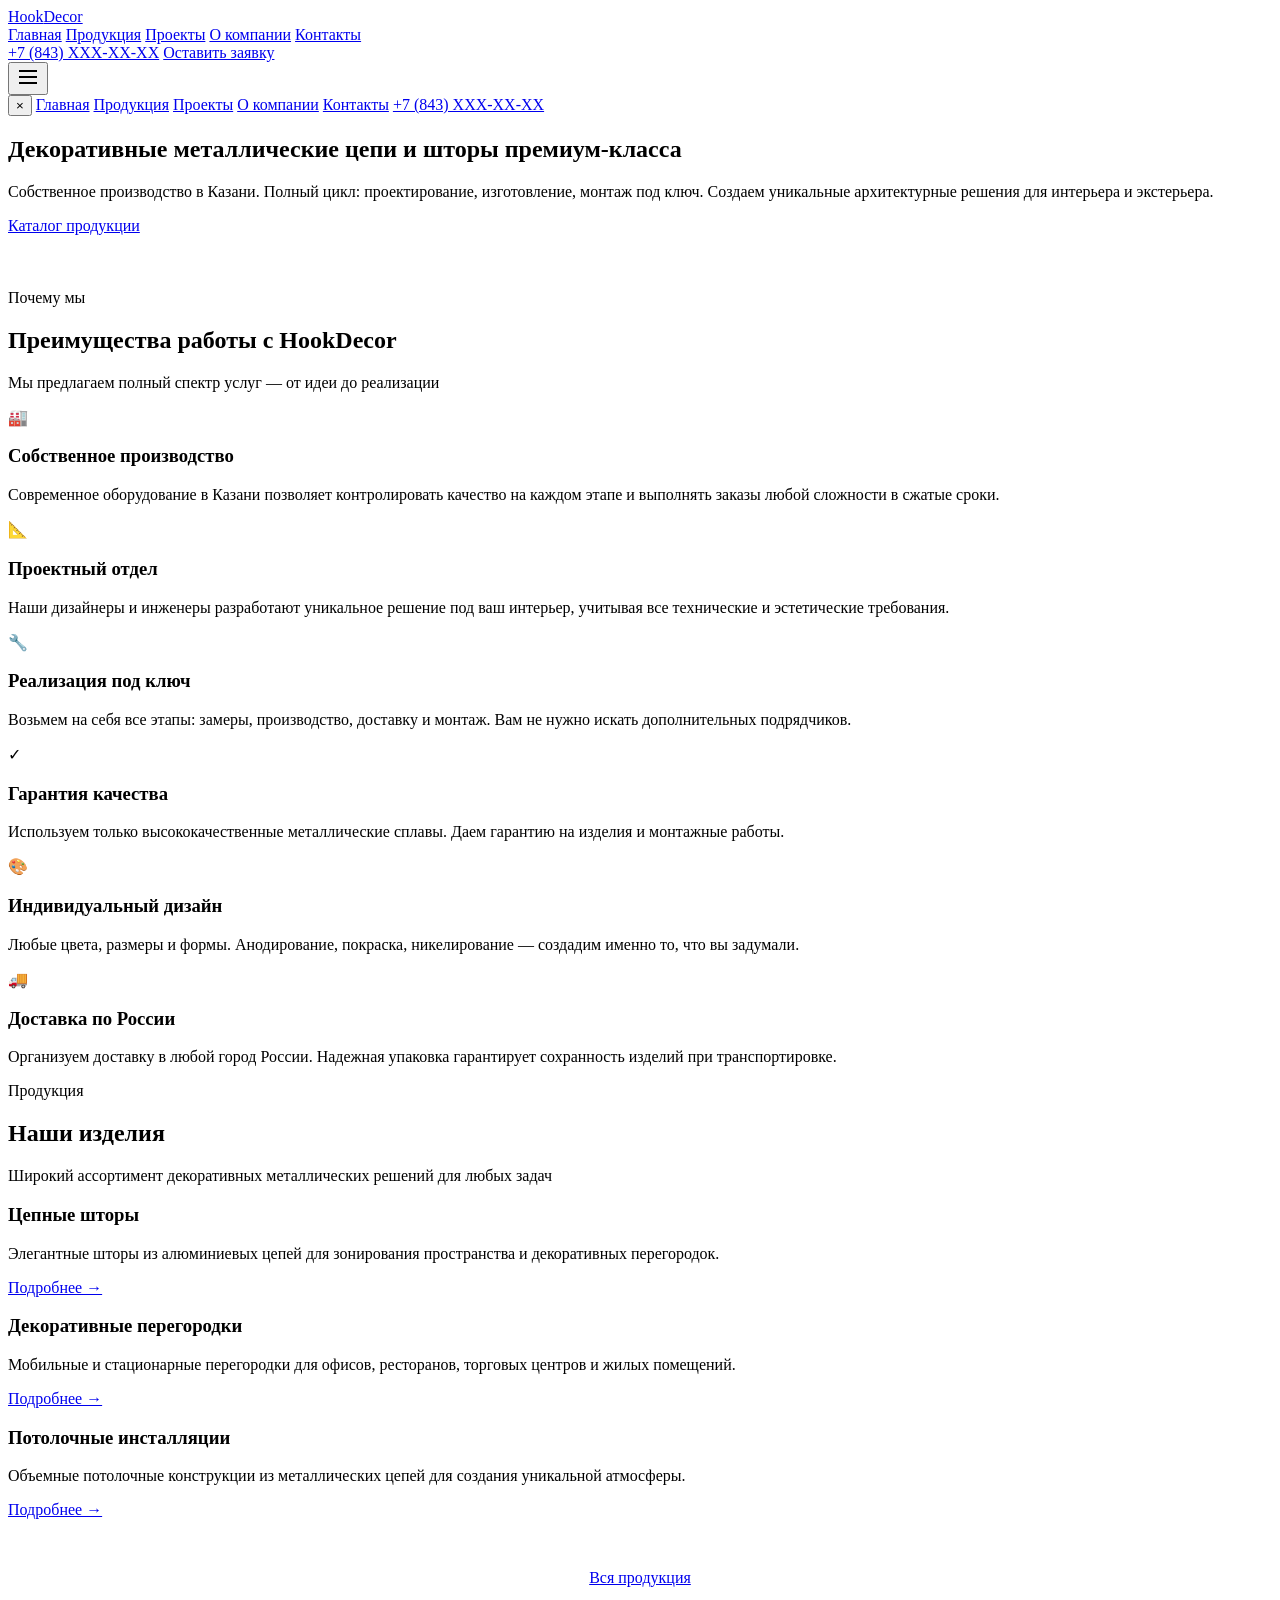
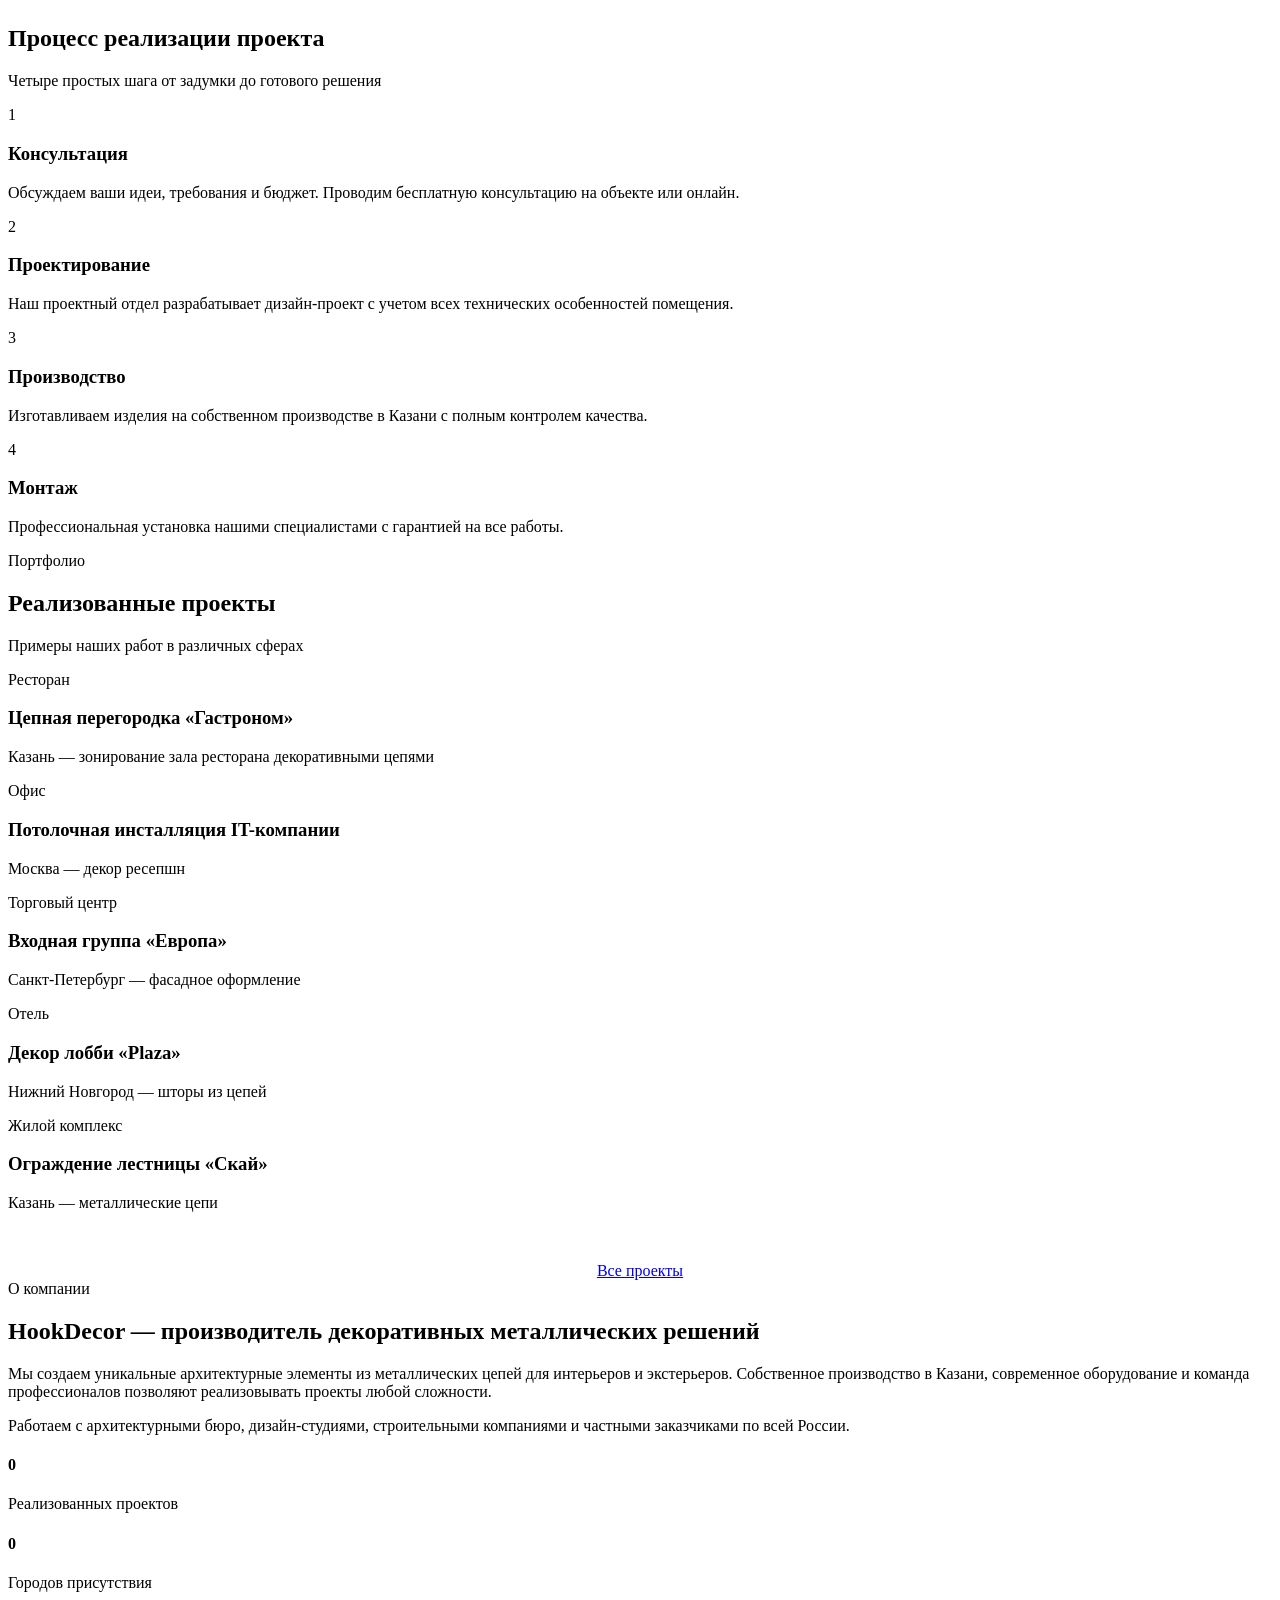
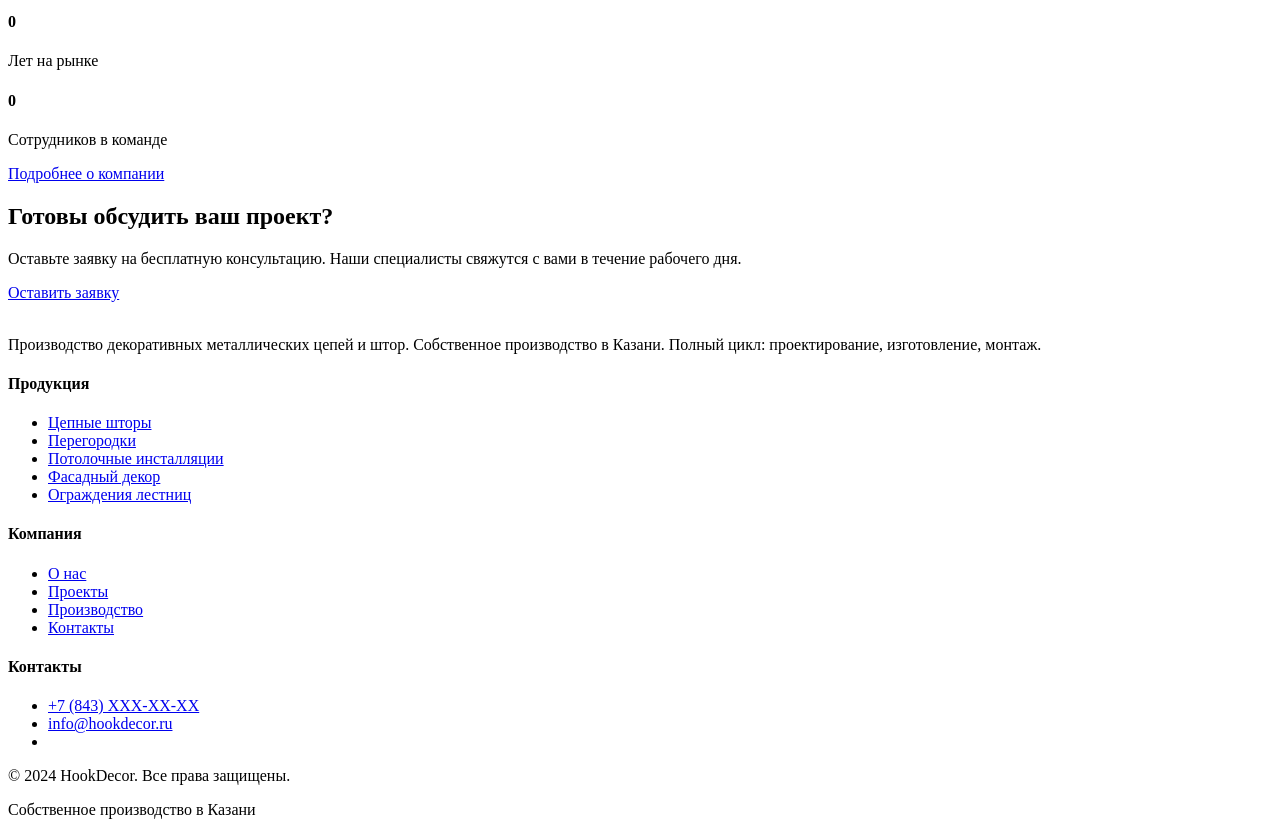
==== index.html @ 39eebb61 "Update index.html" ====
<!DOCTYPE html>
<html lang="ru">
<head>
    <meta charset="UTF-8">
    <meta name="viewport" content="width=device-width, initial-scale=1.0">
    <meta name="description" content="HookDecor — производство декоративных металлических цепей и штор в Казани. Проектирование, производство, монтаж под ключ. Архитектурные решения для интерьера и экстерьера.">
    <meta name="keywords" content="декоративные цепи, металлические шторы, архитектурный декор, перегородки из цепей, декор интерьера, производство Казань, монтаж декора">
    <meta name="author" content="HookDecor">
    <meta name="robots" content="index, follow">

    <!-- Open Graph -->
    <meta property="og:title" content="HookDecor — Декоративные металлические цепи и шторы">
    <meta property="og:description" content="Собственное производство в Казани. Проектирование, производство, монтаж под ключ.">
    <meta property="og:type" content="website">
    <meta property="og:url" content="https://hookdecor.ru">
    <meta property="og:locale" content="ru_RU">

    <!-- Twitter Card -->
    <meta name="twitter:card" content="summary_large_image">
    <meta name="twitter:title" content="HookDecor — Декоративные металлические цепи">
    <meta name="twitter:description" content="Производство декоративных металлических цепей и штор в Казани">

    <title>HookDecor — Декоративные металлические цепи и шторы | Производство Казань</title>

    <link rel="canonical" href="https://hookdecor.ru/">
    <link rel="stylesheet" href="/hookdecor/styles.css?v=2">
    <link rel="preconnect" href="https://fonts.googleapis.com">
    <link href="https://fonts.googleapis.com/css2?family=Inter:wght@300;400;500;600;700&display=swap" rel="stylesheet">

    <!-- Schema.org JSON-LD -->
    <script type="application/ld+json">
    {
        "@context": "https://schema.org",
        "@type": "Organization",
        "name": "HookDecor",
        "description": "Производство декоративных металлических цепей и штор",
        "url": "https://hookdecor.ru",
        "logo": "https://hookdecor.ru/logo.png",
        "address": {
            "@type": "PostalAddress",
            "addressLocality": "Казань",
            "addressRegion": "Татарстан",
            "addressCountry": "RU"
        },
        "contactPoint": {
            "@type": "ContactPoint",
            "telephone": "+7-843-XXX-XX-XX",
            "contactType": "sales",
            "areaServed": "RU",
            "availableLanguage": "Russian"
        },
        "sameAs": []
    }
    </script>

    <script type="application/ld+json">
    {
        "@context": "https://schema.org",
        "@type": "WebSite",
        "name": "HookDecor",
        "url": "https://hookdecor.ru",
        "potentialAction": {
            "@type": "SearchAction",
            "target": "https://hookdecor.ru/search?q={search_term_string}",
            "query-input": "required name=search_term_string"
        }
    }
    </script>
</head>
<body>

    <!-- Header -->
    <header class="header">
        <div class="container">
            <div class="header-inner">
                <a href="index.html" class="logo">Hook<span>Decor</span></a>
                <nav class="nav">
                    <a href="index.html">Главная</a>
                    <a href="products.html">Продукция</a>
                    <a href="projects.html">Проекты</a>
                    <a href="about.html">О компании</a>
                    <a href="contacts.html">Контакты</a>
                </nav>
                <div class="header-contact">
                    <a href="tel:+7843XXXXXXX" class="phone-link">+7 (843) XXX-XX-XX</a>
                    <a href="contacts.html" class="btn btn-primary">Оставить заявку</a>
                </div>
                <button class="mobile-menu-btn" aria-label="Открыть меню">
                    <svg width="24" height="24" viewBox="0 0 24 24" fill="none" stroke="currentColor" stroke-width="2">
                        <line x1="3" y1="12" x2="21" y2="12"></line>
                        <line x1="3" y1="6" x2="21" y2="6"></line>
                        <line x1="3" y1="18" x2="21" y2="18"></line>
                    </svg>
                </button>
            </div>
        </div>
    </header>

    <!-- Mobile Menu -->
    <div class="mobile-menu">
        <button class="mobile-menu-close" aria-label="Закрыть меню">×</button>
        <a href="index.html">Главная</a>
        <a href="products.html">Продукция</a>
        <a href="projects.html">Проекты</a>
        <a href="about.html">О компании</a>
        <a href="contacts.html">Контакты</a>
        <a href="tel:+7843XXXXXXX" class="phone-link">+7 (843) XXX-XX-XX</a>
    </div>

    <!-- Hero Section -->
    <section class="hero">
        <div class="container">
            <div class="hero-content">
                <div class="hero-text">
                    <h1>Декоративные металлические цепи и шторы <span>премиум-класса</span></h1>
                    <p>Собственное производство в Казани. Полный цикл: проектирование, изготовление, монтаж под ключ. Создаем уникальные архитектурные решения для интерьера и экстерьера.</p>
                    <div class="hero-buttons">
                        <a href="products.html" class="btn btn-primary">Каталог продукции</a>
                        <a href="contacts.html" class="btn btn-outline" style="color: white; border-color: rgba(255,255,255,0.5);">Бесплатная консультация</a>
                    </div>
                </div>
                <div class="hero-visual">
                    <div class="hero-image"></div>
                    <div class="float-element float-1">
                        <span style="color: white; font-size: 0.85rem;">✓ Собственное производство</span>
                    </div>
                    <div class="float-element float-2">
                        <span style="color: white; font-size: 0.85rem;">✓ Проектный отдел</span>
                    </div>
                    <div class="float-element float-3">
                        <span style="color: white; font-size: 0.85rem;">✓ Монтаж под ключ</span>
                    </div>
                </div>
            </div>
        </div>
    </section>

    <!-- Features / Advantages -->
    <section class="section">
        <div class="container">
            <div class="section-header fade-in">
                <span class="section-label">Почему мы</span>
                <h2>Преимущества работы с HookDecor</h2>
                <p>Мы предлагаем полный спектр услуг — от идеи до реализации</p>
            </div>
            <div class="features-grid">
                <div class="feature-card fade-in">
                    <div class="feature-icon">🏭</div>
                    <h3>Собственное производство</h3>
                    <p>Современное оборудование в Казани позволяет контролировать качество на каждом этапе и выполнять заказы любой сложности в сжатые сроки.</p>
                </div>
                <div class="feature-card fade-in">
                    <div class="feature-icon">📐</div>
                    <h3>Проектный отдел</h3>
                    <p>Наши дизайнеры и инженеры разработают уникальное решение под ваш интерьер, учитывая все технические и эстетические требования.</p>
                </div>
                <div class="feature-card fade-in">
                    <div class="feature-icon">🔧</div>
                    <h3>Реализация под ключ</h3>
                    <p>Возьмем на себя все этапы: замеры, производство, доставку и монтаж. Вам не нужно искать дополнительных подрядчиков.</p>
                </div>
                <div class="feature-card fade-in">
                    <div class="feature-icon">✓</div>
                    <h3>Гарантия качества</h3>
                    <p>Используем только высококачественные металлические сплавы. Даем гарантию на изделия и монтажные работы.</p>
                </div>
                <div class="feature-card fade-in">
                    <div class="feature-icon">🎨</div>
                    <h3>Индивидуальный дизайн</h3>
                    <p>Любые цвета, размеры и формы. Анодирование, покраска, никелирование — создадим именно то, что вы задумали.</p>
                </div>
                <div class="feature-card fade-in">
                    <div class="feature-icon">🚚</div>
                    <h3>Доставка по России</h3>
                    <p>Организуем доставку в любой город России. Надежная упаковка гарантирует сохранность изделий при транспортировке.</p>
                </div>
            </div>
        </div>
    </section>

    <!-- Products Preview -->
    <section class="section products-section">
        <div class="container">
            <div class="section-header fade-in">
                <span class="section-label">Продукция</span>
                <h2>Наши изделия</h2>
                <p>Широкий ассортимент декоративных металлических решений для любых задач</p>
            </div>
            <div class="products-grid">
                <div class="product-card fade-in">
                    <div class="product-image" data-product="ЦЕПНЫЕ ШТОРЫ"></div>
                    <div class="product-info">
                        <h3>Цепные шторы</h3>
                        <p>Элегантные шторы из алюминиевых цепей для зонирования пространства и декоративных перегородок.</p>
                        <a href="products.html#curtains" class="product-link">Подробнее →</a>
                    </div>
                </div>
                <div class="product-card fade-in">
                    <div class="product-image" data-product="ПЕРЕГОРОДКИ"></div>
                    <div class="product-info">
                        <h3>Декоративные перегородки</h3>
                        <p>Мобильные и стационарные перегородки для офисов, ресторанов, торговых центров и жилых помещений.</p>
                        <a href="products.html#partitions" class="product-link">Подробнее →</a>
                    </div>
                </div>
                <div class="product-card fade-in">
                    <div class="product-image" data-product="ПОТОЛОЧНЫЕ ИНСТАЛЛЯЦИИ"></div>
                    <div class="product-info">
                        <h3>Потолочные инсталляции</h3>
                        <p>Объемные потолочные конструкции из металлических цепей для создания уникальной атмосферы.</p>
                        <a href="products.html#ceiling" class="product-link">Подробнее →</a>
                    </div>
                </div>
            </div>
            <div style="text-align: center; margin-top: 50px;">
                <a href="products.html" class="btn btn-outline">Вся продукция</a>
            </div>
        </div>
    </section>

    <!-- Process Section -->
    <section class="section process-section">
        <div class="container">
            <div class="section-header fade-in">
                <span class="section-label" style="background: rgba(255,255,255,0.1); color: white;">Как мы работаем</span>
                <h2>Процесс реализации проекта</h2>
                <p>Четыре простых шага от задумки до готового решения</p>
            </div>
            <div class="process-grid">
                <div class="process-step fade-in">
                    <div class="step-number">1</div>
                    <h3>Консультация</h3>
                    <p>Обсуждаем ваши идеи, требования и бюджет. Проводим бесплатную консультацию на объекте или онлайн.</p>
                </div>
                <div class="process-step fade-in">
                    <div class="step-number">2</div>
                    <h3>Проектирование</h3>
                    <p>Наш проектный отдел разрабатывает дизайн-проект с учетом всех технических особенностей помещения.</p>
                </div>
                <div class="process-step fade-in">
                    <div class="step-number">3</div>
                    <h3>Производство</h3>
                    <p>Изготавливаем изделия на собственном производстве в Казани с полным контролем качества.</p>
                </div>
                <div class="process-step fade-in">
                    <div class="step-number">4</div>
                    <h3>Монтаж</h3>
                    <p>Профессиональная установка нашими специалистами с гарантией на все работы.</p>
                </div>
            </div>
        </div>
    </section>

    <!-- Projects Preview -->
    <section class="section">
        <div class="container">
            <div class="section-header fade-in">
                <span class="section-label">Портфолио</span>
                <h2>Реализованные проекты</h2>
                <p>Примеры наших работ в различных сферах</p>
            </div>
            <div class="projects-grid">
                <div class="project-card large fade-in">
                    <div class="project-overlay">
                        <span class="project-tag">Ресторан</span>
                        <h3>Цепная перегородка «Гастроном»</h3>
                        <p>Казань — зонирование зала ресторана декоративными цепями</p>
                    </div>
                </div>
                <div class="project-card fade-in">
                    <div class="project-overlay">
                        <span class="project-tag">Офис</span>
                        <h3>Потолочная инсталляция IT-компании</h3>
                        <p>Москва — декор ресепшн</p>
                    </div>
                </div>
                <div class="project-card fade-in">
                    <div class="project-overlay">
                        <span class="project-tag">Торговый центр</span>
                        <h3>Входная группа «Европа»</h3>
                        <p>Санкт-Петербург — фасадное оформление</p>
                    </div>
                </div>
                <div class="project-card fade-in">
                    <div class="project-overlay">
                        <span class="project-tag">Отель</span>
                        <h3>Декор лобби «Plaza»</h3>
                        <p>Нижний Новгород — шторы из цепей</p>
                    </div>
                </div>
                <div class="project-card fade-in">
                    <div class="project-overlay">
                        <span class="project-tag">Жилой комплекс</span>
                        <h3>Ограждение лестницы «Скай»</h3>
                        <p>Казань — металлические цепи</p>
                    </div>
                </div>
            </div>
            <div style="text-align: center; margin-top: 50px;">
                <a href="projects.html" class="btn btn-outline">Все проекты</a>
            </div>
        </div>
    </section>

    <!-- About Preview -->
    <section class="section">
        <div class="container">
            <div class="about-grid">
                <div class="about-image fade-in"></div>
                <div class="fade-in">
                    <span class="section-label">О компании</span>
                    <h2>HookDecor — производитель декоративных металлических решений</h2>
                    <p>Мы создаем уникальные архитектурные элементы из металлических цепей для интерьеров и экстерьеров. Собственное производство в Казани, современное оборудование и команда профессионалов позволяют реализовывать проекты любой сложности.</p>
                    <p>Работаем с архитектурными бюро, дизайн-студиями, строительными компаниями и частными заказчиками по всей России.</p>
                    <div class="about-stats">
                        <div class="stat-item">
                            <h4 class="counter" data-target="150">0</h4>
                            <p>Реализованных проектов</p>
                        </div>
                        <div class="stat-item">
                            <h4 class="counter" data-target="50">0</h4>
                            <p>Городов присутствия</p>
                        </div>
                        <div class="stat-item">
                            <h4 class="counter" data-target="8">0</h4>
                            <p>Лет на рынке</p>
                        </div>
                        <div class="stat-item">
                            <h4 class="counter" data-target="25">0</h4>
                            <p>Сотрудников в команде</p>
                        </div>
                    </div>
                    <a href="about.html" class="btn btn-primary" style="margin-top: 30px;">Подробнее о компании</a>
                </div>
            </div>
        </div>
    </section>

    <!-- CTA Section -->
    <section class="cta-section">
        <div class="container">
            <div class="fade-in">
                <h2>Готовы обсудить ваш проект?</h2>
                <p>Оставьте заявку на бесплатную консультацию. Наши специалисты свяжутся с вами в течение рабочего дня.</p>
                <div class="cta-buttons">
                    <a href="contacts.html" class="btn btn-white">Оставить заявку</a>
                    <a href="tel:+7843XXXXXXX" class="btn btn-outline" style="color: white; border-color: rgba(255,255,255,0.5);">Позвонить</a>
                </div>
            </div>
        </div>
    </section>

    <!-- Footer -->
    <footer class="footer">
        <div class="container">
            <div class="footer-grid">
                <div class="footer-brand">
                    <a href="index.html" class="logo" style="color: white;">Hook<span style="color: var(--gold);">Decor</span></a>
                    <p>Производство декоративных металлических цепей и штор. Собственное производство в Казани. Полный цикл: проектирование, изготовление, монтаж.</p>
                </div>
                <div class="footer-links">
                    <h4>Продукция</h4>
                    <ul>
                        <li><a href="products.html#curtains">Цепные шторы</a></li>
                        <li><a href="products.html#partitions">Перегородки</a></li>
                        <li><a href="products.html#ceiling">Потолочные инсталляции</a></li>
                        <li><a href="products.html#facade">Фасадный декор</a></li>
                        <li><a href="products.html#stairs">Ограждения лестниц</a></li>
                    </ul>
                </div>
                <div class="footer-links">
                    <h4>Компания</h4>
                    <ul>
                        <li><a href="about.html">О нас</a></li>
                        <li><a href="projects.html">Проекты</a></li>
                        <li><a href="about.html#production">Производство</a></li>
                        <li><a href="contacts.html">Контакты</a></li>
                    </ul>
                </div>
                <div class="footer-links">
                    <h4>Контакты</h4>
                    <ul>
                        <li><a href="tel:+7843XXXXXXX">+7 (843) XXX-XX-XX</a></li>
                        <li><a href="mailto:info@hookdecor.ru">info@hookdecor.ru</a></li>
                        <li><span style="color: rgba(255,255,255,0.7);">Казань, Татарстан</span></li>
                    </ul>
                </div>
            </div>
            <div class="footer-bottom">
                <p>© 2024 HookDecor. Все права защищены.</p>
                <p>Собственное производство в Казани</p>
            </div>
        </div>
    </footer>

    <script src="/hookdecor/scripts.js?v=2"></script>
</body>
</html>
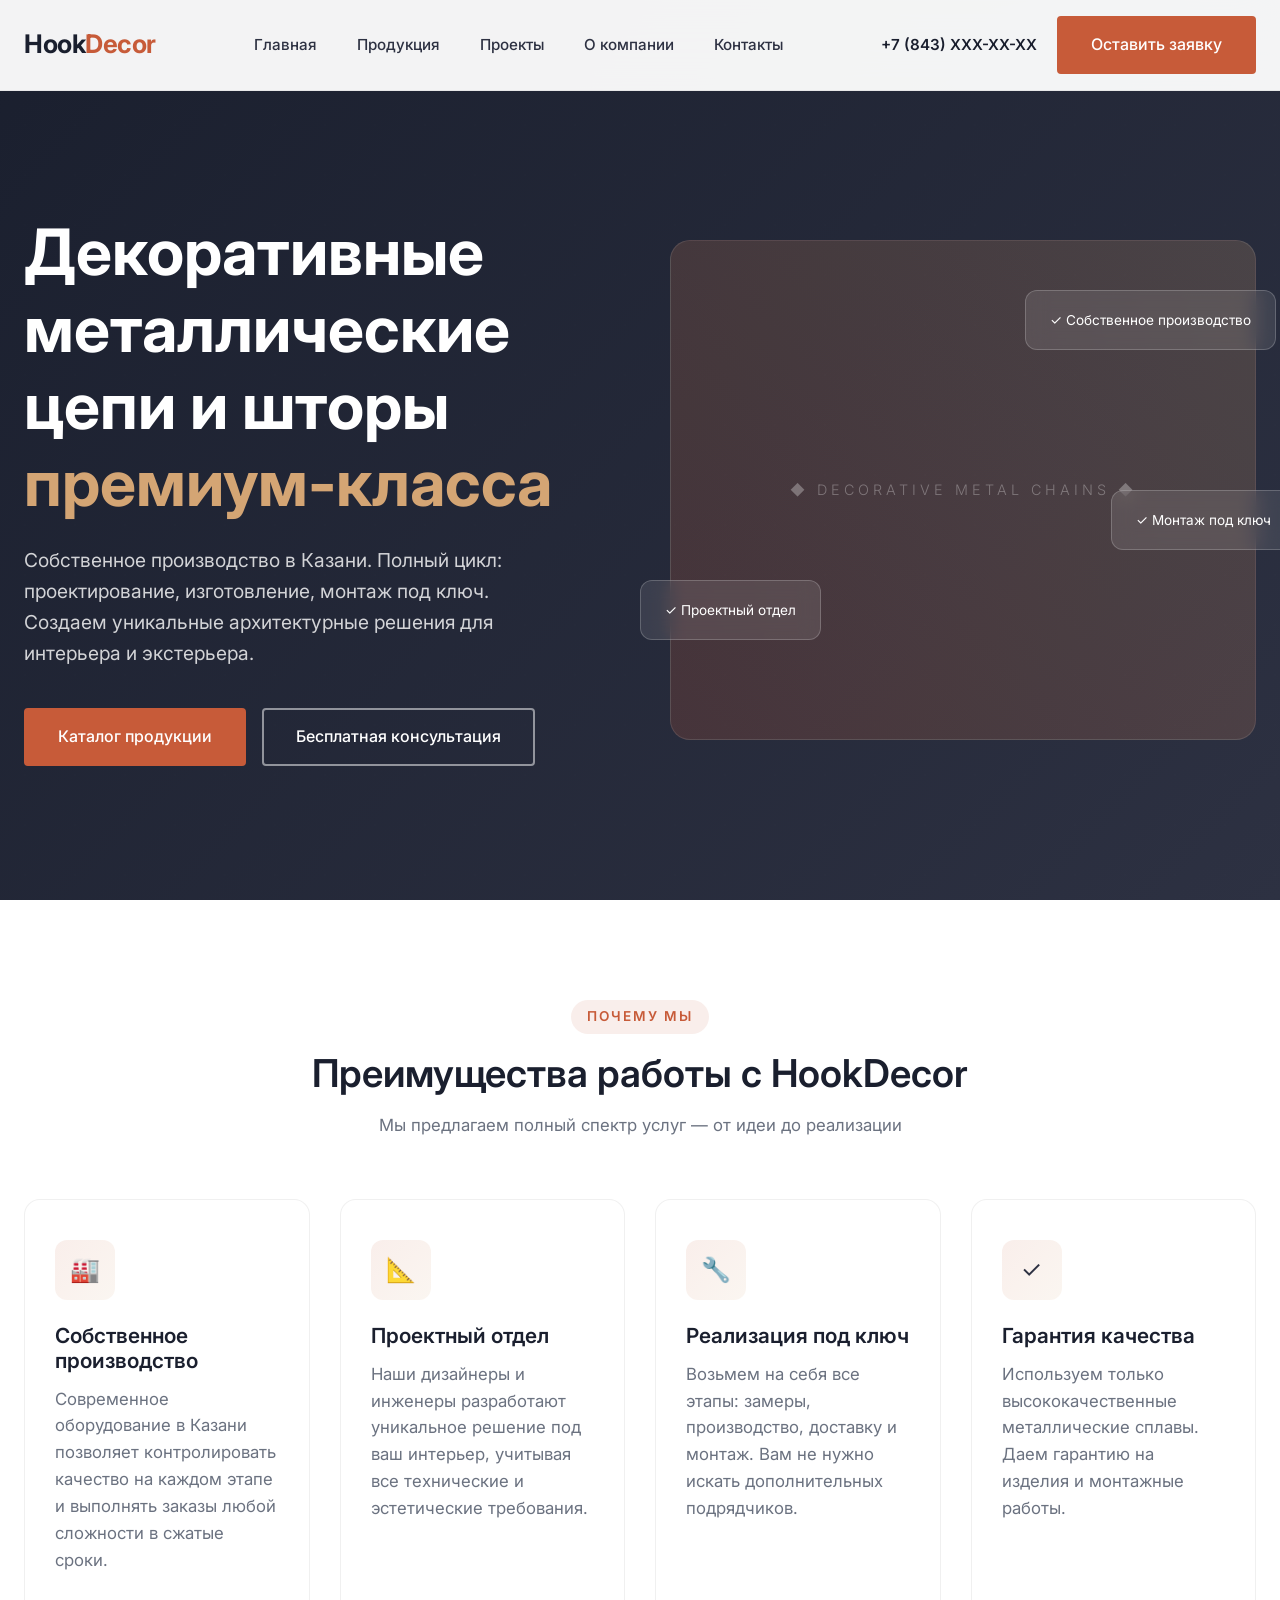
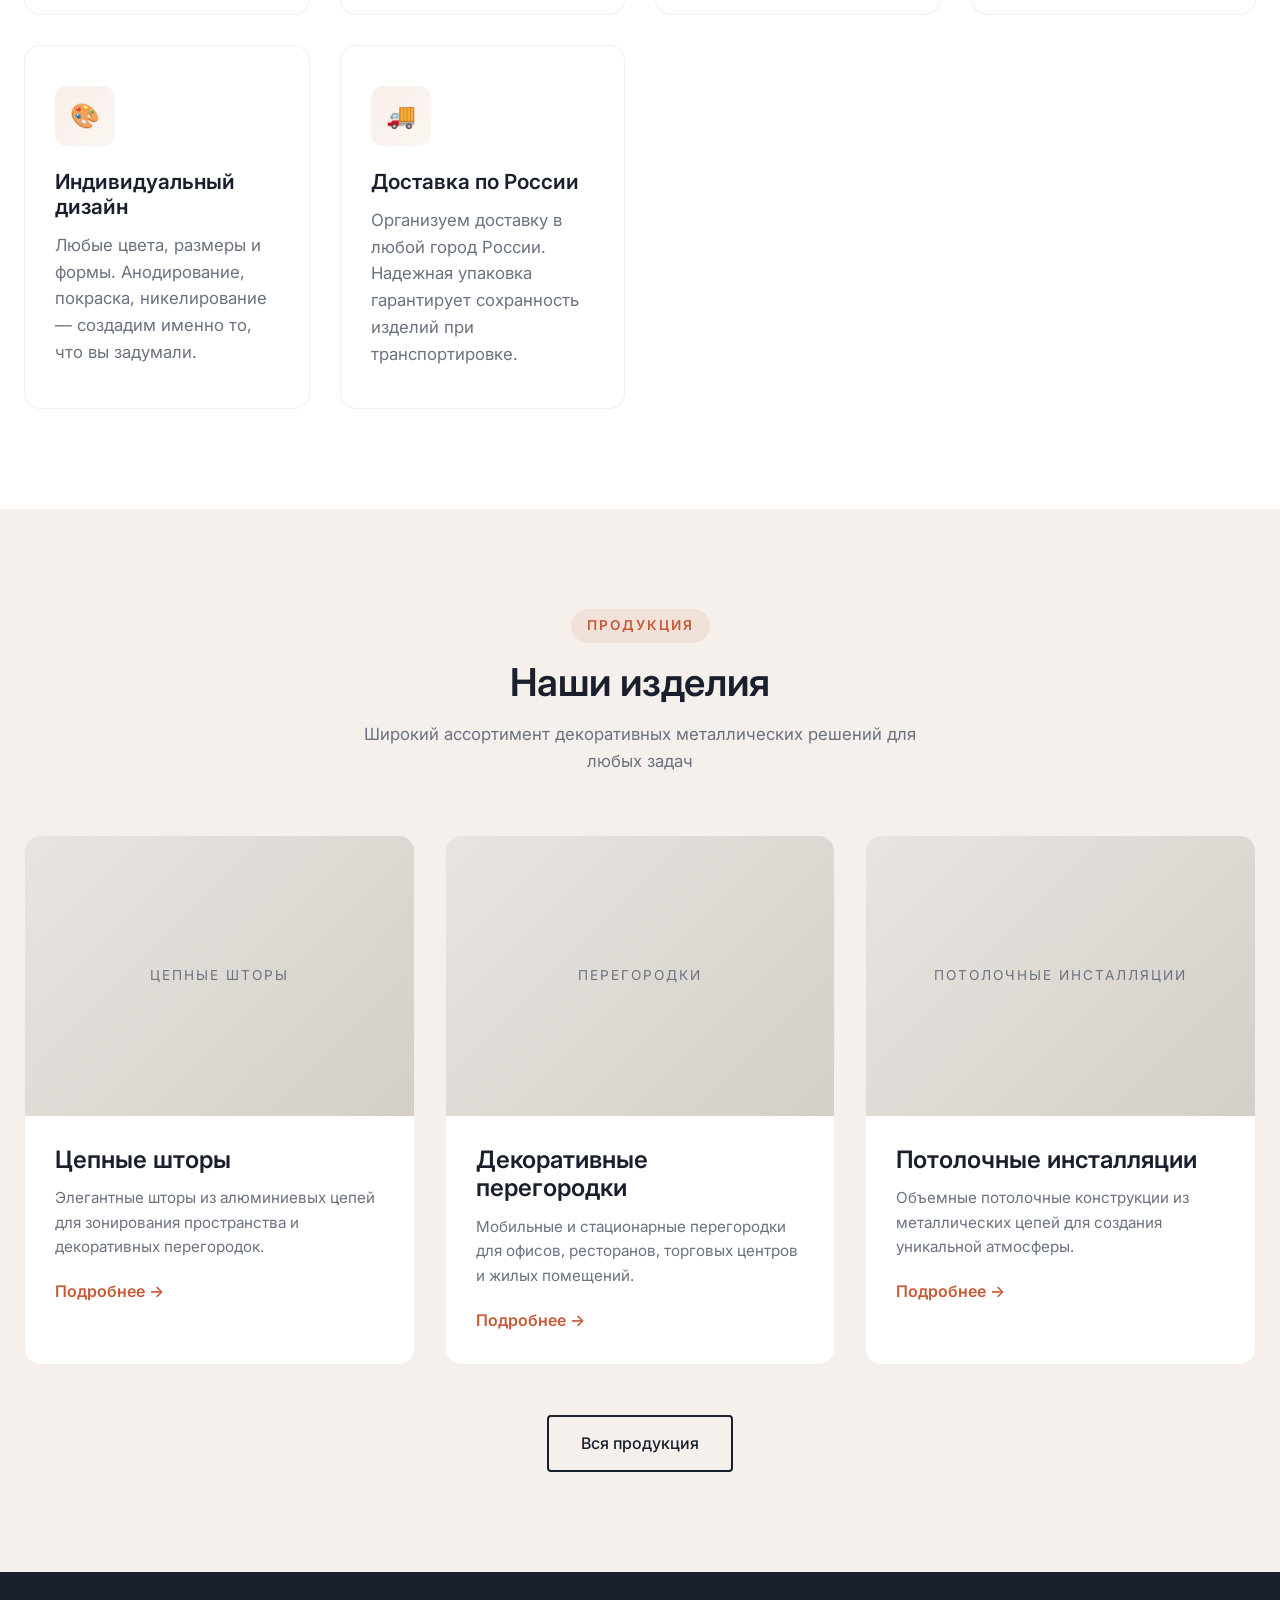
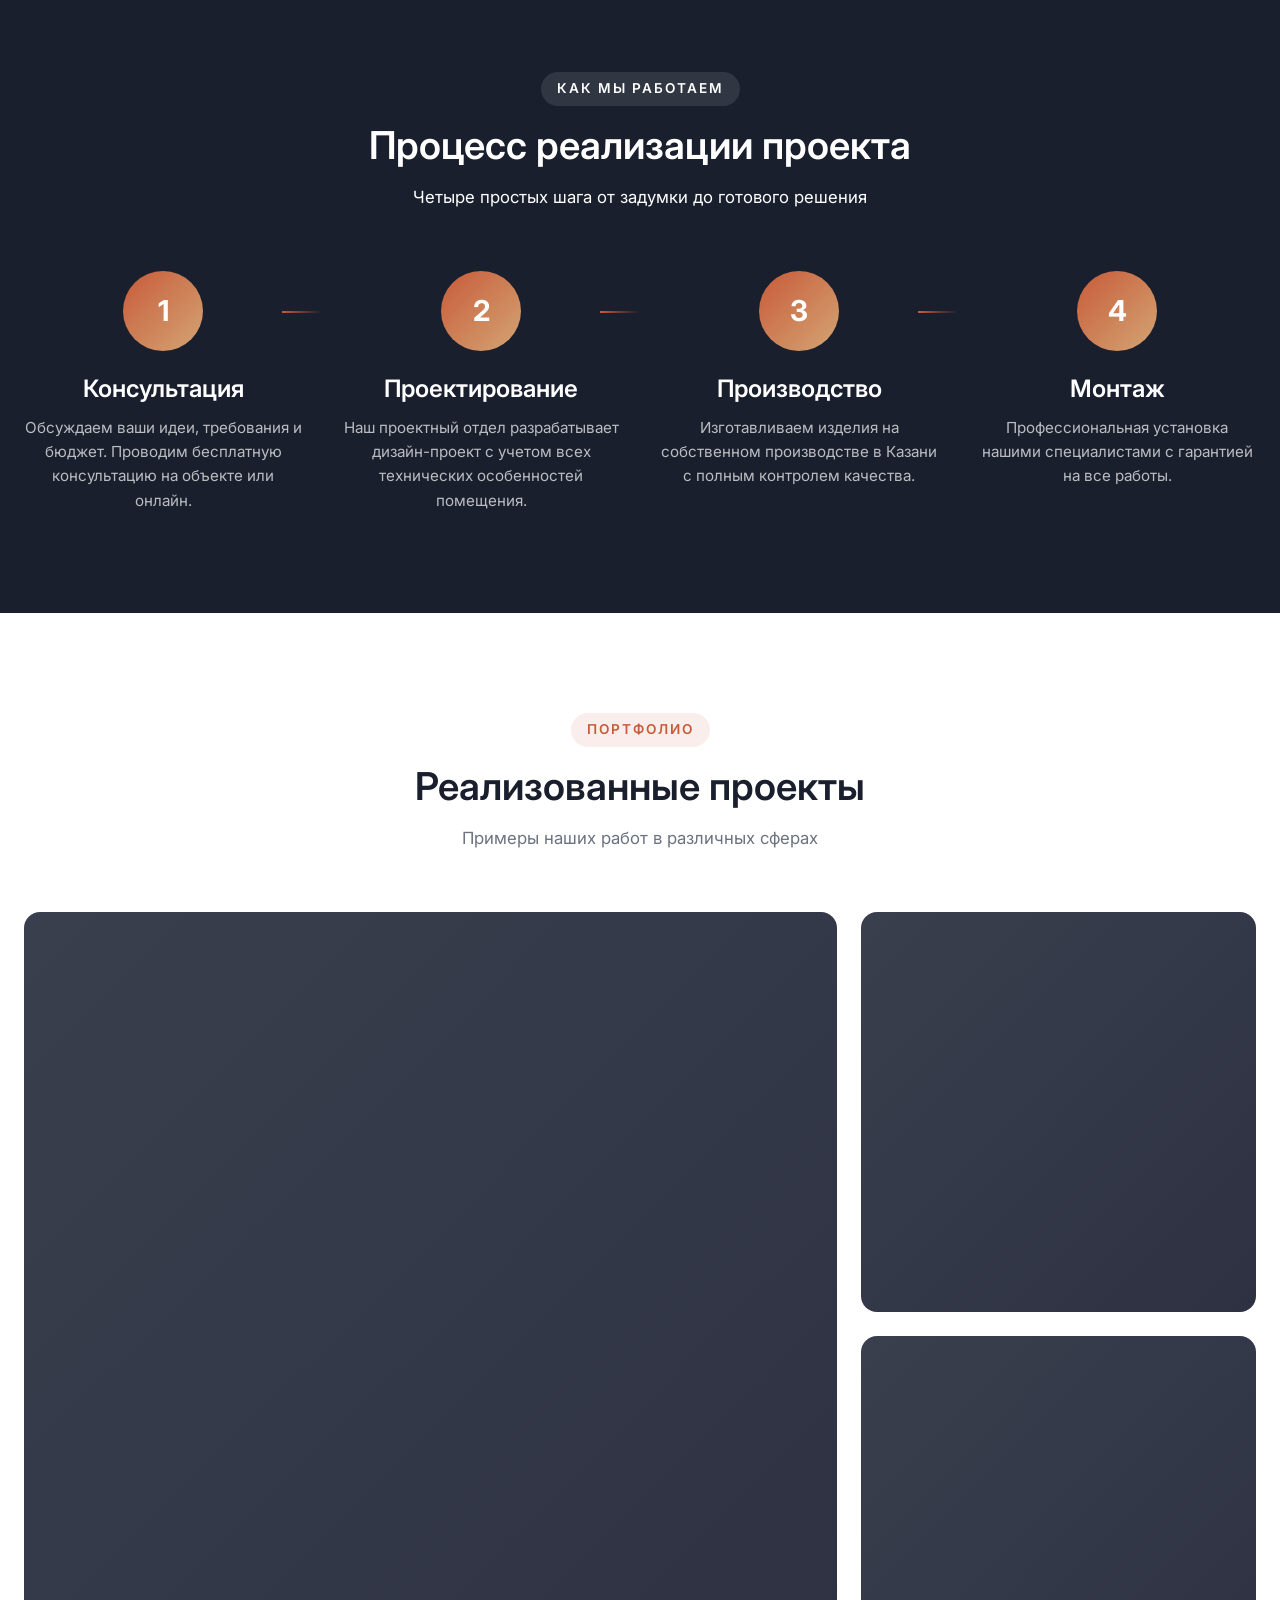
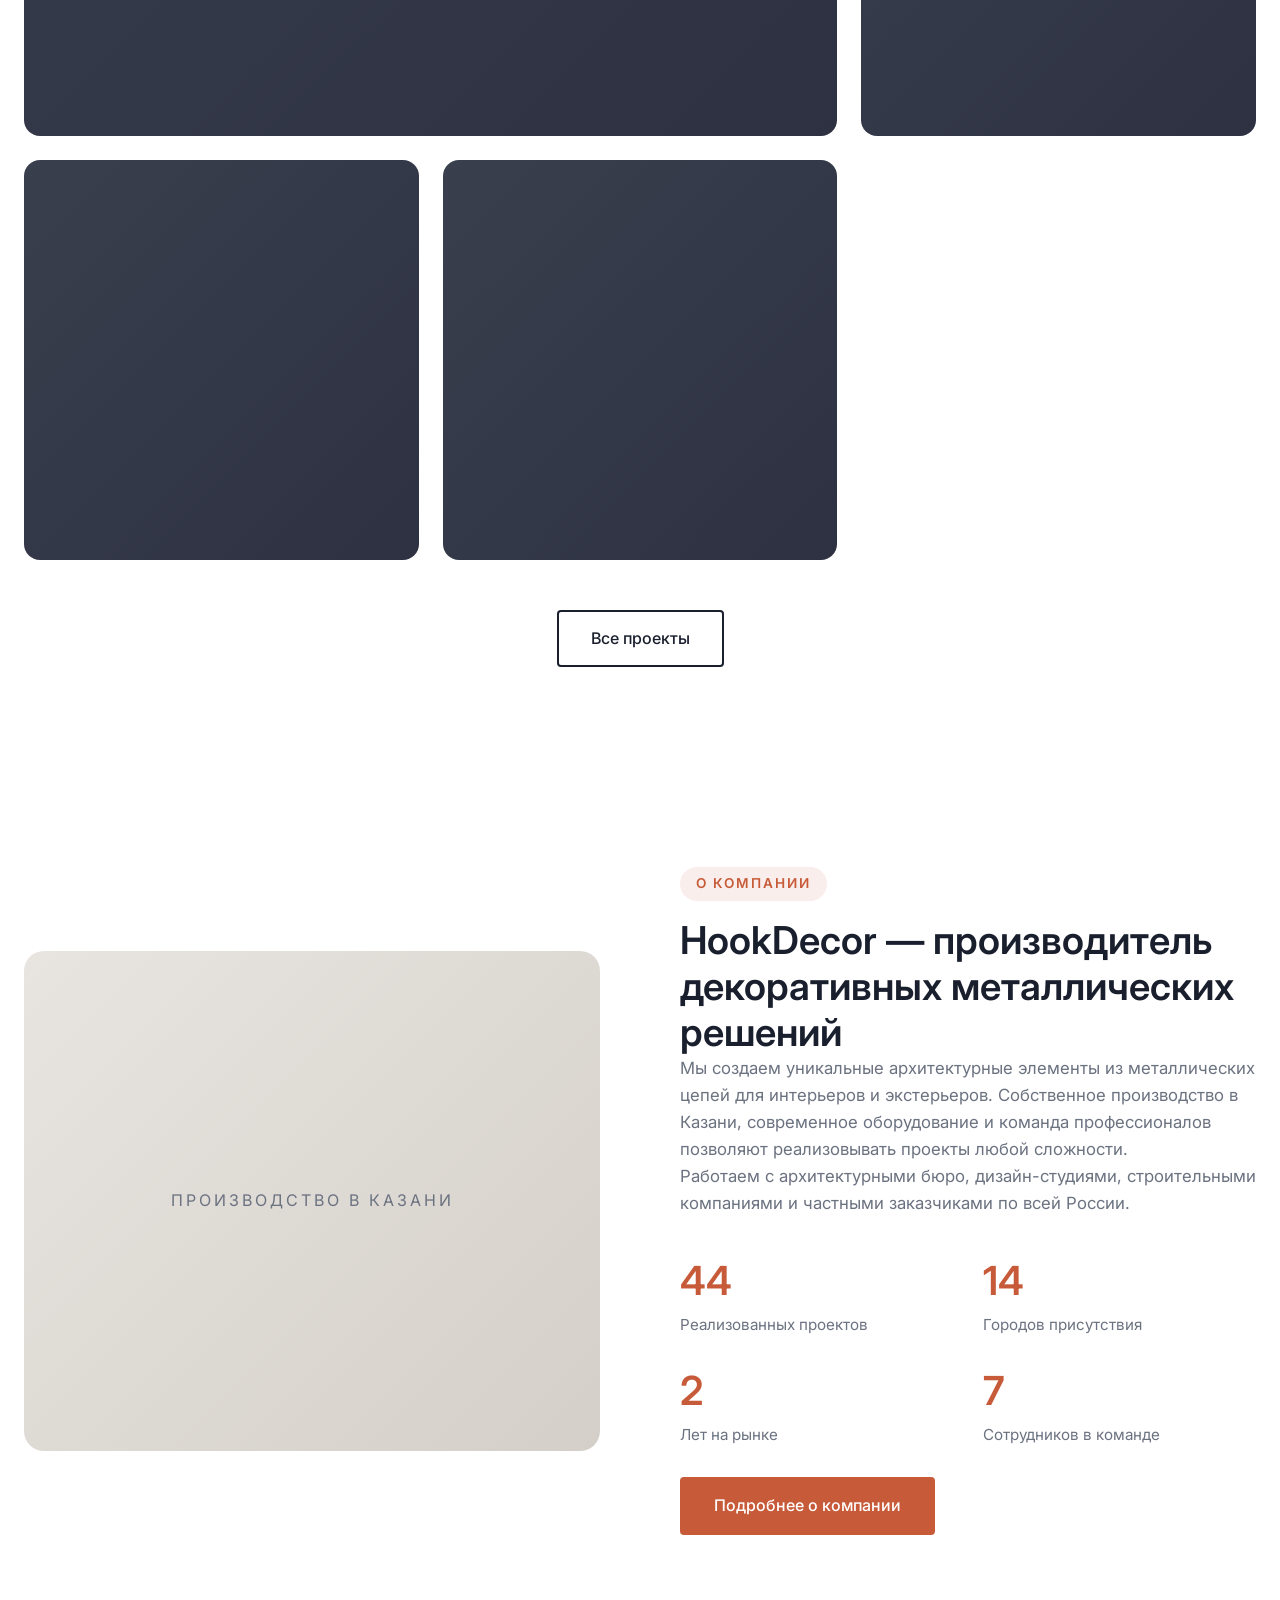
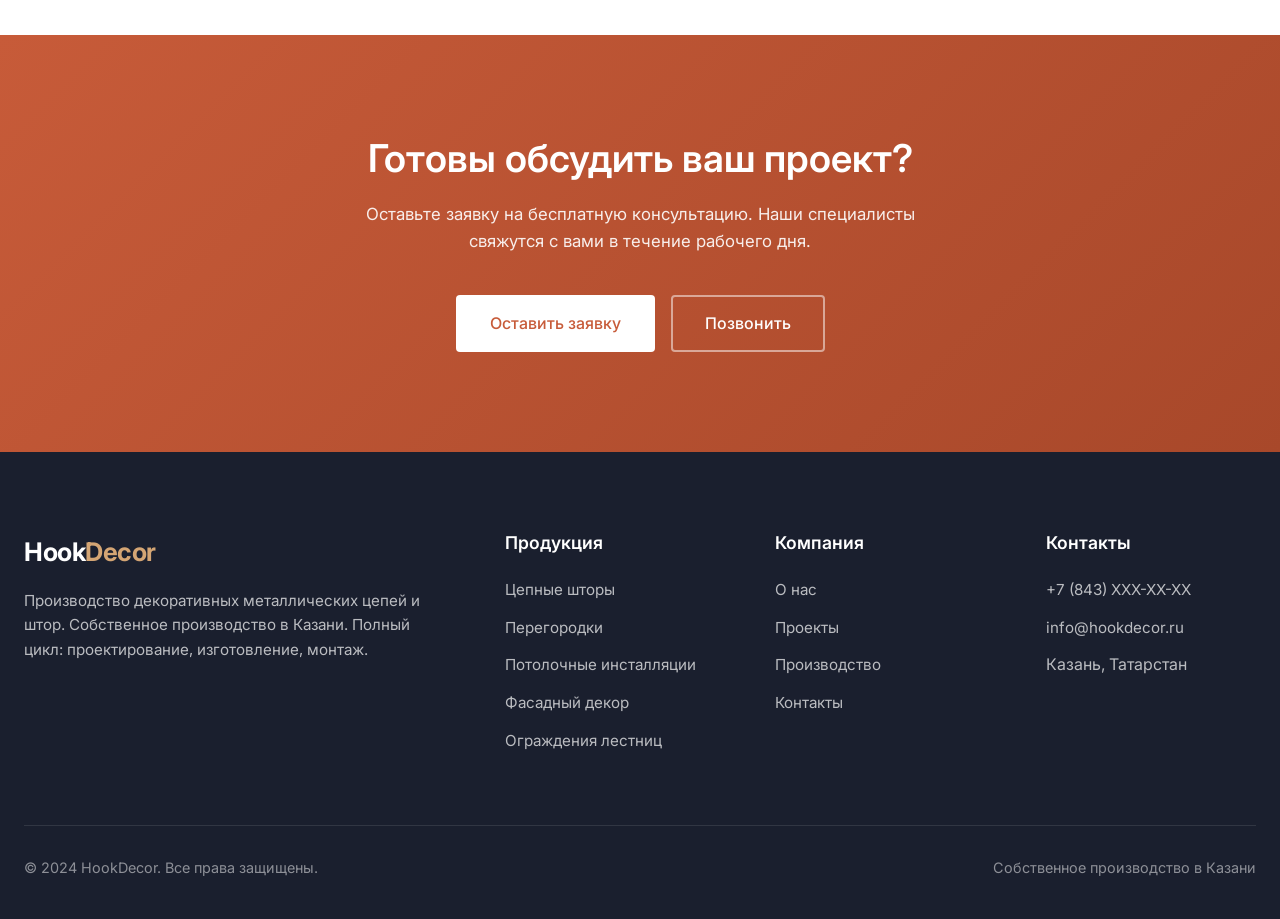
==== commit e6e8488d: "Add files via upload" ====
--- a/index.html
+++ b/index.html
@@ -23,7 +23,7 @@
     <title>HookDecor — Декоративные металлические цепи и шторы | Производство Казань</title>
 
     <link rel="canonical" href="https://hookdecor.ru/">
-    <link rel="stylesheet" href="/hookdecor/styles.css?v=2">
+    
     <link rel="preconnect" href="https://fonts.googleapis.com">
     <link href="https://fonts.googleapis.com/css2?family=Inter:wght@300;400;500;600;700&display=swap" rel="stylesheet">
 
@@ -66,6 +66,1086 @@
         }
     }
     </script>
+<style>
+/* ============================================
+   HOOKDECOR - Premium Metal Decor
+   Color Scheme:
+   - Primary Dark: #1a1f2e (графит)
+   - Primary Light: #f5f0eb (теплый белый)
+   - Accent: #c75b39 (терракотовый/медный)
+   - Text Dark: #2d3142
+   - Text Light: #6b7280
+   - Gold Highlight: #d4a574
+   ============================================ */
+
+:root {
+    --primary-dark: #1a1f2e;
+    --primary-light: #f5f0eb;
+    --accent: #c75b39;
+    --accent-hover: #a8482a;
+    --text-dark: #2d3142;
+    --text-light: #6b7280;
+    --gold: #d4a574;
+    --white: #ffffff;
+    --transition: all 0.3s cubic-bezier(0.4, 0, 0.2, 1);
+}
+
+* {
+    margin: 0;
+    padding: 0;
+    box-sizing: border-box;
+}
+
+html {
+    scroll-behavior: smooth;
+}
+
+body {
+    font-family: 'Inter', -apple-system, BlinkMacSystemFont, 'Segoe UI', Roboto, sans-serif;
+    color: var(--text-dark);
+    background-color: var(--white);
+    line-height: 1.6;
+    overflow-x: hidden;
+}
+
+/* Typography */
+h1, h2, h3, h4, h5, h6 {
+    font-weight: 600;
+    line-height: 1.2;
+    color: var(--primary-dark);
+}
+
+h1 { font-size: clamp(2.5rem, 5vw, 4rem); }
+h2 { font-size: clamp(1.8rem, 3vw, 2.5rem); }
+h3 { font-size: clamp(1.2rem, 2vw, 1.5rem); }
+
+p {
+    font-size: 1.05rem;
+    color: var(--text-light);
+    max-width: 65ch;
+}
+
+a {
+    text-decoration: none;
+    color: inherit;
+    transition: var(--transition);
+}
+
+/* Buttons */
+.btn {
+    display: inline-flex;
+    align-items: center;
+    justify-content: center;
+    padding: 14px 32px;
+    font-size: 1rem;
+    font-weight: 500;
+    border-radius: 4px;
+    cursor: pointer;
+    transition: var(--transition);
+    border: 2px solid transparent;
+    gap: 8px;
+}
+
+.btn-primary {
+    background-color: var(--accent);
+    color: var(--white);
+    border-color: var(--accent);
+}
+
+.btn-primary:hover {
+    background-color: var(--accent-hover);
+    border-color: var(--accent-hover);
+    transform: translateY(-2px);
+    box-shadow: 0 10px 30px rgba(199, 91, 57, 0.3);
+}
+
+.btn-outline {
+    background-color: transparent;
+    color: var(--primary-dark);
+    border-color: var(--primary-dark);
+}
+
+.btn-outline:hover {
+    background-color: var(--primary-dark);
+    color: var(--white);
+}
+
+.btn-light {
+    background-color: var(--white);
+    color: var(--primary-dark);
+}
+
+.btn-light:hover {
+    background-color: var(--primary-light);
+}
+
+/* Container */
+.container {
+    max-width: 1280px;
+    margin: 0 auto;
+    padding: 0 24px;
+}
+
+/* Header */
+.header {
+    position: fixed;
+    top: 0;
+    left: 0;
+    right: 0;
+    z-index: 1000;
+    background-color: rgba(255, 255, 255, 0.95);
+    backdrop-filter: blur(20px);
+    border-bottom: 1px solid rgba(0,0,0,0.05);
+    transition: var(--transition);
+}
+
+.header.scrolled {
+    box-shadow: 0 4px 20px rgba(0,0,0,0.08);
+}
+
+.header-inner {
+    display: flex;
+    align-items: center;
+    justify-content: space-between;
+    padding: 16px 0;
+}
+
+.logo {
+    font-size: 1.6rem;
+    font-weight: 700;
+    color: var(--primary-dark);
+    letter-spacing: -0.5px;
+}
+
+.logo span {
+    color: var(--accent);
+}
+
+.nav {
+    display: flex;
+    gap: 40px;
+    align-items: center;
+}
+
+.nav a {
+    font-size: 0.95rem;
+    font-weight: 500;
+    color: var(--text-dark);
+    position: relative;
+}
+
+.nav a::after {
+    content: '';
+    position: absolute;
+    bottom: -4px;
+    left: 0;
+    width: 0;
+    height: 2px;
+    background-color: var(--accent);
+    transition: var(--transition);
+}
+
+.nav a:hover::after {
+    width: 100%;
+}
+
+.nav a:hover {
+    color: var(--accent);
+}
+
+.header-contact {
+    display: flex;
+    align-items: center;
+    gap: 20px;
+}
+
+.phone-link {
+    font-size: 0.95rem;
+    font-weight: 600;
+    color: var(--primary-dark);
+}
+
+.phone-link:hover {
+    color: var(--accent);
+}
+
+.mobile-menu-btn {
+    display: none;
+    background: none;
+    border: none;
+    cursor: pointer;
+    padding: 8px;
+}
+
+/* Hero Section */
+.hero {
+    min-height: 100vh;
+    display: flex;
+    align-items: center;
+    background: linear-gradient(135deg, var(--primary-dark) 0%, #2d3142 100%);
+    position: relative;
+    overflow: hidden;
+    padding-top: 80px;
+}
+
+.hero::before {
+    content: '';
+    position: absolute;
+    top: 0;
+    left: 0;
+    right: 0;
+    bottom: 0;
+    background: url('data:image/svg+xml,<svg xmlns="http://www.w3.org/2000/svg" viewBox="0 0 100 100"><circle cx="50" cy="50" r="1" fill="rgba(255,255,255,0.03)"/></svg>');
+    background-size: 50px 50px;
+    opacity: 0.5;
+}
+
+.hero-content {
+    position: relative;
+    z-index: 2;
+    display: grid;
+    grid-template-columns: 1fr 1fr;
+    gap: 60px;
+    align-items: center;
+}
+
+.hero-text h1 {
+    color: var(--white);
+    margin-bottom: 24px;
+    font-weight: 700;
+}
+
+.hero-text h1 span {
+    color: var(--gold);
+}
+
+.hero-text p {
+    color: rgba(255,255,255,0.8);
+    font-size: 1.2rem;
+    margin-bottom: 40px;
+    max-width: 500px;
+}
+
+.hero-buttons {
+    display: flex;
+    gap: 16px;
+    flex-wrap: wrap;
+}
+
+.hero-visual {
+    position: relative;
+    display: flex;
+    justify-content: center;
+    align-items: center;
+}
+
+.hero-image {
+    width: 100%;
+    max-width: 600px;
+    height: 500px;
+    background: linear-gradient(45deg, rgba(199,91,57,0.2), rgba(212,165,116,0.2));
+    border-radius: 20px;
+    display: flex;
+    align-items: center;
+    justify-content: center;
+    position: relative;
+    overflow: hidden;
+    border: 1px solid rgba(255,255,255,0.1);
+}
+
+.hero-image::before {
+    content: '◆ DECORATIVE METAL CHAINS ◆';
+    position: absolute;
+    font-size: 0.9rem;
+    letter-spacing: 4px;
+    color: rgba(255,255,255,0.3);
+    font-weight: 300;
+}
+
+/* Floating elements */
+.float-element {
+    position: absolute;
+    border-radius: 12px;
+    background: rgba(255,255,255,0.1);
+    backdrop-filter: blur(10px);
+    border: 1px solid rgba(255,255,255,0.2);
+    padding: 16px 24px;
+    animation: float 6s ease-in-out infinite;
+}
+
+.float-1 { top: 10%; right: -20px; animation-delay: 0s; }
+.float-2 { bottom: 20%; left: -30px; animation-delay: 2s; }
+.float-3 { top: 50%; right: -40px; animation-delay: 4s; }
+
+@keyframes float {
+    0%, 100% { transform: translateY(0px); }
+    50% { transform: translateY(-20px); }
+}
+
+/* Section Styles */
+.section {
+    padding: 100px 0;
+}
+
+.section-header {
+    text-align: center;
+    margin-bottom: 60px;
+}
+
+.section-header h2 {
+    margin-bottom: 16px;
+}
+
+.section-header p {
+    max-width: 600px;
+    margin: 0 auto;
+}
+
+.section-label {
+    display: inline-block;
+    padding: 6px 16px;
+    background-color: rgba(199, 91, 57, 0.1);
+    color: var(--accent);
+    font-size: 0.85rem;
+    font-weight: 600;
+    text-transform: uppercase;
+    letter-spacing: 2px;
+    border-radius: 20px;
+    margin-bottom: 16px;
+}
+
+/* Features / Advantages */
+.features-grid {
+    display: grid;
+    grid-template-columns: repeat(auto-fit, minmax(280px, 1fr));
+    gap: 30px;
+}
+
+.feature-card {
+    padding: 40px 30px;
+    background: var(--white);
+    border-radius: 16px;
+    border: 1px solid rgba(0,0,0,0.06);
+    transition: var(--transition);
+    position: relative;
+    overflow: hidden;
+}
+
+.feature-card::before {
+    content: '';
+    position: absolute;
+    top: 0;
+    left: 0;
+    width: 4px;
+    height: 0;
+    background: var(--accent);
+    transition: var(--transition);
+}
+
+.feature-card:hover {
+    transform: translateY(-8px);
+    box-shadow: 0 20px 60px rgba(0,0,0,0.1);
+}
+
+.feature-card:hover::before {
+    height: 100%;
+}
+
+.feature-icon {
+    width: 60px;
+    height: 60px;
+    background: linear-gradient(135deg, rgba(199,91,57,0.1), rgba(212,165,116,0.1));
+    border-radius: 12px;
+    display: flex;
+    align-items: center;
+    justify-content: center;
+    margin-bottom: 24px;
+    font-size: 1.5rem;
+}
+
+.feature-card h3 {
+    margin-bottom: 12px;
+    font-size: 1.3rem;
+}
+
+/* Products */
+.products-section {
+    background-color: var(--primary-light);
+}
+
+.products-grid {
+    display: grid;
+    grid-template-columns: repeat(auto-fit, minmax(300px, 1fr));
+    gap: 30px;
+}
+
+.product-card {
+    background: var(--white);
+    border-radius: 16px;
+    overflow: hidden;
+    transition: var(--transition);
+    border: 1px solid rgba(0,0,0,0.06);
+}
+
+.product-card:hover {
+    transform: translateY(-8px);
+    box-shadow: 0 25px 50px rgba(0,0,0,0.12);
+}
+
+.product-image {
+    height: 280px;
+    background: linear-gradient(135deg, #e8e4df, #d4cfc9);
+    display: flex;
+    align-items: center;
+    justify-content: center;
+    position: relative;
+    overflow: hidden;
+}
+
+.product-image::after {
+    content: attr(data-product);
+    font-size: 0.85rem;
+    color: var(--text-light);
+    letter-spacing: 2px;
+    text-transform: uppercase;
+}
+
+.product-info {
+    padding: 30px;
+}
+
+.product-info h3 {
+    margin-bottom: 12px;
+}
+
+.product-info p {
+    margin-bottom: 20px;
+    font-size: 0.95rem;
+}
+
+.product-link {
+    color: var(--accent);
+    font-weight: 600;
+    display: inline-flex;
+    align-items: center;
+    gap: 8px;
+}
+
+.product-link:hover {
+    gap: 12px;
+}
+
+/* Projects Gallery */
+.projects-grid {
+    display: grid;
+    grid-template-columns: repeat(3, 1fr);
+    gap: 24px;
+}
+
+.project-card {
+    position: relative;
+    border-radius: 16px;
+    overflow: hidden;
+    height: 400px;
+    cursor: pointer;
+    background: linear-gradient(135deg, #3a3f4e, #2d3142);
+}
+
+.project-card.large {
+    grid-column: span 2;
+    grid-row: span 2;
+    height: auto;
+}
+
+.project-overlay {
+    position: absolute;
+    bottom: 0;
+    left: 0;
+    right: 0;
+    padding: 40px 30px;
+    background: linear-gradient(transparent, rgba(26,31,46,0.95));
+    color: var(--white);
+    transform: translateY(20px);
+    opacity: 0;
+    transition: var(--transition);
+}
+
+.project-card:hover .project-overlay {
+    transform: translateY(0);
+    opacity: 1;
+}
+
+.project-overlay h3 {
+    color: var(--white);
+    margin-bottom: 8px;
+}
+
+.project-overlay p {
+    color: rgba(255,255,255,0.8);
+    font-size: 0.9rem;
+}
+
+.project-tag {
+    display: inline-block;
+    padding: 4px 12px;
+    background: var(--accent);
+    color: var(--white);
+    font-size: 0.75rem;
+    border-radius: 20px;
+    margin-bottom: 12px;
+}
+
+/* Process Section */
+.process-section {
+    background-color: var(--primary-dark);
+    color: var(--white);
+}
+
+.process-section h2,
+.process-section .section-header p {
+    color: var(--white);
+}
+
+.process-grid {
+    display: grid;
+    grid-template-columns: repeat(4, 1fr);
+    gap: 40px;
+    position: relative;
+}
+
+.process-step {
+    text-align: center;
+    position: relative;
+}
+
+.process-step::after {
+    content: '';
+    position: absolute;
+    top: 40px;
+    right: -20px;
+    width: 40px;
+    height: 2px;
+    background: linear-gradient(90deg, var(--accent), transparent);
+}
+
+.process-step:last-child::after {
+    display: none;
+}
+
+.step-number {
+    width: 80px;
+    height: 80px;
+    border-radius: 50%;
+    background: linear-gradient(135deg, var(--accent), var(--gold));
+    display: flex;
+    align-items: center;
+    justify-content: center;
+    font-size: 1.8rem;
+    font-weight: 700;
+    color: var(--white);
+    margin: 0 auto 24px;
+    position: relative;
+    z-index: 2;
+}
+
+.process-step h3 {
+    color: var(--white);
+    margin-bottom: 12px;
+}
+
+.process-step p {
+    color: rgba(255,255,255,0.7);
+    font-size: 0.95rem;
+}
+
+/* About Section */
+.about-grid {
+    display: grid;
+    grid-template-columns: 1fr 1fr;
+    gap: 80px;
+    align-items: center;
+}
+
+.about-image {
+    position: relative;
+    border-radius: 20px;
+    overflow: hidden;
+    height: 500px;
+    background: linear-gradient(135deg, #e8e4df, #d4cfc9);
+    display: flex;
+    align-items: center;
+    justify-content: center;
+}
+
+.about-image::after {
+    content: 'ПРОИЗВОДСТВО В КАЗАНИ';
+    font-size: 1rem;
+    color: var(--text-light);
+    letter-spacing: 3px;
+}
+
+.about-stats {
+    display: grid;
+    grid-template-columns: repeat(2, 1fr);
+    gap: 30px;
+    margin-top: 40px;
+}
+
+.stat-item h4 {
+    font-size: 2.5rem;
+    color: var(--accent);
+    margin-bottom: 8px;
+}
+
+.stat-item p {
+    font-size: 0.95rem;
+}
+
+/* CTA Section */
+.cta-section {
+    background: linear-gradient(135deg, var(--accent), #a8482a);
+    text-align: center;
+    padding: 100px 0;
+}
+
+.cta-section h2 {
+    color: var(--white);
+    margin-bottom: 20px;
+}
+
+.cta-section p {
+    color: rgba(255,255,255,0.9);
+    max-width: 600px;
+    margin: 0 auto 40px;
+}
+
+.cta-buttons {
+    display: flex;
+    gap: 16px;
+    justify-content: center;
+    flex-wrap: wrap;
+}
+
+.btn-white {
+    background: var(--white);
+    color: var(--accent);
+}
+
+.btn-white:hover {
+    background: var(--primary-light);
+    transform: translateY(-2px);
+}
+
+/* Contact Section */
+.contact-grid {
+    display: grid;
+    grid-template-columns: 1fr 1fr;
+    gap: 60px;
+}
+
+.contact-info h3 {
+    margin-bottom: 24px;
+}
+
+.contact-item {
+    display: flex;
+    gap: 16px;
+    margin-bottom: 24px;
+    align-items: flex-start;
+}
+
+.contact-icon {
+    width: 48px;
+    height: 48px;
+    background: linear-gradient(135deg, rgba(199,91,57,0.1), rgba(212,165,116,0.1));
+    border-radius: 12px;
+    display: flex;
+    align-items: center;
+    justify-content: center;
+    flex-shrink: 0;
+    color: var(--accent);
+}
+
+.contact-item h4 {
+    margin-bottom: 4px;
+    font-size: 1.1rem;
+}
+
+.contact-item p {
+    font-size: 0.95rem;
+}
+
+.contact-form {
+    background: var(--white);
+    padding: 40px;
+    border-radius: 20px;
+    border: 1px solid rgba(0,0,0,0.06);
+    box-shadow: 0 10px 40px rgba(0,0,0,0.05);
+}
+
+.form-group {
+    margin-bottom: 24px;
+}
+
+.form-group label {
+    display: block;
+    margin-bottom: 8px;
+    font-weight: 500;
+    font-size: 0.9rem;
+}
+
+.form-group input,
+.form-group textarea,
+.form-group select {
+    width: 100%;
+    padding: 14px 18px;
+    border: 2px solid rgba(0,0,0,0.08);
+    border-radius: 10px;
+    font-size: 1rem;
+    font-family: inherit;
+    transition: var(--transition);
+    background: var(--white);
+}
+
+.form-group input:focus,
+.form-group textarea:focus,
+.form-group select:focus {
+    outline: none;
+    border-color: var(--accent);
+    box-shadow: 0 0 0 4px rgba(199,91,57,0.1);
+}
+
+.form-group textarea {
+    min-height: 120px;
+    resize: vertical;
+}
+
+/* Footer */
+.footer {
+    background-color: var(--primary-dark);
+    color: var(--white);
+    padding: 80px 0 40px;
+}
+
+.footer-grid {
+    display: grid;
+    grid-template-columns: 2fr 1fr 1fr 1fr;
+    gap: 60px;
+    margin-bottom: 60px;
+}
+
+.footer-brand p {
+    color: rgba(255,255,255,0.7);
+    margin-top: 16px;
+    font-size: 0.95rem;
+}
+
+.footer-links h4 {
+    color: var(--white);
+    margin-bottom: 24px;
+    font-size: 1.1rem;
+}
+
+.footer-links ul {
+    list-style: none;
+}
+
+.footer-links li {
+    margin-bottom: 12px;
+}
+
+.footer-links a {
+    color: rgba(255,255,255,0.7);
+    font-size: 0.95rem;
+}
+
+.footer-links a:hover {
+    color: var(--gold);
+}
+
+.footer-bottom {
+    border-top: 1px solid rgba(255,255,255,0.1);
+    padding-top: 30px;
+    display: flex;
+    justify-content: space-between;
+    align-items: center;
+    flex-wrap: wrap;
+    gap: 20px;
+}
+
+.footer-bottom p {
+    color: rgba(255,255,255,0.5);
+    font-size: 0.9rem;
+}
+
+/* Animations */
+.fade-in {
+    opacity: 0;
+    transform: translateY(30px);
+    transition: opacity 0.8s ease, transform 0.8s ease;
+}
+
+.fade-in.visible {
+    opacity: 1;
+    transform: translateY(0);
+}
+
+/* Mobile Menu */
+.mobile-menu {
+    display: none;
+    position: fixed;
+    top: 0;
+    left: 0;
+    right: 0;
+    bottom: 0;
+    background: var(--white);
+    z-index: 999;
+    padding: 100px 40px;
+    flex-direction: column;
+    gap: 30px;
+}
+
+.mobile-menu.active {
+    display: flex;
+}
+
+.mobile-menu a {
+    font-size: 1.5rem;
+    font-weight: 600;
+    color: var(--primary-dark);
+}
+
+.mobile-menu-close {
+    position: absolute;
+    top: 20px;
+    right: 20px;
+    background: none;
+    border: none;
+    font-size: 2rem;
+    cursor: pointer;
+}
+
+/* Responsive */
+@media (max-width: 1024px) {
+    .hero-content {
+        grid-template-columns: 1fr;
+        text-align: center;
+    }
+
+    .hero-text p {
+        margin: 0 auto 40px;
+    }
+
+    .hero-buttons {
+        justify-content: center;
+    }
+
+    .hero-visual {
+        order: -1;
+    }
+
+    .about-grid,
+    .contact-grid {
+        grid-template-columns: 1fr;
+    }
+
+    .projects-grid {
+        grid-template-columns: repeat(2, 1fr);
+    }
+
+    .project-card.large {
+        grid-column: span 2;
+        grid-row: span 1;
+    }
+
+    .process-grid {
+        grid-template-columns: repeat(2, 1fr);
+    }
+
+    .process-step::after {
+        display: none;
+    }
+
+    .footer-grid {
+        grid-template-columns: 1fr 1fr;
+    }
+}
+
+@media (max-width: 768px) {
+    .nav {
+        display: none;
+    }
+
+    .mobile-menu-btn {
+        display: block;
+    }
+
+    .header-contact .btn {
+        display: none;
+    }
+
+    .projects-grid {
+        grid-template-columns: 1fr;
+    }
+
+    .project-card.large {
+        grid-column: span 1;
+    }
+
+    .process-grid {
+        grid-template-columns: 1fr;
+    }
+
+    .footer-grid {
+        grid-template-columns: 1fr;
+        gap: 40px;
+    }
+
+    .section {
+        padding: 60px 0;
+    }
+
+    .hero {
+        min-height: auto;
+        padding: 120px 0 60px;
+    }
+
+    .hero-image {
+        height: 300px;
+    }
+
+    .float-element {
+        display: none;
+    }
+}
+
+/* SEO & AI Search Optimization */
+.schema-hidden {
+    display: none;
+}
+
+.breadcrumb {
+    display: flex;
+    gap: 8px;
+    align-items: center;
+    margin-bottom: 30px;
+    font-size: 0.9rem;
+}
+
+.breadcrumb a {
+    color: var(--text-light);
+}
+
+.breadcrumb a:hover {
+    color: var(--accent);
+}
+
+.breadcrumb-separator {
+    color: var(--text-light);
+}
+
+/* Page Header */
+.page-header {
+    background: linear-gradient(135deg, var(--primary-dark), #2d3142);
+    padding: 140px 0 80px;
+    text-align: center;
+}
+
+.page-header h1 {
+    color: var(--white);
+    margin-bottom: 16px;
+}
+
+.page-header p {
+    color: rgba(255,255,255,0.8);
+    max-width: 600px;
+    margin: 0 auto;
+}
+
+/* Product Detail */
+.product-detail-grid {
+    display: grid;
+    grid-template-columns: 1fr 1fr;
+    gap: 60px;
+    align-items: start;
+}
+
+.product-gallery {
+    border-radius: 20px;
+    overflow: hidden;
+    background: var(--primary-light);
+    min-height: 500px;
+    display: flex;
+    align-items: center;
+    justify-content: center;
+}
+
+.product-specs {
+    margin-top: 30px;
+}
+
+.spec-row {
+    display: flex;
+    justify-content: space-between;
+    padding: 16px 0;
+    border-bottom: 1px solid rgba(0,0,0,0.08);
+}
+
+.spec-label {
+    font-weight: 500;
+    color: var(--text-dark);
+}
+
+.spec-value {
+    color: var(--text-light);
+}
+
+/* FAQ */
+.faq-item {
+    border-bottom: 1px solid rgba(0,0,0,0.08);
+    padding: 24px 0;
+}
+
+.faq-question {
+    display: flex;
+    justify-content: space-between;
+    align-items: center;
+    cursor: pointer;
+    font-weight: 600;
+    font-size: 1.1rem;
+}
+
+.faq-answer {
+    max-height: 0;
+    overflow: hidden;
+    transition: max-height 0.3s ease;
+    padding-top: 0;
+}
+
+.faq-answer.active {
+    max-height: 500px;
+    padding-top: 16px;
+}
+
+.faq-toggle {
+    width: 32px;
+    height: 32px;
+    border-radius: 50%;
+    background: var(--primary-light);
+    display: flex;
+    align-items: center;
+    justify-content: center;
+    transition: var(--transition);
+    flex-shrink: 0;
+}
+
+.faq-item.active .faq-toggle {
+    background: var(--accent);
+    color: var(--white);
+    transform: rotate(45deg);
+}
+
+</style>
 </head>
 <body>
 
@@ -393,6 +1473,150 @@
         </div>
     </footer>
 
-    <script src="/hookdecor/scripts.js?v=2"></script>
+    
+<script>
+// ============================================
+// HOOKDECOR - Interactive Scripts
+// ============================================
+
+document.addEventListener('DOMContentLoaded', function() {
+
+    // Header scroll effect
+    const header = document.querySelector('.header');
+    window.addEventListener('scroll', function() {
+        if (window.scrollY > 50) {
+            header.classList.add('scrolled');
+        } else {
+            header.classList.remove('scrolled');
+        }
+    });
+
+    // Mobile menu
+    const mobileMenuBtn = document.querySelector('.mobile-menu-btn');
+    const mobileMenu = document.querySelector('.mobile-menu');
+    const mobileMenuClose = document.querySelector('.mobile-menu-close');
+
+    if (mobileMenuBtn) {
+        mobileMenuBtn.addEventListener('click', function() {
+            mobileMenu.classList.add('active');
+            document.body.style.overflow = 'hidden';
+        });
+    }
+
+    if (mobileMenuClose) {
+        mobileMenuClose.addEventListener('click', function() {
+            mobileMenu.classList.remove('active');
+            document.body.style.overflow = '';
+        });
+    }
+
+    // Fade in animation on scroll
+    const fadeElements = document.querySelectorAll('.fade-in');
+
+    const fadeObserver = new IntersectionObserver((entries) => {
+        entries.forEach(entry => {
+            if (entry.isIntersecting) {
+                entry.target.classList.add('visible');
+            }
+        });
+    }, {
+        threshold: 0.1,
+        rootMargin: '0px 0px -50px 0px'
+    });
+
+    fadeElements.forEach(el => fadeObserver.observe(el));
+
+    // FAQ Accordion
+    const faqItems = document.querySelectorAll('.faq-item');
+
+    faqItems.forEach(item => {
+        const question = item.querySelector('.faq-question');
+        question.addEventListener('click', function() {
+            const isActive = item.classList.contains('active');
+
+            // Close all
+            faqItems.forEach(i => {
+                i.classList.remove('active');
+                i.querySelector('.faq-answer').classList.remove('active');
+            });
+
+            // Open clicked if wasn't active
+            if (!isActive) {
+                item.classList.add('active');
+                item.querySelector('.faq-answer').classList.add('active');
+            }
+        });
+    });
+
+    // Smooth scroll for anchor links
+    document.querySelectorAll('a[href^="#"]').forEach(anchor => {
+        anchor.addEventListener('click', function(e) {
+            e.preventDefault();
+            const target = document.querySelector(this.getAttribute('href'));
+            if (target) {
+                target.scrollIntoView({
+                    behavior: 'smooth',
+                    block: 'start'
+                });
+            }
+        });
+    });
+
+    // Form validation
+    const forms = document.querySelectorAll('form');
+    forms.forEach(form => {
+        form.addEventListener('submit', function(e) {
+            let valid = true;
+            const requiredFields = form.querySelectorAll('[required]');
+
+            requiredFields.forEach(field => {
+                if (!field.value.trim()) {
+                    valid = false;
+                    field.style.borderColor = '#e74c3c';
+                } else {
+                    field.style.borderColor = '';
+                }
+            });
+
+            if (!valid) {
+                e.preventDefault();
+                alert('Пожалуйста, заполните все обязательные поля');
+            }
+        });
+    });
+
+    // Counter animation for stats
+    const counters = document.querySelectorAll('.counter');
+
+    const counterObserver = new IntersectionObserver((entries) => {
+        entries.forEach(entry => {
+            if (entry.isIntersecting) {
+                const counter = entry.target;
+                const target = parseInt(counter.getAttribute('data-target'));
+                const duration = 2000;
+                const step = target / (duration / 16);
+                let current = 0;
+
+                const updateCounter = () => {
+                    current += step;
+                    if (current < target) {
+                        counter.textContent = Math.floor(current);
+                        requestAnimationFrame(updateCounter);
+                    } else {
+                        counter.textContent = target;
+                    }
+                };
+
+                updateCounter();
+                counterObserver.unobserve(counter);
+            }
+        });
+    }, { threshold: 0.5 });
+
+    counters.forEach(counter => counterObserver.observe(counter));
+
+});
+
+</script>
 </body>
 </html>
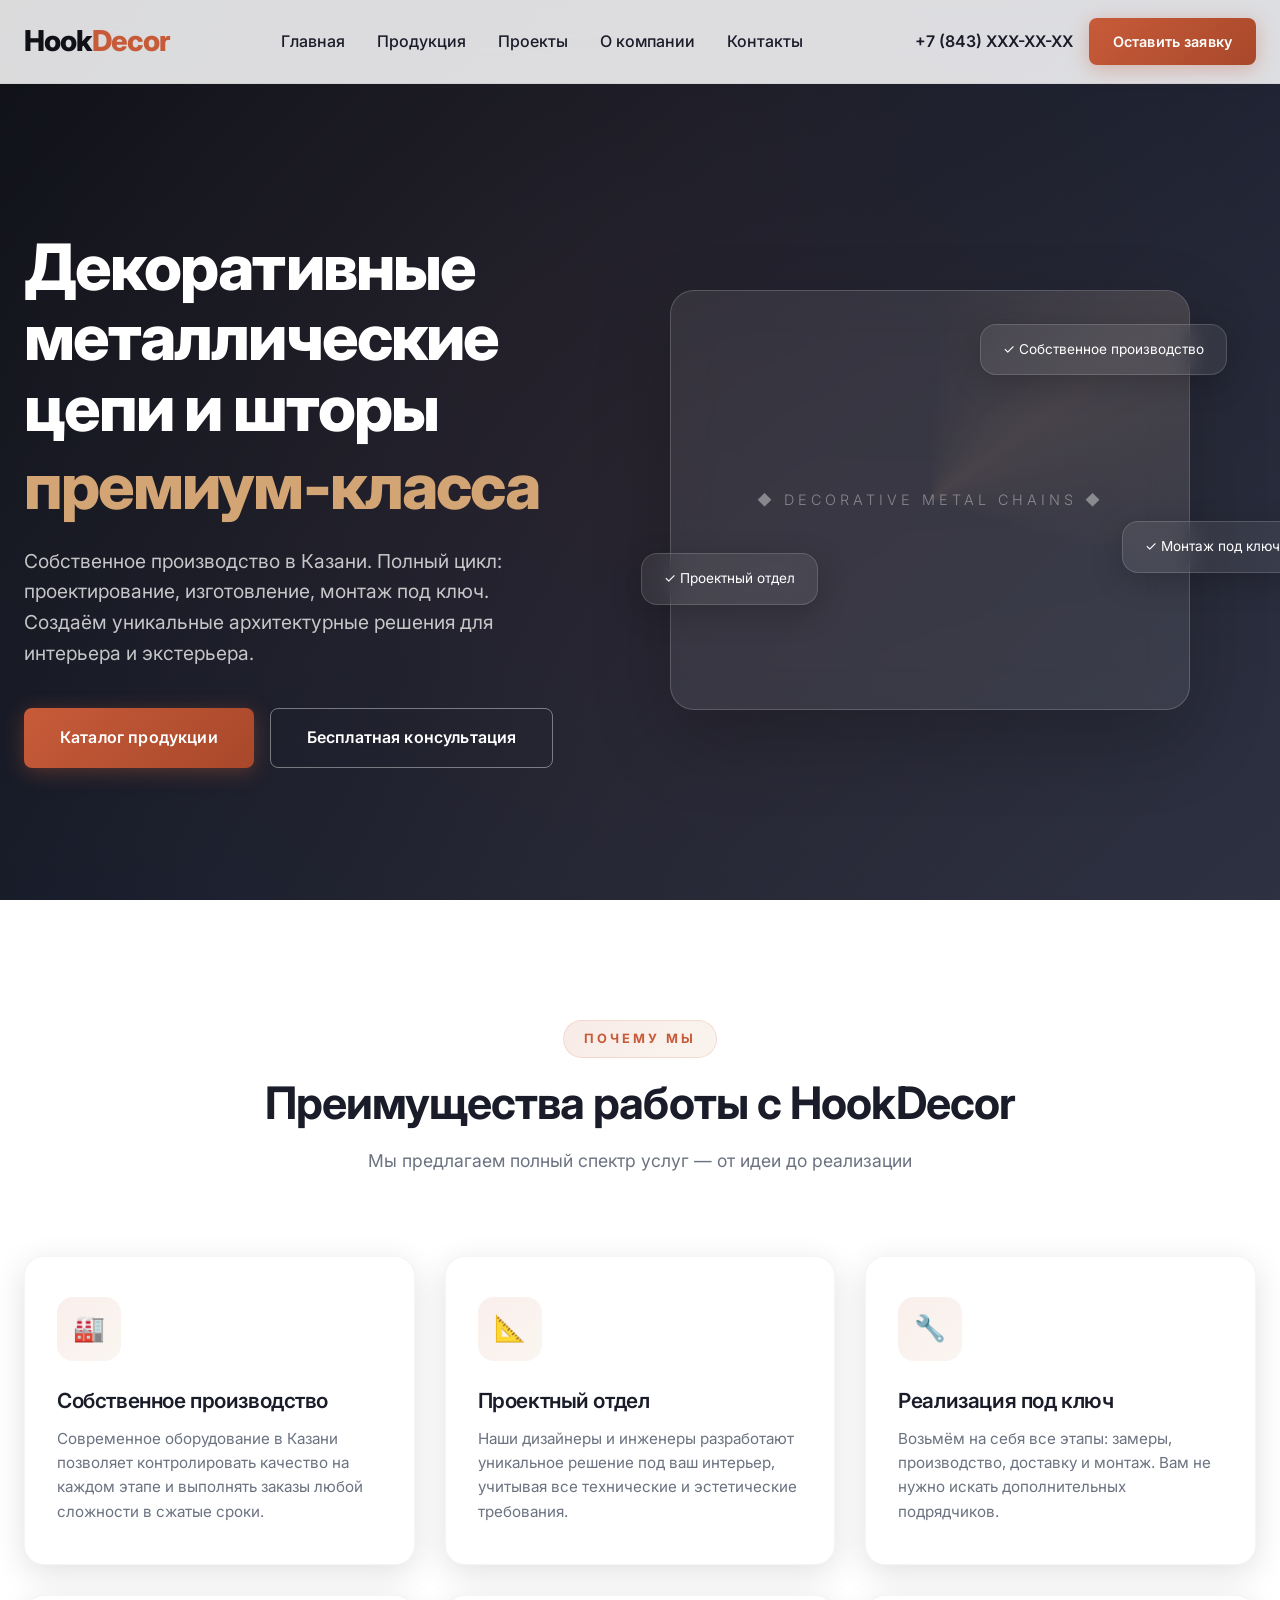
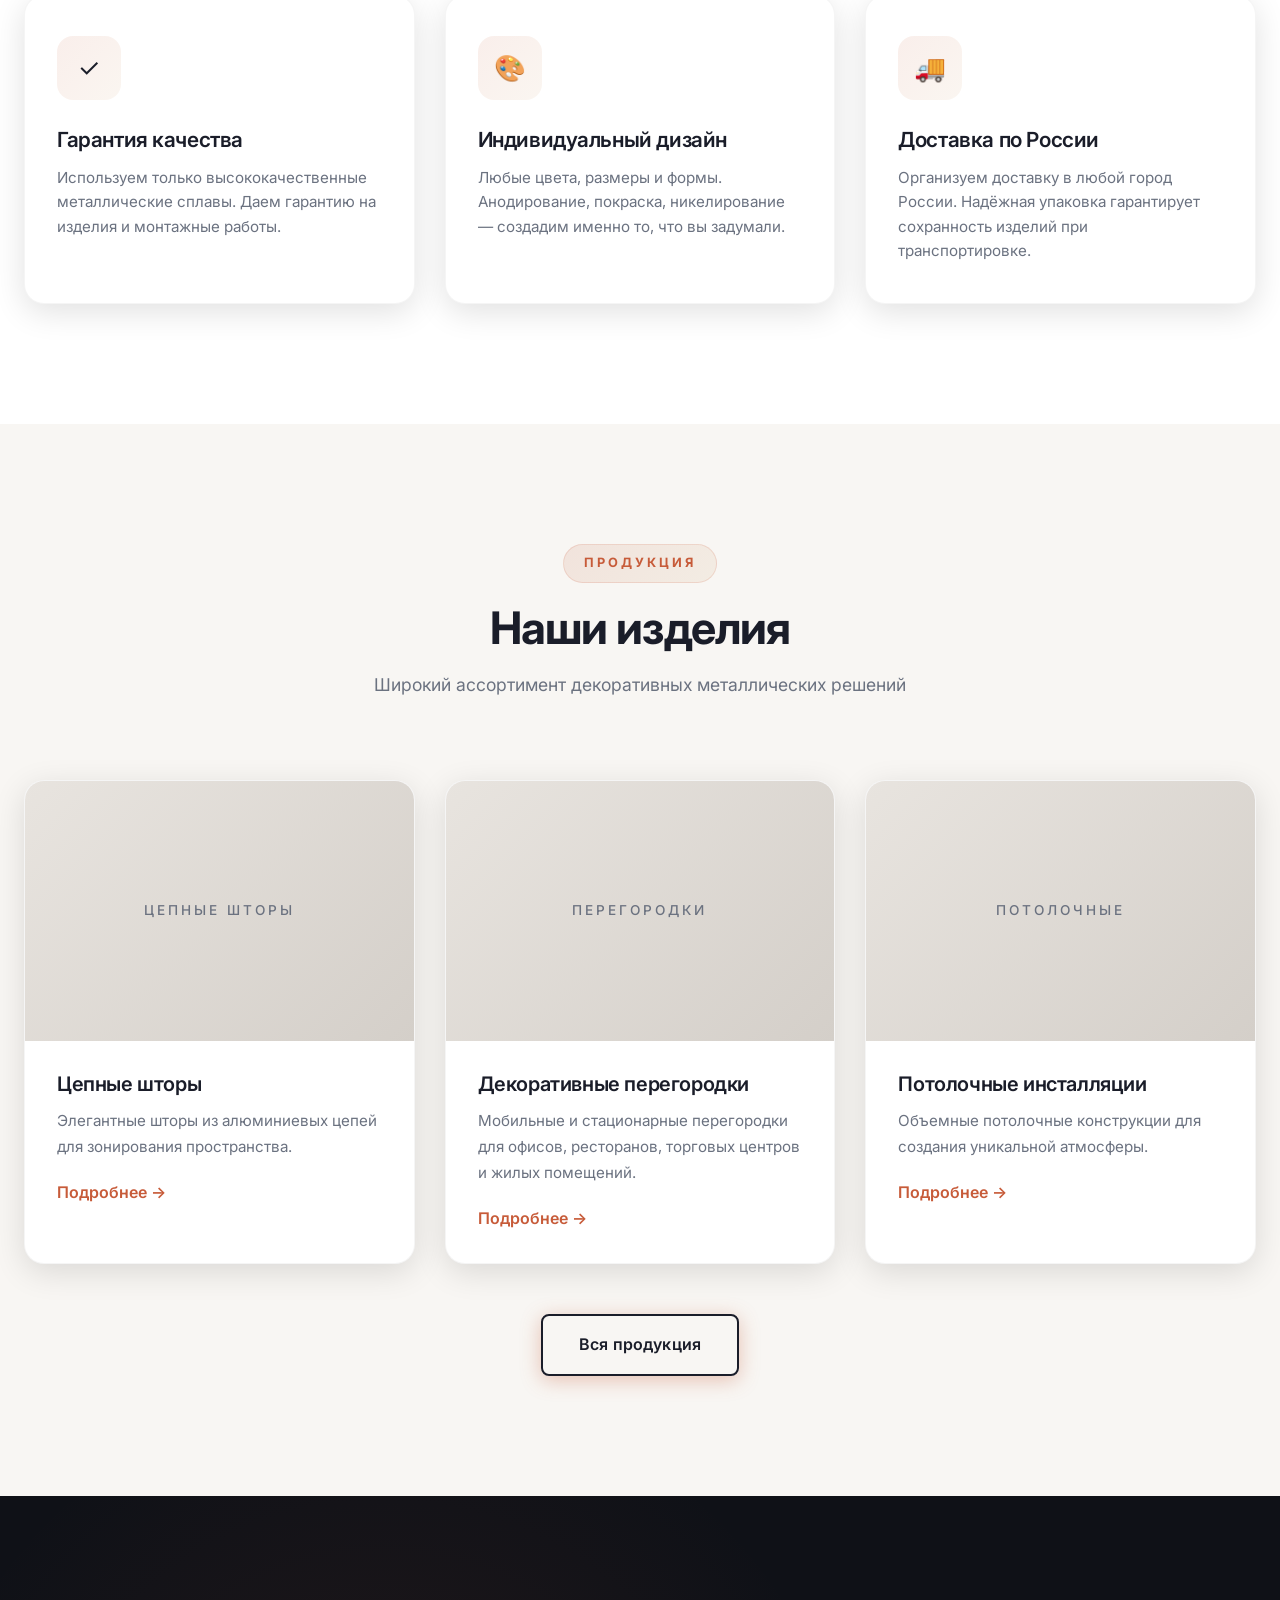
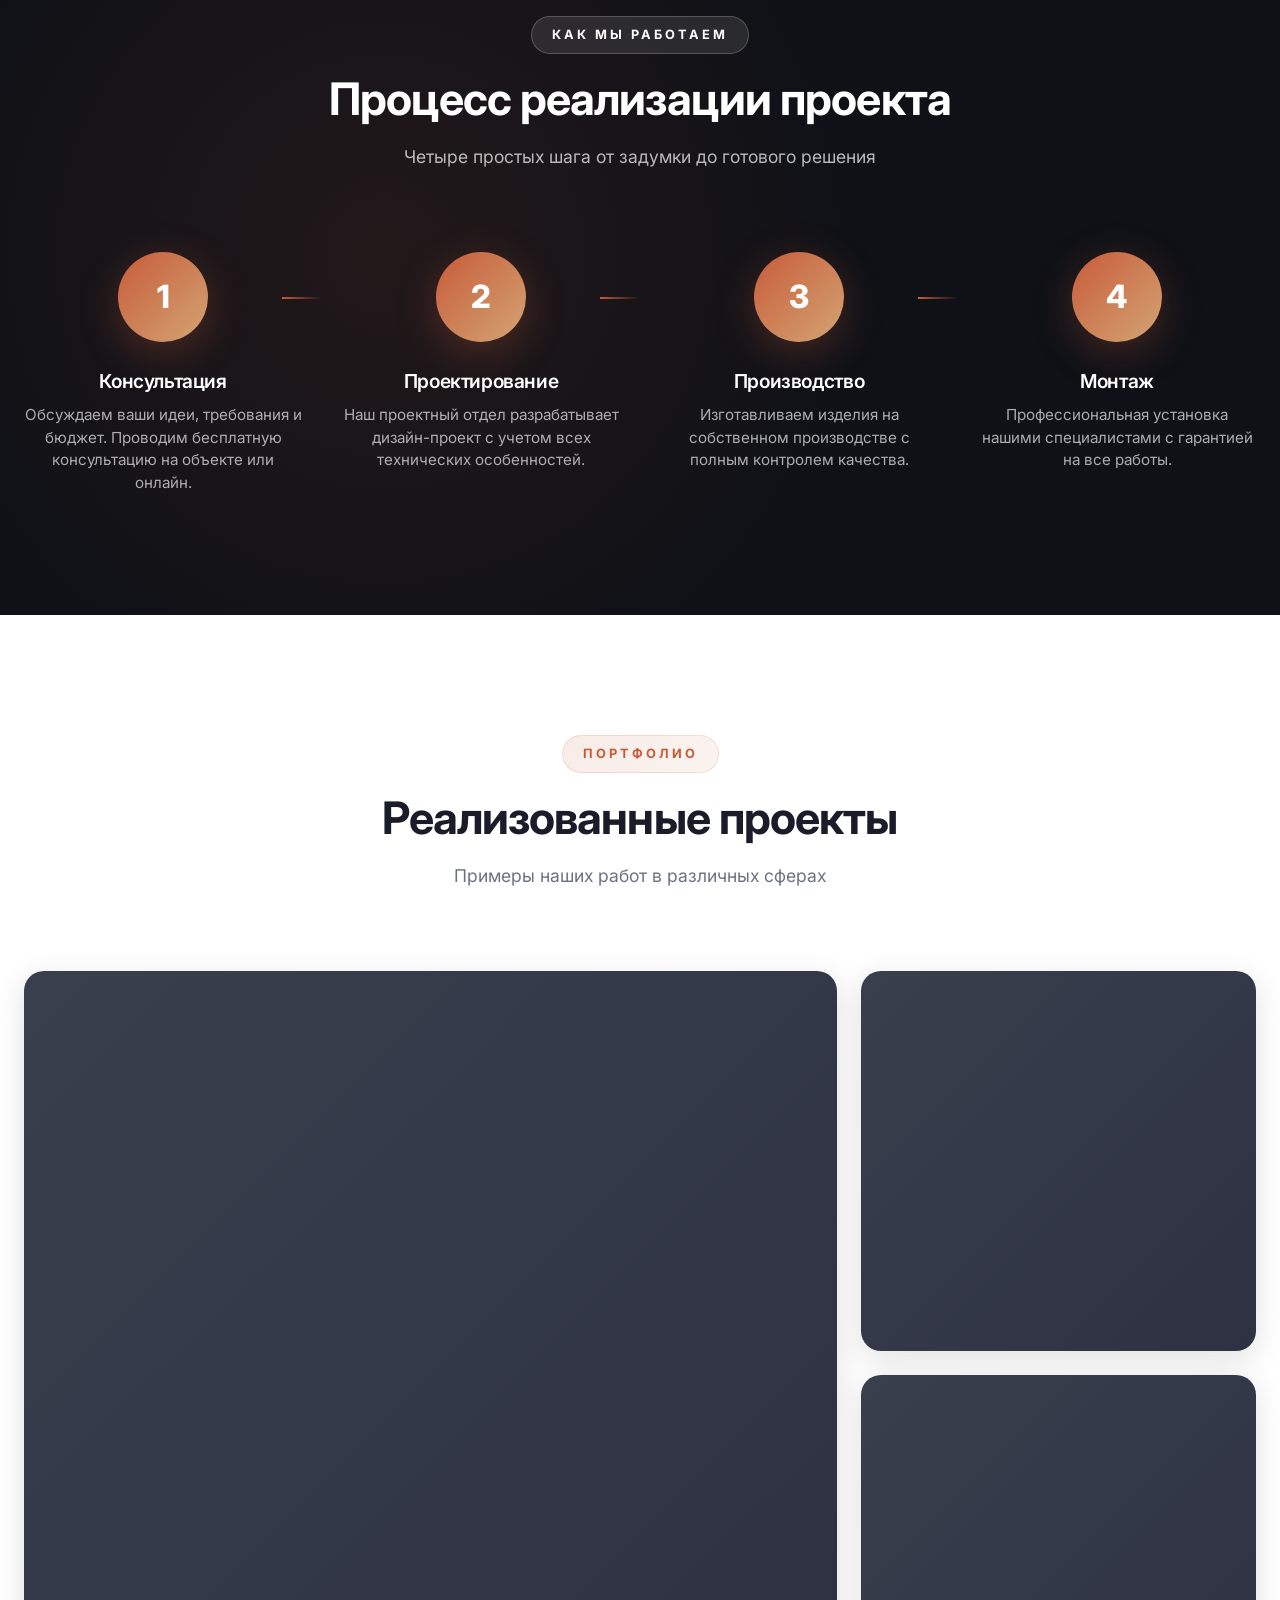
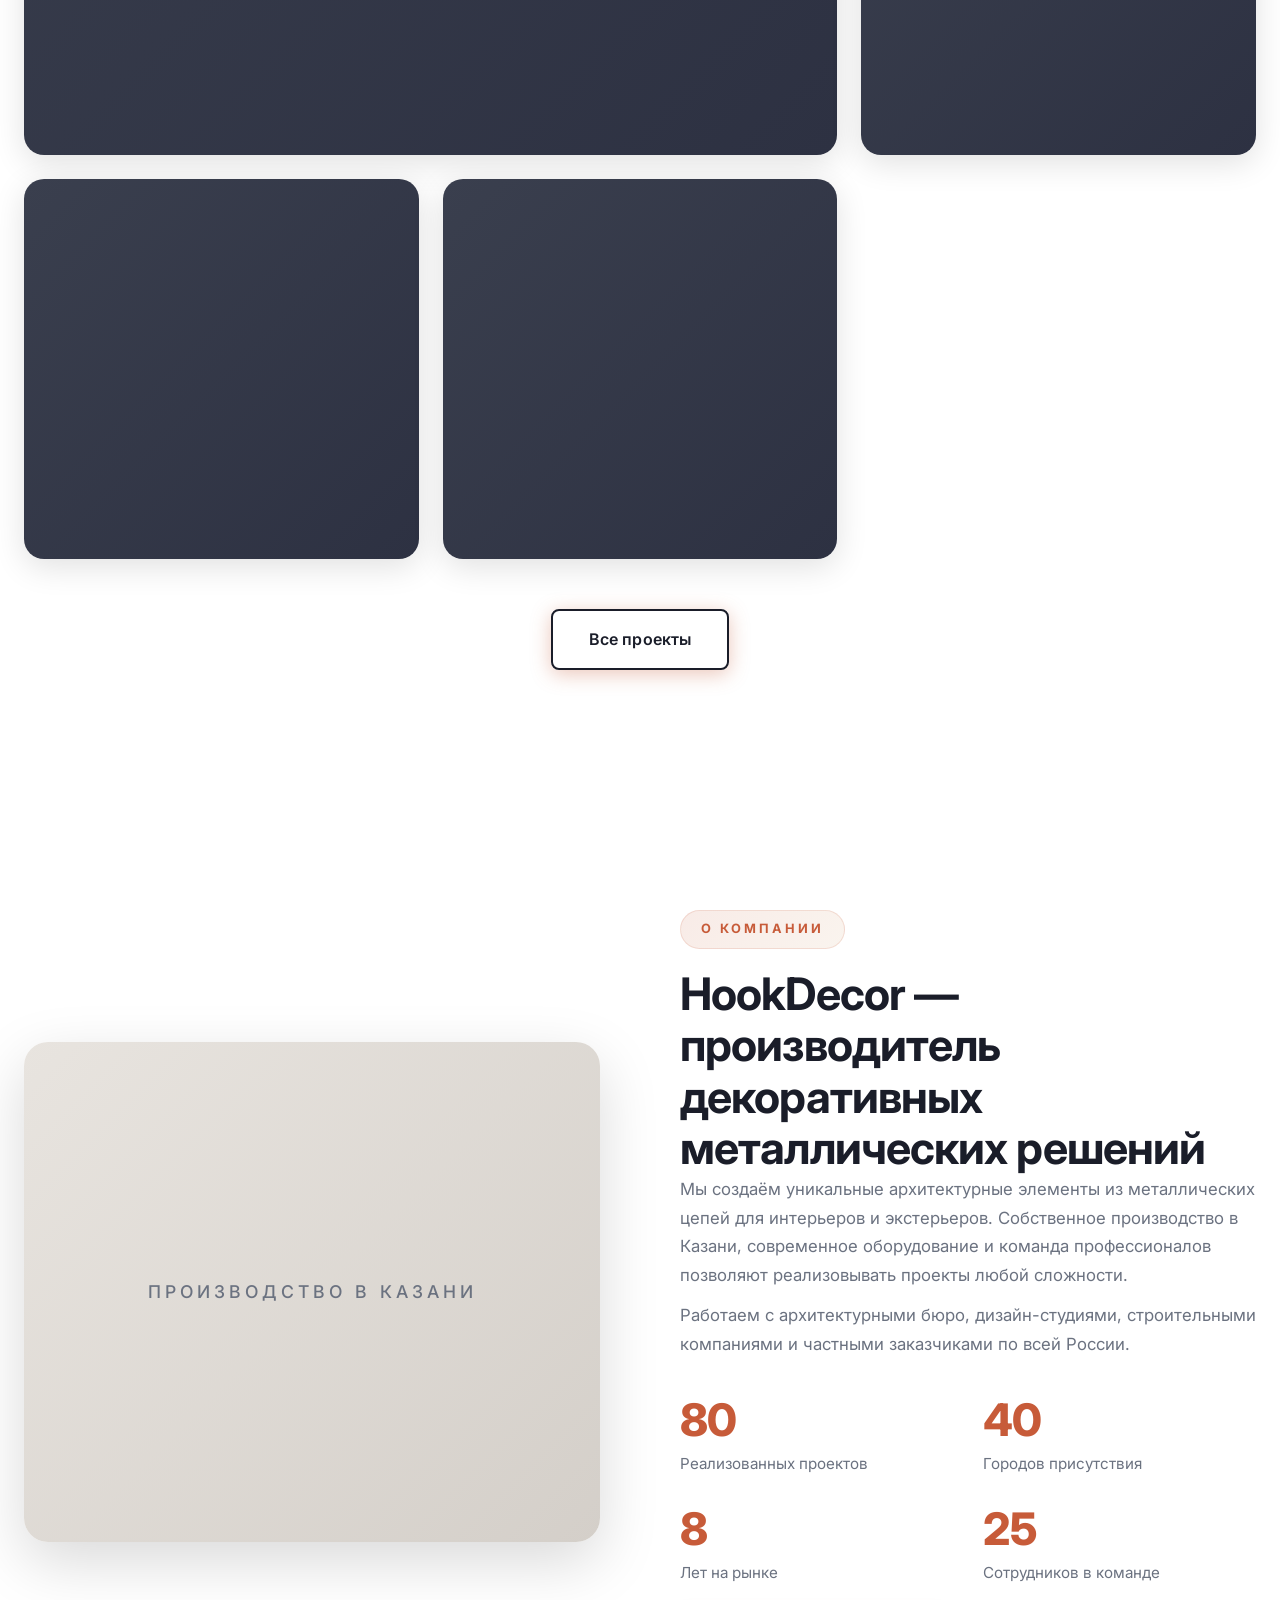
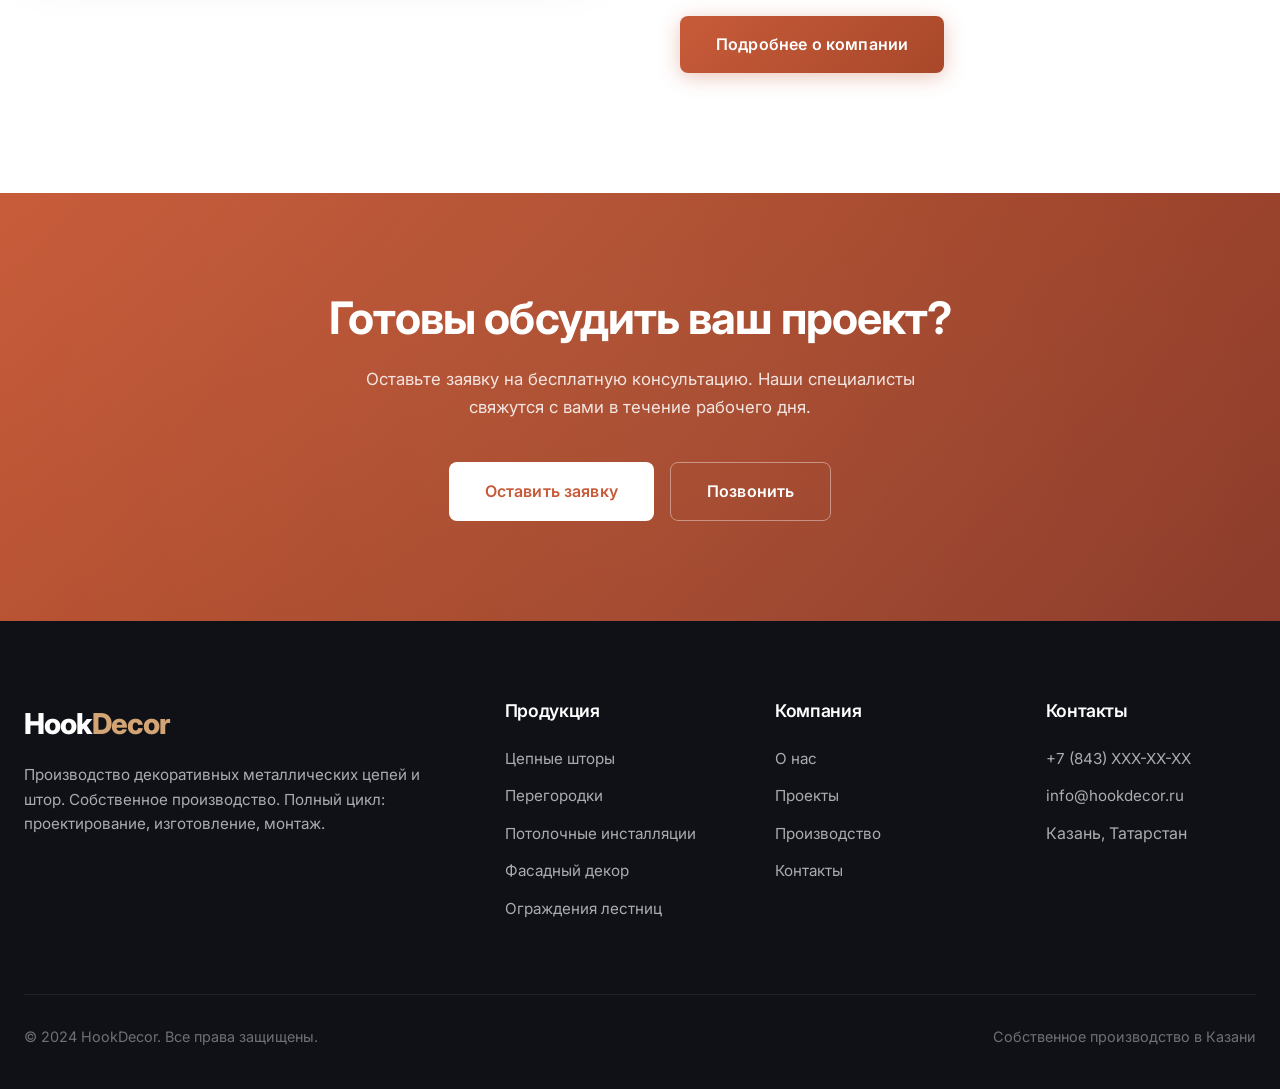
==== commit 2a877fb1: "Обновление сайта" ====
--- a/index.html
+++ b/index.html
@@ -1,93 +1,35 @@
 <!DOCTYPE html>
 <html lang="ru">
 <head>
-    <meta charset="UTF-8">
-    <meta name="viewport" content="width=device-width, initial-scale=1.0">
-    <meta name="description" content="HookDecor — производство декоративных металлических цепей и штор в Казани. Проектирование, производство, монтаж под ключ. Архитектурные решения для интерьера и экстерьера.">
-    <meta name="keywords" content="декоративные цепи, металлические шторы, архитектурный декор, перегородки из цепей, декор интерьера, производство Казань, монтаж декора">
-    <meta name="author" content="HookDecor">
-    <meta name="robots" content="index, follow">
-
-    <!-- Open Graph -->
-    <meta property="og:title" content="HookDecor — Декоративные металлические цепи и шторы">
-    <meta property="og:description" content="Собственное производство в Казани. Проектирование, производство, монтаж под ключ.">
-    <meta property="og:type" content="website">
-    <meta property="og:url" content="https://hookdecor.ru">
-    <meta property="og:locale" content="ru_RU">
-
-    <!-- Twitter Card -->
-    <meta name="twitter:card" content="summary_large_image">
-    <meta name="twitter:title" content="HookDecor — Декоративные металлические цепи">
-    <meta name="twitter:description" content="Производство декоративных металлических цепей и штор в Казани">
-
-    <title>HookDecor — Декоративные металлические цепи и шторы | Производство Казань</title>
-
-    <link rel="canonical" href="https://hookdecor.ru/">
-    
-    <link rel="preconnect" href="https://fonts.googleapis.com">
-    <link href="https://fonts.googleapis.com/css2?family=Inter:wght@300;400;500;600;700&display=swap" rel="stylesheet">
-
-    <!-- Schema.org JSON-LD -->
-    <script type="application/ld+json">
-    {
-        "@context": "https://schema.org",
-        "@type": "Organization",
-        "name": "HookDecor",
-        "description": "Производство декоративных металлических цепей и штор",
-        "url": "https://hookdecor.ru",
-        "logo": "https://hookdecor.ru/logo.png",
-        "address": {
-            "@type": "PostalAddress",
-            "addressLocality": "Казань",
-            "addressRegion": "Татарстан",
-            "addressCountry": "RU"
-        },
-        "contactPoint": {
-            "@type": "ContactPoint",
-            "telephone": "+7-843-XXX-XX-XX",
-            "contactType": "sales",
-            "areaServed": "RU",
-            "availableLanguage": "Russian"
-        },
-        "sameAs": []
-    }
-    </script>
-
-    <script type="application/ld+json">
-    {
-        "@context": "https://schema.org",
-        "@type": "WebSite",
-        "name": "HookDecor",
-        "url": "https://hookdecor.ru",
-        "potentialAction": {
-            "@type": "SearchAction",
-            "target": "https://hookdecor.ru/search?q={search_term_string}",
-            "query-input": "required name=search_term_string"
-        }
-    }
-    </script>
+<meta charset="UTF-8">
+<meta name="viewport" content="width=device-width, initial-scale=1.0">
+<meta name="description" content="HookDecor — производство декоративных металлических цепей и штор. Проектирование, производство, монтаж под ключ. Доставка по России.">
+<title>HookDecor — Декоративные металлические цепи и шторы</title>
+<link href="https://fonts.googleapis.com/css2?family=Inter:wght@300;400;500;600;700;800&display=swap" rel="stylesheet">
 <style>
+
 /* ============================================
-   HOOKDECOR - Premium Metal Decor
-   Color Scheme:
-   - Primary Dark: #1a1f2e (графит)
-   - Primary Light: #f5f0eb (теплый белый)
-   - Accent: #c75b39 (терракотовый/медный)
-   - Text Dark: #2d3142
-   - Text Light: #6b7280
-   - Gold Highlight: #d4a574
+   HOOKDECOR — PREMIUM DESIGN FOR WORDPRESS
+   Modern, Luxury, Glassmorphism, Animations
    ============================================ */
 
+@import url('https://fonts.googleapis.com/css2?family=Inter:wght@300;400;500;600;700;800&display=swap');
+
 :root {
-    --primary-dark: #1a1f2e;
-    --primary-light: #f5f0eb;
+    --primary-dark: #0f1117;
+    --primary-light: #f8f6f3;
     --accent: #c75b39;
     --accent-hover: #a8482a;
-    --text-dark: #2d3142;
+    --text-dark: #1a1d29;
     --text-light: #6b7280;
     --gold: #d4a574;
     --white: #ffffff;
-    --transition: all 0.3s cubic-bezier(0.4, 0, 0.2, 1);
+    --glass: rgba(255, 255, 255, 0.08);
+    --glass-border: rgba(255, 255, 255, 0.18);
+    --shadow-soft: 0 8px 32px rgba(0, 0, 0, 0.12);
+    --shadow-medium: 0 20px 60px rgba(0, 0, 0, 0.15);
+    --shadow-strong: 0 30px 80px rgba(0, 0, 0, 0.2);
+    --transition: all 0.4s cubic-bezier(0.4, 0, 0.2, 1);
 }
 
 * {
@@ -101,27 +43,44 @@
 }
 
 body {
-    font-family: 'Inter', -apple-system, BlinkMacSystemFont, 'Segoe UI', Roboto, sans-serif;
+    font-family: 'Inter', -apple-system, BlinkMacSystemFont, sans-serif;
     color: var(--text-dark);
     background-color: var(--white);
     line-height: 1.6;
     overflow-x: hidden;
-}
-
-/* Typography */
+    -webkit-font-smoothing: antialiased;
+    -moz-osx-font-smoothing: grayscale;
+}
+
+/* Typography — Premium */
 h1, h2, h3, h4, h5, h6 {
+    font-family: 'Inter', sans-serif;
+    font-weight: 700;
+    line-height: 1.15;
+    letter-spacing: -0.02em;
+    color: var(--text-dark);
+}
+
+h1 {
+    font-size: clamp(2.5rem, 5vw, 4.5rem);
+    font-weight: 800;
+    letter-spacing: -0.03em;
+}
+
+h2 {
+    font-size: clamp(1.8rem, 3.5vw, 3rem);
+    font-weight: 700;
+}
+
+h3 {
+    font-size: clamp(1.2rem, 2vw, 1.5rem);
     font-weight: 600;
-    line-height: 1.2;
-    color: var(--primary-dark);
-}
-
-h1 { font-size: clamp(2.5rem, 5vw, 4rem); }
-h2 { font-size: clamp(1.8rem, 3vw, 2.5rem); }
-h3 { font-size: clamp(1.2rem, 2vw, 1.5rem); }
+}
 
 p {
     font-size: 1.05rem;
     color: var(--text-light);
+    line-height: 1.7;
     max-width: 65ch;
 }
 
@@ -131,176 +90,148 @@
     transition: var(--transition);
 }
 
-/* Buttons */
-.btn {
+/* Premium Buttons */
+.wp-block-button__link,
+.btn-premium {
     display: inline-flex;
     align-items: center;
     justify-content: center;
-    padding: 14px 32px;
+    padding: 16px 36px;
     font-size: 1rem;
-    font-weight: 500;
-    border-radius: 4px;
+    font-weight: 600;
+    border-radius: 8px;
     cursor: pointer;
     transition: var(--transition);
-    border: 2px solid transparent;
-    gap: 8px;
-}
-
-.btn-primary {
-    background-color: var(--accent);
+    border: none;
+    gap: 10px;
+    letter-spacing: 0.01em;
+    position: relative;
+    overflow: hidden;
+}
+
+.btn-premium::before {
+    content: '';
+    position: absolute;
+    top: 0;
+    left: -100%;
+    width: 100%;
+    height: 100%;
+    background: linear-gradient(90deg, transparent, rgba(255,255,255,0.2), transparent);
+    transition: left 0.6s;
+}
+
+.btn-premium:hover::before {
+    left: 100%;
+}
+
+.btn-primary-premium {
+    background: linear-gradient(135deg, var(--accent), var(--accent-hover));
     color: var(--white);
-    border-color: var(--accent);
-}
-
-.btn-primary:hover {
-    background-color: var(--accent-hover);
-    border-color: var(--accent-hover);
-    transform: translateY(-2px);
-    box-shadow: 0 10px 30px rgba(199, 91, 57, 0.3);
-}
-
-.btn-outline {
-    background-color: transparent;
-    color: var(--primary-dark);
-    border-color: var(--primary-dark);
-}
-
-.btn-outline:hover {
-    background-color: var(--primary-dark);
+    box-shadow: 0 4px 20px rgba(199, 91, 57, 0.35);
+}
+
+.btn-primary-premium:hover {
+    transform: translateY(-3px);
+    box-shadow: 0 12px 40px rgba(199, 91, 57, 0.45);
+}
+
+.btn-outline-premium {
+    background: transparent;
     color: var(--white);
-}
-
-.btn-light {
-    background-color: var(--white);
-    color: var(--primary-dark);
-}
-
-.btn-light:hover {
-    background-color: var(--primary-light);
+    border: 1.5px solid rgba(255,255,255,0.4);
+    backdrop-filter: blur(10px);
+}
+
+.btn-outline-premium:hover {
+    background: rgba(255,255,255,0.1);
+    border-color: rgba(255,255,255,0.7);
+    transform: translateY(-3px);
 }
 
 /* Container */
-.container {
+.container-premium {
     max-width: 1280px;
     margin: 0 auto;
     padding: 0 24px;
 }
 
-/* Header */
-.header {
+/* Header — Glassmorphism */
+.header-premium {
     position: fixed;
     top: 0;
     left: 0;
     right: 0;
     z-index: 1000;
-    background-color: rgba(255, 255, 255, 0.95);
-    backdrop-filter: blur(20px);
+    background: rgba(255, 255, 255, 0.85);
+    backdrop-filter: blur(20px) saturate(180%);
+    -webkit-backdrop-filter: blur(20px) saturate(180%);
     border-bottom: 1px solid rgba(0,0,0,0.05);
     transition: var(--transition);
 }
 
-.header.scrolled {
-    box-shadow: 0 4px 20px rgba(0,0,0,0.08);
-}
-
-.header-inner {
+.header-premium.scrolled {
+    box-shadow: 0 4px 30px rgba(0,0,0,0.08);
+    background: rgba(255, 255, 255, 0.95);
+}
+
+.header-inner-premium {
     display: flex;
     align-items: center;
     justify-content: space-between;
-    padding: 16px 0;
-}
-
-.logo {
-    font-size: 1.6rem;
-    font-weight: 700;
+    padding: 18px 0;
+    min-height: 72px;
+}
+
+.logo-premium {
+    font-size: 1.8rem;
+    font-weight: 800;
     color: var(--primary-dark);
-    letter-spacing: -0.5px;
-}
-
-.logo span {
+    letter-spacing: -0.03em;
+}
+
+.logo-premium span {
     color: var(--accent);
 }
 
-.nav {
-    display: flex;
-    gap: 40px;
-    align-items: center;
-}
-
-.nav a {
-    font-size: 0.95rem;
-    font-weight: 500;
-    color: var(--text-dark);
-    position: relative;
-}
-
-.nav a::after {
-    content: '';
-    position: absolute;
-    bottom: -4px;
-    left: 0;
-    width: 0;
-    height: 2px;
-    background-color: var(--accent);
-    transition: var(--transition);
-}
-
-.nav a:hover::after {
-    width: 100%;
-}
-
-.nav a:hover {
-    color: var(--accent);
-}
-
-.header-contact {
-    display: flex;
-    align-items: center;
-    gap: 20px;
-}
-
-.phone-link {
-    font-size: 0.95rem;
-    font-weight: 600;
-    color: var(--primary-dark);
-}
-
-.phone-link:hover {
-    color: var(--accent);
-}
-
-.mobile-menu-btn {
-    display: none;
-    background: none;
-    border: none;
-    cursor: pointer;
-    padding: 8px;
-}
-
-/* Hero Section */
-.hero {
+/* Hero — Premium with Video/Gradient */
+.hero-premium {
     min-height: 100vh;
     display: flex;
     align-items: center;
-    background: linear-gradient(135deg, var(--primary-dark) 0%, #2d3142 100%);
+    background: linear-gradient(135deg, #0f1117 0%, #1a1f2e 50%, #2d3142 100%);
     position: relative;
     overflow: hidden;
-    padding-top: 80px;
-}
-
-.hero::before {
+    padding-top: 100px;
+}
+
+.hero-premium::before {
+    content: '';
+    position: absolute;
+    top: -50%;
+    left: -50%;
+    width: 200%;
+    height: 200%;
+    background: radial-gradient(circle, rgba(199,91,57,0.08) 0%, transparent 50%);
+    animation: pulse 8s ease-in-out infinite;
+}
+
+@keyframes pulse {
+    0%, 100% { transform: scale(1); opacity: 0.5; }
+    50% { transform: scale(1.1); opacity: 0.8; }
+}
+
+.hero-premium::after {
     content: '';
     position: absolute;
     top: 0;
     left: 0;
     right: 0;
     bottom: 0;
-    background: url('data:image/svg+xml,<svg xmlns="http://www.w3.org/2000/svg" viewBox="0 0 100 100"><circle cx="50" cy="50" r="1" fill="rgba(255,255,255,0.03)"/></svg>');
-    background-size: 50px 50px;
-    opacity: 0.5;
-}
-
-.hero-content {
+    background: url('data:image/svg+xml,<svg xmlns="http://www.w3.org/2000/svg" viewBox="0 0 100 100"><circle cx="50" cy="50" r="0.5" fill="rgba(255,255,255,0.03)"/></svg>');
+    background-size: 60px 60px;
+}
+
+.hero-content-premium {
     position: relative;
     z-index: 2;
     display: grid;
@@ -309,191 +240,232 @@
     align-items: center;
 }
 
-.hero-text h1 {
+.hero-text-premium h1 {
     color: var(--white);
     margin-bottom: 24px;
-    font-weight: 700;
-}
-
-.hero-text h1 span {
+    font-weight: 800;
+    line-height: 1.1;
+}
+
+.hero-text-premium h1 span {
     color: var(--gold);
-}
-
-.hero-text p {
-    color: rgba(255,255,255,0.8);
+    display: block;
+    margin-top: 8px;
+}
+
+.hero-text-premium p {
+    color: rgba(255,255,255,0.75);
     font-size: 1.2rem;
     margin-bottom: 40px;
     max-width: 500px;
-}
-
-.hero-buttons {
+    line-height: 1.6;
+}
+
+.hero-buttons-premium {
     display: flex;
     gap: 16px;
     flex-wrap: wrap;
 }
 
-.hero-visual {
-    position: relative;
-    display: flex;
-    justify-content: center;
-    align-items: center;
-}
-
-.hero-image {
+/* Glass Card for Hero Visual */
+.hero-glass-card {
     width: 100%;
-    max-width: 600px;
-    height: 500px;
-    background: linear-gradient(45deg, rgba(199,91,57,0.2), rgba(212,165,116,0.2));
-    border-radius: 20px;
+    max-width: 520px;
+    height: 420px;
+    background: var(--glass);
+    backdrop-filter: blur(20px);
+    -webkit-backdrop-filter: blur(20px);
+    border: 1px solid var(--glass-border);
+    border-radius: 24px;
     display: flex;
     align-items: center;
     justify-content: center;
     position: relative;
     overflow: hidden;
-    border: 1px solid rgba(255,255,255,0.1);
-}
-
-.hero-image::before {
-    content: '◆ DECORATIVE METAL CHAINS ◆';
+    box-shadow: var(--shadow-strong);
+}
+
+.hero-glass-card::before {
+    content: '';
     position: absolute;
+    top: -50%;
+    left: -50%;
+    width: 200%;
+    height: 200%;
+    background: conic-gradient(from 0deg, transparent, rgba(212,165,116,0.1), transparent 30%);
+    animation: rotate 10s linear infinite;
+}
+
+@keyframes rotate {
+    100% { transform: rotate(360deg); }
+}
+
+.hero-glass-text {
+    position: relative;
+    z-index: 2;
     font-size: 0.9rem;
     letter-spacing: 4px;
-    color: rgba(255,255,255,0.3);
+    color: rgba(255,255,255,0.4);
+    text-transform: uppercase;
     font-weight: 300;
-}
-
-/* Floating elements */
-.float-element {
+    text-align: center;
+    padding: 0 20px;
+}
+
+/* Floating Elements */
+.float-premium {
     position: absolute;
-    border-radius: 12px;
-    background: rgba(255,255,255,0.1);
-    backdrop-filter: blur(10px);
-    border: 1px solid rgba(255,255,255,0.2);
-    padding: 16px 24px;
-    animation: float 6s ease-in-out infinite;
-}
-
-.float-1 { top: 10%; right: -20px; animation-delay: 0s; }
-.float-2 { bottom: 20%; left: -30px; animation-delay: 2s; }
-.float-3 { top: 50%; right: -40px; animation-delay: 4s; }
-
-@keyframes float {
-    0%, 100% { transform: translateY(0px); }
-    50% { transform: translateY(-20px); }
+    border-radius: 16px;
+    background: rgba(255,255,255,0.08);
+    backdrop-filter: blur(12px);
+    -webkit-backdrop-filter: blur(12px);
+    border: 1px solid rgba(255,255,255,0.15);
+    padding: 14px 22px;
+    font-size: 0.85rem;
+    color: white;
+    box-shadow: 0 8px 32px rgba(0,0,0,0.2);
+    animation: float-premium 6s ease-in-out infinite;
+}
+
+.float-1 { top: 8%; right: 5%; animation-delay: 0s; }
+.float-2 { bottom: 25%; left: -5%; animation-delay: 2s; }
+.float-3 { top: 55%; right: -8%; animation-delay: 4s; }
+
+@keyframes float-premium {
+    0%, 100% { transform: translateY(0px) rotate(0deg); }
+    50% { transform: translateY(-20px) rotate(2deg); }
 }
 
 /* Section Styles */
-.section {
-    padding: 100px 0;
-}
-
-.section-header {
+.section-premium {
+    padding: 120px 0;
+    position: relative;
+}
+
+.section-header-premium {
     text-align: center;
-    margin-bottom: 60px;
-}
-
-.section-header h2 {
+    margin-bottom: 80px;
+}
+
+.section-header-premium h2 {
     margin-bottom: 16px;
 }
 
-.section-header p {
+.section-header-premium p {
     max-width: 600px;
     margin: 0 auto;
-}
-
-.section-label {
+    font-size: 1.1rem;
+}
+
+.section-label-premium {
     display: inline-block;
-    padding: 6px 16px;
-    background-color: rgba(199, 91, 57, 0.1);
+    padding: 8px 20px;
+    background: linear-gradient(135deg, rgba(199,91,57,0.12), rgba(212,165,116,0.12));
     color: var(--accent);
-    font-size: 0.85rem;
-    font-weight: 600;
+    font-size: 0.8rem;
+    font-weight: 700;
     text-transform: uppercase;
-    letter-spacing: 2px;
+    letter-spacing: 3px;
+    border-radius: 30px;
+    margin-bottom: 20px;
+    border: 1px solid rgba(199,91,57,0.15);
+}
+
+/* Features — Glass Cards */
+.features-grid-premium {
+    display: grid;
+    grid-template-columns: repeat(auto-fit, minmax(300px, 1fr));
+    gap: 30px;
+}
+
+.feature-card-premium {
+    padding: 40px 32px;
+    background: var(--white);
     border-radius: 20px;
-    margin-bottom: 16px;
-}
-
-/* Features / Advantages */
-.features-grid {
-    display: grid;
-    grid-template-columns: repeat(auto-fit, minmax(280px, 1fr));
-    gap: 30px;
-}
-
-.feature-card {
-    padding: 40px 30px;
-    background: var(--white);
-    border-radius: 16px;
-    border: 1px solid rgba(0,0,0,0.06);
+    border: 1px solid rgba(0,0,0,0.04);
     transition: var(--transition);
     position: relative;
     overflow: hidden;
-}
-
-.feature-card::before {
+    box-shadow: var(--shadow-soft);
+}
+
+.feature-card-premium::before {
     content: '';
     position: absolute;
     top: 0;
     left: 0;
-    width: 4px;
-    height: 0;
-    background: var(--accent);
-    transition: var(--transition);
-}
-
-.feature-card:hover {
-    transform: translateY(-8px);
-    box-shadow: 0 20px 60px rgba(0,0,0,0.1);
-}
-
-.feature-card:hover::before {
-    height: 100%;
-}
-
-.feature-icon {
-    width: 60px;
-    height: 60px;
+    width: 100%;
+    height: 3px;
+    background: linear-gradient(90deg, var(--accent), var(--gold));
+    transform: scaleX(0);
+    transform-origin: left;
+    transition: transform 0.4s ease;
+}
+
+.feature-card-premium:hover {
+    transform: translateY(-10px);
+    box-shadow: var(--shadow-medium);
+}
+
+.feature-card-premium:hover::before {
+    transform: scaleX(1);
+}
+
+.feature-icon-premium {
+    width: 64px;
+    height: 64px;
     background: linear-gradient(135deg, rgba(199,91,57,0.1), rgba(212,165,116,0.1));
-    border-radius: 12px;
+    border-radius: 16px;
     display: flex;
     align-items: center;
     justify-content: center;
-    margin-bottom: 24px;
-    font-size: 1.5rem;
-}
-
-.feature-card h3 {
-    margin-bottom: 12px;
+    margin-bottom: 28px;
+    font-size: 1.6rem;
+    transition: var(--transition);
+}
+
+.feature-card-premium:hover .feature-icon-premium {
+    transform: scale(1.1);
+    background: linear-gradient(135deg, rgba(199,91,57,0.2), rgba(212,165,116,0.2));
+}
+
+.feature-card-premium h3 {
+    margin-bottom: 14px;
     font-size: 1.3rem;
 }
 
+.feature-card-premium p {
+    font-size: 0.95rem;
+    line-height: 1.6;
+}
+
 /* Products */
-.products-section {
+.products-section-premium {
     background-color: var(--primary-light);
 }
 
-.products-grid {
+.products-grid-premium {
     display: grid;
     grid-template-columns: repeat(auto-fit, minmax(300px, 1fr));
     gap: 30px;
 }
 
-.product-card {
+.product-card-premium {
     background: var(--white);
-    border-radius: 16px;
+    border-radius: 20px;
     overflow: hidden;
     transition: var(--transition);
-    border: 1px solid rgba(0,0,0,0.06);
-}
-
-.product-card:hover {
-    transform: translateY(-8px);
-    box-shadow: 0 25px 50px rgba(0,0,0,0.12);
-}
-
-.product-image {
-    height: 280px;
+    border: 1px solid rgba(0,0,0,0.04);
+    box-shadow: var(--shadow-soft);
+}
+
+.product-card-premium:hover {
+    transform: translateY(-10px) scale(1.02);
+    box-shadow: var(--shadow-strong);
+}
+
+.product-image-premium {
+    height: 260px;
     background: linear-gradient(135deg, #e8e4df, #d4cfc9);
     display: flex;
     align-items: center;
@@ -502,369 +474,395 @@
     overflow: hidden;
 }
 
-.product-image::after {
+.product-image-premium::after {
     content: attr(data-product);
     font-size: 0.85rem;
     color: var(--text-light);
-    letter-spacing: 2px;
+    letter-spacing: 3px;
     text-transform: uppercase;
-}
-
-.product-info {
-    padding: 30px;
-}
-
-.product-info h3 {
+    font-weight: 500;
+}
+
+.product-info-premium {
+    padding: 32px;
+}
+
+.product-info-premium h3 {
     margin-bottom: 12px;
-}
-
-.product-info p {
+    font-size: 1.25rem;
+}
+
+.product-info-premium p {
     margin-bottom: 20px;
     font-size: 0.95rem;
 }
 
-.product-link {
+.product-link-premium {
     color: var(--accent);
     font-weight: 600;
     display: inline-flex;
     align-items: center;
     gap: 8px;
-}
-
-.product-link:hover {
-    gap: 12px;
-}
-
-/* Projects Gallery */
-.projects-grid {
+    position: relative;
+}
+
+.product-link-premium::after {
+    content: '';
+    position: absolute;
+    bottom: -2px;
+    left: 0;
+    width: 0;
+    height: 2px;
+    background: var(--accent);
+    transition: width 0.3s ease;
+}
+
+.product-link-premium:hover::after {
+    width: 100%;
+}
+
+/* Projects — Masonry with Overlay */
+.projects-grid-premium {
     display: grid;
     grid-template-columns: repeat(3, 1fr);
     gap: 24px;
 }
 
-.project-card {
-    position: relative;
-    border-radius: 16px;
+.project-card-premium {
+    position: relative;
+    border-radius: 20px;
     overflow: hidden;
-    height: 400px;
+    height: 380px;
     cursor: pointer;
     background: linear-gradient(135deg, #3a3f4e, #2d3142);
-}
-
-.project-card.large {
+    box-shadow: var(--shadow-soft);
+    transition: var(--transition);
+}
+
+.project-card-premium:hover {
+    transform: translateY(-5px);
+    box-shadow: var(--shadow-medium);
+}
+
+.project-card-premium.large {
     grid-column: span 2;
     grid-row: span 2;
     height: auto;
-}
-
-.project-overlay {
+    min-height: 600px;
+}
+
+.project-overlay-premium {
     position: absolute;
     bottom: 0;
     left: 0;
     right: 0;
     padding: 40px 30px;
-    background: linear-gradient(transparent, rgba(26,31,46,0.95));
+    background: linear-gradient(transparent 0%, rgba(15,17,23,0.95) 100%);
     color: var(--white);
-    transform: translateY(20px);
+    transform: translateY(30px);
     opacity: 0;
     transition: var(--transition);
 }
 
-.project-card:hover .project-overlay {
+.project-card-premium:hover .project-overlay-premium {
     transform: translateY(0);
     opacity: 1;
 }
 
-.project-overlay h3 {
+.project-overlay-premium h3 {
     color: var(--white);
     margin-bottom: 8px;
-}
-
-.project-overlay p {
-    color: rgba(255,255,255,0.8);
+    font-size: 1.4rem;
+}
+
+.project-overlay-premium p {
+    color: rgba(255,255,255,0.75);
     font-size: 0.9rem;
 }
 
-.project-tag {
+.project-tag-premium {
     display: inline-block;
-    padding: 4px 12px;
-    background: var(--accent);
+    padding: 6px 14px;
+    background: linear-gradient(135deg, var(--accent), var(--accent-hover));
     color: var(--white);
     font-size: 0.75rem;
     border-radius: 20px;
-    margin-bottom: 12px;
-}
-
-/* Process Section */
-.process-section {
+    margin-bottom: 14px;
+    text-transform: uppercase;
+    letter-spacing: 1px;
+    font-weight: 600;
+}
+
+/* Process — Animated Steps */
+.process-section-premium {
     background-color: var(--primary-dark);
     color: var(--white);
-}
-
-.process-section h2,
-.process-section .section-header p {
-    color: var(--white);
-}
-
-.process-grid {
+    position: relative;
+    overflow: hidden;
+}
+
+.process-section-premium::before {
+    content: '';
+    position: absolute;
+    top: 0;
+    left: 0;
+    right: 0;
+    bottom: 0;
+    background: radial-gradient(circle at 30% 50%, rgba(199,91,57,0.1) 0%, transparent 50%);
+}
+
+.process-grid-premium {
     display: grid;
     grid-template-columns: repeat(4, 1fr);
     gap: 40px;
     position: relative;
-}
-
-.process-step {
+    z-index: 1;
+}
+
+.process-step-premium {
     text-align: center;
     position: relative;
 }
 
-.process-step::after {
+.process-step-premium::after {
     content: '';
     position: absolute;
-    top: 40px;
+    top: 45px;
     right: -20px;
     width: 40px;
     height: 2px;
     background: linear-gradient(90deg, var(--accent), transparent);
 }
 
-.process-step:last-child::after {
+.process-step-premium:last-child::after {
     display: none;
 }
 
-.step-number {
-    width: 80px;
-    height: 80px;
+.step-number-premium {
+    width: 90px;
+    height: 90px;
     border-radius: 50%;
     background: linear-gradient(135deg, var(--accent), var(--gold));
     display: flex;
     align-items: center;
     justify-content: center;
-    font-size: 1.8rem;
-    font-weight: 700;
+    font-size: 2rem;
+    font-weight: 800;
     color: var(--white);
-    margin: 0 auto 24px;
+    margin: 0 auto 28px;
     position: relative;
     z-index: 2;
-}
-
-.process-step h3 {
+    box-shadow: 0 10px 40px rgba(199,91,57,0.3);
+    transition: var(--transition);
+}
+
+.process-step-premium:hover .step-number-premium {
+    transform: scale(1.1);
+    box-shadow: 0 15px 50px rgba(199,91,57,0.4);
+}
+
+.process-step-premium h3 {
     color: var(--white);
     margin-bottom: 12px;
-}
-
-.process-step p {
-    color: rgba(255,255,255,0.7);
+    font-size: 1.2rem;
+}
+
+.process-step-premium p {
+    color: rgba(255,255,255,0.65);
     font-size: 0.95rem;
-}
-
-/* About Section */
-.about-grid {
+    line-height: 1.5;
+}
+
+/* About */
+.about-grid-premium {
     display: grid;
     grid-template-columns: 1fr 1fr;
     gap: 80px;
     align-items: center;
 }
 
-.about-image {
-    position: relative;
-    border-radius: 20px;
+.about-image-premium {
+    position: relative;
+    border-radius: 24px;
     overflow: hidden;
     height: 500px;
     background: linear-gradient(135deg, #e8e4df, #d4cfc9);
     display: flex;
     align-items: center;
     justify-content: center;
-}
-
-.about-image::after {
+    box-shadow: var(--shadow-medium);
+}
+
+.about-image-premium::after {
     content: 'ПРОИЗВОДСТВО В КАЗАНИ';
-    font-size: 1rem;
+    font-size: 1.1rem;
     color: var(--text-light);
-    letter-spacing: 3px;
-}
-
-.about-stats {
+    letter-spacing: 4px;
+    text-transform: uppercase;
+    font-weight: 500;
+}
+
+.about-stats-premium {
     display: grid;
     grid-template-columns: repeat(2, 1fr);
     gap: 30px;
     margin-top: 40px;
 }
 
-.stat-item h4 {
-    font-size: 2.5rem;
+.stat-item-premium h4 {
+    font-size: 2.8rem;
     color: var(--accent);
     margin-bottom: 8px;
-}
-
-.stat-item p {
+    font-weight: 800;
+    line-height: 1;
+}
+
+.stat-item-premium p {
     font-size: 0.95rem;
-}
-
-/* CTA Section */
-.cta-section {
-    background: linear-gradient(135deg, var(--accent), #a8482a);
+    color: var(--text-light);
+}
+
+/* CTA — Premium Gradient */
+.cta-section-premium {
+    background: linear-gradient(135deg, var(--accent), #a8482a, #8b3a2a);
     text-align: center;
     padding: 100px 0;
-}
-
-.cta-section h2 {
+    position: relative;
+    overflow: hidden;
+}
+
+.cta-section-premium::before {
+    content: '';
+    position: absolute;
+    top: -50%;
+    left: -50%;
+    width: 200%;
+    height: 200%;
+    background: radial-gradient(circle, rgba(255,255,255,0.05) 0%, transparent 60%);
+}
+
+.cta-section-premium h2 {
     color: var(--white);
     margin-bottom: 20px;
-}
-
-.cta-section p {
-    color: rgba(255,255,255,0.9);
+    position: relative;
+    z-index: 1;
+}
+
+.cta-section-premium p {
+    color: rgba(255,255,255,0.85);
     max-width: 600px;
     margin: 0 auto 40px;
-}
-
-.cta-buttons {
+    position: relative;
+    z-index: 1;
+}
+
+.cta-buttons-premium {
     display: flex;
     gap: 16px;
     justify-content: center;
     flex-wrap: wrap;
-}
-
-.btn-white {
-    background: var(--white);
-    color: var(--accent);
-}
-
-.btn-white:hover {
-    background: var(--primary-light);
-    transform: translateY(-2px);
-}
-
-/* Contact Section */
-.contact-grid {
+    position: relative;
+    z-index: 1;
+}
+
+/* Contact */
+.contact-grid-premium {
     display: grid;
     grid-template-columns: 1fr 1fr;
     gap: 60px;
 }
 
-.contact-info h3 {
+.contact-form-premium {
+    background: var(--white);
+    padding: 48px;
+    border-radius: 24px;
+    border: 1px solid rgba(0,0,0,0.05);
+    box-shadow: var(--shadow-soft);
+}
+
+.form-group-premium {
     margin-bottom: 24px;
 }
 
-.contact-item {
-    display: flex;
-    gap: 16px;
-    margin-bottom: 24px;
-    align-items: flex-start;
-}
-
-.contact-icon {
-    width: 48px;
-    height: 48px;
-    background: linear-gradient(135deg, rgba(199,91,57,0.1), rgba(212,165,116,0.1));
-    border-radius: 12px;
-    display: flex;
-    align-items: center;
-    justify-content: center;
-    flex-shrink: 0;
-    color: var(--accent);
-}
-
-.contact-item h4 {
-    margin-bottom: 4px;
-    font-size: 1.1rem;
-}
-
-.contact-item p {
-    font-size: 0.95rem;
-}
-
-.contact-form {
-    background: var(--white);
-    padding: 40px;
-    border-radius: 20px;
-    border: 1px solid rgba(0,0,0,0.06);
-    box-shadow: 0 10px 40px rgba(0,0,0,0.05);
-}
-
-.form-group {
-    margin-bottom: 24px;
-}
-
-.form-group label {
+.form-group-premium label {
     display: block;
     margin-bottom: 8px;
-    font-weight: 500;
+    font-weight: 600;
     font-size: 0.9rem;
-}
-
-.form-group input,
-.form-group textarea,
-.form-group select {
+    color: var(--text-dark);
+}
+
+.form-group-premium input,
+.form-group-premium textarea,
+.form-group-premium select {
     width: 100%;
     padding: 14px 18px;
-    border: 2px solid rgba(0,0,0,0.08);
-    border-radius: 10px;
+    border: 2px solid rgba(0,0,0,0.06);
+    border-radius: 12px;
     font-size: 1rem;
     font-family: inherit;
     transition: var(--transition);
     background: var(--white);
 }
 
-.form-group input:focus,
-.form-group textarea:focus,
-.form-group select:focus {
+.form-group-premium input:focus,
+.form-group-premium textarea:focus,
+.form-group-premium select:focus {
     outline: none;
     border-color: var(--accent);
     box-shadow: 0 0 0 4px rgba(199,91,57,0.1);
 }
 
-.form-group textarea {
-    min-height: 120px;
-    resize: vertical;
-}
-
 /* Footer */
-.footer {
+.footer-premium {
     background-color: var(--primary-dark);
     color: var(--white);
     padding: 80px 0 40px;
-}
-
-.footer-grid {
+    position: relative;
+}
+
+.footer-grid-premium {
     display: grid;
     grid-template-columns: 2fr 1fr 1fr 1fr;
     gap: 60px;
     margin-bottom: 60px;
 }
 
-.footer-brand p {
-    color: rgba(255,255,255,0.7);
+.footer-brand-premium p {
+    color: rgba(255,255,255,0.65);
     margin-top: 16px;
     font-size: 0.95rem;
-}
-
-.footer-links h4 {
+    line-height: 1.6;
+}
+
+.footer-links-premium h4 {
     color: var(--white);
     margin-bottom: 24px;
     font-size: 1.1rem;
-}
-
-.footer-links ul {
+    font-weight: 600;
+}
+
+.footer-links-premium ul {
     list-style: none;
 }
 
-.footer-links li {
+.footer-links-premium li {
     margin-bottom: 12px;
 }
 
-.footer-links a {
-    color: rgba(255,255,255,0.7);
+.footer-links-premium a {
+    color: rgba(255,255,255,0.65);
     font-size: 0.95rem;
-}
-
-.footer-links a:hover {
+    transition: var(--transition);
+}
+
+.footer-links-premium a:hover {
     color: var(--gold);
-}
-
-.footer-bottom {
-    border-top: 1px solid rgba(255,255,255,0.1);
+    padding-left: 4px;
+}
+
+.footer-bottom-premium {
+    border-top: 1px solid rgba(255,255,255,0.08);
     padding-top: 30px;
     display: flex;
     justify-content: space-between;
@@ -873,261 +871,86 @@
     gap: 20px;
 }
 
-.footer-bottom p {
-    color: rgba(255,255,255,0.5);
+.footer-bottom-premium p {
+    color: rgba(255,255,255,0.4);
     font-size: 0.9rem;
 }
 
 /* Animations */
-.fade-in {
+.fade-in-premium {
     opacity: 0;
-    transform: translateY(30px);
-    transition: opacity 0.8s ease, transform 0.8s ease;
-}
-
-.fade-in.visible {
+    transform: translateY(40px);
+    transition: opacity 0.9s ease, transform 0.9s ease;
+}
+
+.fade-in-premium.visible {
     opacity: 1;
     transform: translateY(0);
 }
 
-/* Mobile Menu */
-.mobile-menu {
-    display: none;
-    position: fixed;
+/* Page Header */
+.page-header-premium {
+    background: linear-gradient(135deg, var(--primary-dark), #2d3142);
+    padding: 140px 0 80px;
+    text-align: center;
+    position: relative;
+    overflow: hidden;
+}
+
+.page-header-premium::before {
+    content: '';
+    position: absolute;
     top: 0;
     left: 0;
     right: 0;
     bottom: 0;
-    background: var(--white);
-    z-index: 999;
-    padding: 100px 40px;
-    flex-direction: column;
-    gap: 30px;
-}
-
-.mobile-menu.active {
-    display: flex;
-}
-
-.mobile-menu a {
-    font-size: 1.5rem;
-    font-weight: 600;
-    color: var(--primary-dark);
-}
-
-.mobile-menu-close {
-    position: absolute;
-    top: 20px;
-    right: 20px;
-    background: none;
-    border: none;
-    font-size: 2rem;
-    cursor: pointer;
-}
-
-/* Responsive */
-@media (max-width: 1024px) {
-    .hero-content {
-        grid-template-columns: 1fr;
-        text-align: center;
-    }
-
-    .hero-text p {
-        margin: 0 auto 40px;
-    }
-
-    .hero-buttons {
-        justify-content: center;
-    }
-
-    .hero-visual {
-        order: -1;
-    }
-
-    .about-grid,
-    .contact-grid {
-        grid-template-columns: 1fr;
-    }
-
-    .projects-grid {
-        grid-template-columns: repeat(2, 1fr);
-    }
-
-    .project-card.large {
-        grid-column: span 2;
-        grid-row: span 1;
-    }
-
-    .process-grid {
-        grid-template-columns: repeat(2, 1fr);
-    }
-
-    .process-step::after {
-        display: none;
-    }
-
-    .footer-grid {
-        grid-template-columns: 1fr 1fr;
-    }
-}
-
-@media (max-width: 768px) {
-    .nav {
-        display: none;
-    }
-
-    .mobile-menu-btn {
-        display: block;
-    }
-
-    .header-contact .btn {
-        display: none;
-    }
-
-    .projects-grid {
-        grid-template-columns: 1fr;
-    }
-
-    .project-card.large {
-        grid-column: span 1;
-    }
-
-    .process-grid {
-        grid-template-columns: 1fr;
-    }
-
-    .footer-grid {
-        grid-template-columns: 1fr;
-        gap: 40px;
-    }
-
-    .section {
-        padding: 60px 0;
-    }
-
-    .hero {
-        min-height: auto;
-        padding: 120px 0 60px;
-    }
-
-    .hero-image {
-        height: 300px;
-    }
-
-    .float-element {
-        display: none;
-    }
-}
-
-/* SEO & AI Search Optimization */
-.schema-hidden {
-    display: none;
-}
-
-.breadcrumb {
-    display: flex;
-    gap: 8px;
-    align-items: center;
-    margin-bottom: 30px;
-    font-size: 0.9rem;
-}
-
-.breadcrumb a {
-    color: var(--text-light);
-}
-
-.breadcrumb a:hover {
-    color: var(--accent);
-}
-
-.breadcrumb-separator {
-    color: var(--text-light);
-}
-
-/* Page Header */
-.page-header {
-    background: linear-gradient(135deg, var(--primary-dark), #2d3142);
-    padding: 140px 0 80px;
-    text-align: center;
-}
-
-.page-header h1 {
+    background: radial-gradient(circle at 50% 50%, rgba(199,91,57,0.08) 0%, transparent 50%);
+}
+
+.page-header-premium h1 {
     color: var(--white);
     margin-bottom: 16px;
-}
-
-.page-header p {
-    color: rgba(255,255,255,0.8);
+    position: relative;
+    z-index: 1;
+}
+
+.page-header-premium p {
+    color: rgba(255,255,255,0.75);
     max-width: 600px;
     margin: 0 auto;
-}
-
-/* Product Detail */
-.product-detail-grid {
-    display: grid;
-    grid-template-columns: 1fr 1fr;
-    gap: 60px;
-    align-items: start;
-}
-
-.product-gallery {
-    border-radius: 20px;
-    overflow: hidden;
-    background: var(--primary-light);
-    min-height: 500px;
-    display: flex;
-    align-items: center;
-    justify-content: center;
-}
-
-.product-specs {
-    margin-top: 30px;
-}
-
-.spec-row {
-    display: flex;
-    justify-content: space-between;
-    padding: 16px 0;
-    border-bottom: 1px solid rgba(0,0,0,0.08);
-}
-
-.spec-label {
-    font-weight: 500;
-    color: var(--text-dark);
-}
-
-.spec-value {
-    color: var(--text-light);
+    position: relative;
+    z-index: 1;
 }
 
 /* FAQ */
-.faq-item {
-    border-bottom: 1px solid rgba(0,0,0,0.08);
+.faq-item-premium {
+    border-bottom: 1px solid rgba(0,0,0,0.06);
     padding: 24px 0;
 }
 
-.faq-question {
+.faq-question-premium {
     display: flex;
     justify-content: space-between;
     align-items: center;
     cursor: pointer;
     font-weight: 600;
     font-size: 1.1rem;
-}
-
-.faq-answer {
+    gap: 16px;
+}
+
+.faq-answer-premium {
     max-height: 0;
     overflow: hidden;
-    transition: max-height 0.3s ease;
+    transition: max-height 0.4s ease;
     padding-top: 0;
 }
 
-.faq-answer.active {
+.faq-answer-premium.active {
     max-height: 500px;
     padding-top: 16px;
 }
 
-.faq-toggle {
+.faq-toggle-premium {
     width: 32px;
     height: 32px;
     border-radius: 50%;
@@ -1137,486 +960,613 @@
     justify-content: center;
     transition: var(--transition);
     flex-shrink: 0;
-}
-
-.faq-item.active .faq-toggle {
+    font-size: 1.2rem;
+    color: var(--text-dark);
+}
+
+.faq-item-premium.active .faq-toggle-premium {
     background: var(--accent);
     color: var(--white);
     transform: rotate(45deg);
 }
 
+/* Product Detail */
+.product-detail-grid-premium {
+    display: grid;
+    grid-template-columns: 1fr 1fr;
+    gap: 60px;
+    align-items: start;
+}
+
+.product-gallery-premium {
+    border-radius: 24px;
+    overflow: hidden;
+    background: linear-gradient(135deg, #e8e4df, #d4cfc9);
+    min-height: 480px;
+    display: flex;
+    align-items: center;
+    justify-content: center;
+    box-shadow: var(--shadow-soft);
+}
+
+.product-specs-premium {
+    margin-top: 32px;
+    background: var(--white);
+    border-radius: 16px;
+    padding: 28px;
+    border: 1px solid rgba(0,0,0,0.04);
+    box-shadow: var(--shadow-soft);
+}
+
+.spec-row-premium {
+    display: flex;
+    justify-content: space-between;
+    padding: 14px 0;
+    border-bottom: 1px solid rgba(0,0,0,0.05);
+    font-size: 0.95rem;
+    gap: 16px;
+}
+
+.spec-label-premium {
+    font-weight: 600;
+    color: var(--text-dark);
+    flex-shrink: 0;
+}
+
+.spec-value-premium {
+    color: var(--text-light);
+    text-align: right;
+}
+
+/* Mobile */
+@media (max-width: 1024px) {
+    .hero-content-premium,
+    .about-grid-premium,
+    .contact-grid-premium,
+    .product-detail-grid-premium {
+        grid-template-columns: 1fr;
+        gap: 40px;
+    }
+    .hero-visual-premium { order: -1; }
+    .projects-grid-premium { grid-template-columns: repeat(2, 1fr); }
+    .project-card-premium.large { grid-column: span 2; grid-row: span 1; min-height: 320px; }
+    .process-grid-premium { grid-template-columns: repeat(2, 1fr); }
+    .process-step-premium::after { display: none; }
+    .footer-grid-premium { grid-template-columns: 1fr 1fr; gap: 40px; }
+}
+
+@media (max-width: 768px) {
+    .section-premium { padding: 60px 0; }
+    .page-header-premium { padding: 100px 0 60px; }
+    .hero-premium { min-height: auto; padding: 100px 0 60px; }
+    .hero-glass-card { height: 280px; }
+    .features-grid-premium { grid-template-columns: 1fr; }
+    .projects-grid-premium { grid-template-columns: 1fr; }
+    .project-card-premium.large { grid-column: span 1; }
+    .process-grid-premium { grid-template-columns: 1fr; }
+    .about-stats-premium { grid-template-columns: repeat(2, 1fr); gap: 20px; }
+    .stat-item-premium h4 { font-size: 2.2rem; }
+    .footer-grid-premium { grid-template-columns: 1fr; }
+    .contact-form-premium { padding: 32px; }
+    .float-premium { display: none; }
+    .btn-premium { width: 100%; }
+}
+
+@media (max-width: 480px) {
+    .container-premium { padding: 0 16px; }
+    .hero-glass-card { height: 220px; }
+    .about-image-premium { height: 300px; }
+    .stat-item-premium h4 { font-size: 1.8rem; }
+    .step-number-premium { width: 70px; height: 70px; font-size: 1.5rem; }
+    .contact-form-premium { padding: 24px; }
+}
+
+/* Mobile Burger Menu */
+.burger-btn {
+    display: none;
+    flex-direction: column;
+    gap: 5px;
+    cursor: pointer;
+    padding: 8px;
+    border: none;
+    background: transparent;
+    z-index: 1001;
+}
+.burger-btn span {
+    display: block;
+    width: 24px;
+    height: 2px;
+    background: var(--text-dark);
+    border-radius: 2px;
+    transition: all 0.3s ease;
+}
+.burger-btn.active span:nth-child(1) { transform: translateY(7px) rotate(45deg); }
+.burger-btn.active span:nth-child(2) { opacity: 0; }
+.burger-btn.active span:nth-child(3) { transform: translateY(-7px) rotate(-45deg); }
+
+.mobile-nav {
+    display: none;
+    flex-direction: column;
+    position: fixed;
+    top: 72px;
+    left: 0;
+    right: 0;
+    background: rgba(255,255,255,0.97);
+    backdrop-filter: blur(20px);
+    padding: 20px 24px 32px;
+    border-bottom: 1px solid rgba(0,0,0,0.08);
+    box-shadow: 0 20px 40px rgba(0,0,0,0.1);
+    z-index: 999;
+    gap: 4px;
+    transform: translateY(-10px);
+    opacity: 0;
+    transition: all 0.3s ease;
+}
+.mobile-nav.open {
+    display: flex;
+    transform: translateY(0);
+    opacity: 1;
+}
+.mobile-nav a {
+    font-weight: 500;
+    color: var(--text-dark);
+    padding: 14px 0;
+    border-bottom: 1px solid rgba(0,0,0,0.05);
+    font-size: 1.05rem;
+}
+.mobile-nav a:last-child { border-bottom: none; }
+.mobile-nav a:hover { color: var(--accent); padding-left: 8px; }
+.mobile-nav .mobile-phone {
+    font-weight: 700;
+    color: var(--accent);
+    margin-top: 8px;
+    border-bottom: none;
+}
+.mobile-nav .mobile-cta {
+    margin-top: 12px;
+    background: linear-gradient(135deg, var(--accent), var(--accent-hover));
+    color: white !important;
+    text-align: center;
+    padding: 14px 20px !important;
+    border-radius: 10px;
+    border-bottom: none !important;
+}
+@media (max-width: 900px) {
+    .burger-btn { display: flex; }
+    .header-desktop-nav,
+    .header-desktop-phone,
+    .header-desktop-cta { display: none !important; }
+}
+
 </style>
 </head>
 <body>
 
-    <!-- Header -->
-    <header class="header">
-        <div class="container">
-            <div class="header-inner">
-                <a href="index.html" class="logo">Hook<span>Decor</span></a>
-                <nav class="nav">
-                    <a href="index.html">Главная</a>
-                    <a href="products.html">Продукция</a>
-                    <a href="projects.html">Проекты</a>
-                    <a href="about.html">О компании</a>
-                    <a href="contacts.html">Контакты</a>
-                </nav>
-                <div class="header-contact">
-                    <a href="tel:+7843XXXXXXX" class="phone-link">+7 (843) XXX-XX-XX</a>
-                    <a href="contacts.html" class="btn btn-primary">Оставить заявку</a>
-                </div>
-                <button class="mobile-menu-btn" aria-label="Открыть меню">
-                    <svg width="24" height="24" viewBox="0 0 24 24" fill="none" stroke="currentColor" stroke-width="2">
-                        <line x1="3" y1="12" x2="21" y2="12"></line>
-                        <line x1="3" y1="6" x2="21" y2="6"></line>
-                        <line x1="3" y1="18" x2="21" y2="18"></line>
-                    </svg>
-                </button>
-            </div>
-        </div>
-    </header>
-
-    <!-- Mobile Menu -->
-    <div class="mobile-menu">
-        <button class="mobile-menu-close" aria-label="Закрыть меню">×</button>
-        <a href="index.html">Главная</a>
-        <a href="products.html">Продукция</a>
-        <a href="projects.html">Проекты</a>
-        <a href="about.html">О компании</a>
-        <a href="contacts.html">Контакты</a>
-        <a href="tel:+7843XXXXXXX" class="phone-link">+7 (843) XXX-XX-XX</a>
-    </div>
-
-    <!-- Hero Section -->
-    <section class="hero">
-        <div class="container">
-            <div class="hero-content">
-                <div class="hero-text">
-                    <h1>Декоративные металлические цепи и шторы <span>премиум-класса</span></h1>
-                    <p>Собственное производство в Казани. Полный цикл: проектирование, изготовление, монтаж под ключ. Создаем уникальные архитектурные решения для интерьера и экстерьера.</p>
-                    <div class="hero-buttons">
-                        <a href="products.html" class="btn btn-primary">Каталог продукции</a>
-                        <a href="contacts.html" class="btn btn-outline" style="color: white; border-color: rgba(255,255,255,0.5);">Бесплатная консультация</a>
-                    </div>
-                </div>
-                <div class="hero-visual">
-                    <div class="hero-image"></div>
-                    <div class="float-element float-1">
-                        <span style="color: white; font-size: 0.85rem;">✓ Собственное производство</span>
-                    </div>
-                    <div class="float-element float-2">
-                        <span style="color: white; font-size: 0.85rem;">✓ Проектный отдел</span>
-                    </div>
-                    <div class="float-element float-3">
-                        <span style="color: white; font-size: 0.85rem;">✓ Монтаж под ключ</span>
-                    </div>
-                </div>
-            </div>
-        </div>
-    </section>
-
-    <!-- Features / Advantages -->
-    <section class="section">
-        <div class="container">
-            <div class="section-header fade-in">
-                <span class="section-label">Почему мы</span>
-                <h2>Преимущества работы с HookDecor</h2>
-                <p>Мы предлагаем полный спектр услуг — от идеи до реализации</p>
-            </div>
-            <div class="features-grid">
-                <div class="feature-card fade-in">
-                    <div class="feature-icon">🏭</div>
-                    <h3>Собственное производство</h3>
-                    <p>Современное оборудование в Казани позволяет контролировать качество на каждом этапе и выполнять заказы любой сложности в сжатые сроки.</p>
-                </div>
-                <div class="feature-card fade-in">
-                    <div class="feature-icon">📐</div>
-                    <h3>Проектный отдел</h3>
-                    <p>Наши дизайнеры и инженеры разработают уникальное решение под ваш интерьер, учитывая все технические и эстетические требования.</p>
-                </div>
-                <div class="feature-card fade-in">
-                    <div class="feature-icon">🔧</div>
-                    <h3>Реализация под ключ</h3>
-                    <p>Возьмем на себя все этапы: замеры, производство, доставку и монтаж. Вам не нужно искать дополнительных подрядчиков.</p>
-                </div>
-                <div class="feature-card fade-in">
-                    <div class="feature-icon">✓</div>
-                    <h3>Гарантия качества</h3>
-                    <p>Используем только высококачественные металлические сплавы. Даем гарантию на изделия и монтажные работы.</p>
-                </div>
-                <div class="feature-card fade-in">
-                    <div class="feature-icon">🎨</div>
-                    <h3>Индивидуальный дизайн</h3>
-                    <p>Любые цвета, размеры и формы. Анодирование, покраска, никелирование — создадим именно то, что вы задумали.</p>
-                </div>
-                <div class="feature-card fade-in">
-                    <div class="feature-icon">🚚</div>
-                    <h3>Доставка по России</h3>
-                    <p>Организуем доставку в любой город России. Надежная упаковка гарантирует сохранность изделий при транспортировке.</p>
-                </div>
-            </div>
-        </div>
-    </section>
-
-    <!-- Products Preview -->
-    <section class="section products-section">
-        <div class="container">
-            <div class="section-header fade-in">
-                <span class="section-label">Продукция</span>
-                <h2>Наши изделия</h2>
-                <p>Широкий ассортимент декоративных металлических решений для любых задач</p>
-            </div>
-            <div class="products-grid">
-                <div class="product-card fade-in">
-                    <div class="product-image" data-product="ЦЕПНЫЕ ШТОРЫ"></div>
-                    <div class="product-info">
-                        <h3>Цепные шторы</h3>
-                        <p>Элегантные шторы из алюминиевых цепей для зонирования пространства и декоративных перегородок.</p>
-                        <a href="products.html#curtains" class="product-link">Подробнее →</a>
-                    </div>
-                </div>
-                <div class="product-card fade-in">
-                    <div class="product-image" data-product="ПЕРЕГОРОДКИ"></div>
-                    <div class="product-info">
-                        <h3>Декоративные перегородки</h3>
-                        <p>Мобильные и стационарные перегородки для офисов, ресторанов, торговых центров и жилых помещений.</p>
-                        <a href="products.html#partitions" class="product-link">Подробнее →</a>
-                    </div>
-                </div>
-                <div class="product-card fade-in">
-                    <div class="product-image" data-product="ПОТОЛОЧНЫЕ ИНСТАЛЛЯЦИИ"></div>
-                    <div class="product-info">
-                        <h3>Потолочные инсталляции</h3>
-                        <p>Объемные потолочные конструкции из металлических цепей для создания уникальной атмосферы.</p>
-                        <a href="products.html#ceiling" class="product-link">Подробнее →</a>
-                    </div>
-                </div>
-            </div>
-            <div style="text-align: center; margin-top: 50px;">
-                <a href="products.html" class="btn btn-outline">Вся продукция</a>
-            </div>
-        </div>
-    </section>
-
-    <!-- Process Section -->
-    <section class="section process-section">
-        <div class="container">
-            <div class="section-header fade-in">
-                <span class="section-label" style="background: rgba(255,255,255,0.1); color: white;">Как мы работаем</span>
-                <h2>Процесс реализации проекта</h2>
-                <p>Четыре простых шага от задумки до готового решения</p>
-            </div>
-            <div class="process-grid">
-                <div class="process-step fade-in">
-                    <div class="step-number">1</div>
-                    <h3>Консультация</h3>
-                    <p>Обсуждаем ваши идеи, требования и бюджет. Проводим бесплатную консультацию на объекте или онлайн.</p>
-                </div>
-                <div class="process-step fade-in">
-                    <div class="step-number">2</div>
-                    <h3>Проектирование</h3>
-                    <p>Наш проектный отдел разрабатывает дизайн-проект с учетом всех технических особенностей помещения.</p>
-                </div>
-                <div class="process-step fade-in">
-                    <div class="step-number">3</div>
-                    <h3>Производство</h3>
-                    <p>Изготавливаем изделия на собственном производстве в Казани с полным контролем качества.</p>
-                </div>
-                <div class="process-step fade-in">
-                    <div class="step-number">4</div>
-                    <h3>Монтаж</h3>
-                    <p>Профессиональная установка нашими специалистами с гарантией на все работы.</p>
-                </div>
-            </div>
-        </div>
-    </section>
-
-    <!-- Projects Preview -->
-    <section class="section">
-        <div class="container">
-            <div class="section-header fade-in">
-                <span class="section-label">Портфолио</span>
-                <h2>Реализованные проекты</h2>
-                <p>Примеры наших работ в различных сферах</p>
-            </div>
-            <div class="projects-grid">
-                <div class="project-card large fade-in">
-                    <div class="project-overlay">
-                        <span class="project-tag">Ресторан</span>
-                        <h3>Цепная перегородка «Гастроном»</h3>
-                        <p>Казань — зонирование зала ресторана декоративными цепями</p>
-                    </div>
-                </div>
-                <div class="project-card fade-in">
-                    <div class="project-overlay">
-                        <span class="project-tag">Офис</span>
-                        <h3>Потолочная инсталляция IT-компании</h3>
-                        <p>Москва — декор ресепшн</p>
-                    </div>
-                </div>
-                <div class="project-card fade-in">
-                    <div class="project-overlay">
-                        <span class="project-tag">Торговый центр</span>
-                        <h3>Входная группа «Европа»</h3>
-                        <p>Санкт-Петербург — фасадное оформление</p>
-                    </div>
-                </div>
-                <div class="project-card fade-in">
-                    <div class="project-overlay">
-                        <span class="project-tag">Отель</span>
-                        <h3>Декор лобби «Plaza»</h3>
-                        <p>Нижний Новгород — шторы из цепей</p>
-                    </div>
-                </div>
-                <div class="project-card fade-in">
-                    <div class="project-overlay">
-                        <span class="project-tag">Жилой комплекс</span>
-                        <h3>Ограждение лестницы «Скай»</h3>
-                        <p>Казань — металлические цепи</p>
-                    </div>
-                </div>
-            </div>
-            <div style="text-align: center; margin-top: 50px;">
-                <a href="projects.html" class="btn btn-outline">Все проекты</a>
-            </div>
-        </div>
-    </section>
-
-    <!-- About Preview -->
-    <section class="section">
-        <div class="container">
-            <div class="about-grid">
-                <div class="about-image fade-in"></div>
-                <div class="fade-in">
-                    <span class="section-label">О компании</span>
-                    <h2>HookDecor — производитель декоративных металлических решений</h2>
-                    <p>Мы создаем уникальные архитектурные элементы из металлических цепей для интерьеров и экстерьеров. Собственное производство в Казани, современное оборудование и команда профессионалов позволяют реализовывать проекты любой сложности.</p>
-                    <p>Работаем с архитектурными бюро, дизайн-студиями, строительными компаниями и частными заказчиками по всей России.</p>
-                    <div class="about-stats">
-                        <div class="stat-item">
-                            <h4 class="counter" data-target="150">0</h4>
-                            <p>Реализованных проектов</p>
-                        </div>
-                        <div class="stat-item">
-                            <h4 class="counter" data-target="50">0</h4>
-                            <p>Городов присутствия</p>
-                        </div>
-                        <div class="stat-item">
-                            <h4 class="counter" data-target="8">0</h4>
-                            <p>Лет на рынке</p>
-                        </div>
-                        <div class="stat-item">
-                            <h4 class="counter" data-target="25">0</h4>
-                            <p>Сотрудников в команде</p>
-                        </div>
-                    </div>
-                    <a href="about.html" class="btn btn-primary" style="margin-top: 30px;">Подробнее о компании</a>
-                </div>
-            </div>
-        </div>
-    </section>
-
-    <!-- CTA Section -->
-    <section class="cta-section">
-        <div class="container">
-            <div class="fade-in">
-                <h2>Готовы обсудить ваш проект?</h2>
-                <p>Оставьте заявку на бесплатную консультацию. Наши специалисты свяжутся с вами в течение рабочего дня.</p>
-                <div class="cta-buttons">
-                    <a href="contacts.html" class="btn btn-white">Оставить заявку</a>
-                    <a href="tel:+7843XXXXXXX" class="btn btn-outline" style="color: white; border-color: rgba(255,255,255,0.5);">Позвонить</a>
-                </div>
-            </div>
-        </div>
-    </section>
-
-    <!-- Footer -->
-    <footer class="footer">
-        <div class="container">
-            <div class="footer-grid">
-                <div class="footer-brand">
-                    <a href="index.html" class="logo" style="color: white;">Hook<span style="color: var(--gold);">Decor</span></a>
-                    <p>Производство декоративных металлических цепей и штор. Собственное производство в Казани. Полный цикл: проектирование, изготовление, монтаж.</p>
-                </div>
-                <div class="footer-links">
-                    <h4>Продукция</h4>
-                    <ul>
-                        <li><a href="products.html#curtains">Цепные шторы</a></li>
-                        <li><a href="products.html#partitions">Перегородки</a></li>
-                        <li><a href="products.html#ceiling">Потолочные инсталляции</a></li>
-                        <li><a href="products.html#facade">Фасадный декор</a></li>
-                        <li><a href="products.html#stairs">Ограждения лестниц</a></li>
-                    </ul>
-                </div>
-                <div class="footer-links">
-                    <h4>Компания</h4>
-                    <ul>
-                        <li><a href="about.html">О нас</a></li>
-                        <li><a href="projects.html">Проекты</a></li>
-                        <li><a href="about.html#production">Производство</a></li>
-                        <li><a href="contacts.html">Контакты</a></li>
-                    </ul>
-                </div>
-                <div class="footer-links">
-                    <h4>Контакты</h4>
-                    <ul>
-                        <li><a href="tel:+7843XXXXXXX">+7 (843) XXX-XX-XX</a></li>
-                        <li><a href="mailto:info@hookdecor.ru">info@hookdecor.ru</a></li>
-                        <li><span style="color: rgba(255,255,255,0.7);">Казань, Татарстан</span></li>
-                    </ul>
-                </div>
-            </div>
-            <div class="footer-bottom">
-                <p>© 2024 HookDecor. Все права защищены.</p>
-                <p>Собственное производство в Казани</p>
-            </div>
-        </div>
-    </footer>
-
-    
+<!-- HEADER -->
+<header class="header-premium">
+<div class="container-premium">
+<div class="header-inner-premium">
+<a href="index.html" class="logo-premium">Hook<span style="color:#c75b39;">Decor</span></a>
+<nav class="header-desktop-nav" style="display:flex;gap:32px;">
+<a href="index.html" style="font-weight:500;color:#1a1d29;">Главная</a>
+<a href="products.html" style="font-weight:500;color:#1a1d29;">Продукция</a>
+<a href="projects.html" style="font-weight:500;color:#1a1d29;">Проекты</a>
+<a href="about.html" style="font-weight:500;color:#1a1d29;">О компании</a>
+<a href="contacts.html" style="font-weight:500;color:#1a1d29;">Контакты</a>
+</nav>
+<div class="header-desktop-phone" style="display:flex;align-items:center;gap:16px;">
+<a href="tel:+7843XXXXXXX" style="font-weight:600;color:#1a1d29;">+7 (843) XXX-XX-XX</a>
+<a href="contacts.html" class="btn-premium btn-primary-premium header-desktop-cta" style="padding:12px 24px;font-size:0.9rem;">Оставить заявку</a>
+</div>
+<button class="burger-btn" id="burgerBtn" aria-label="Меню">
+<span></span><span></span><span></span>
+</button>
+</div>
+</div>
+</header>
+<nav class="mobile-nav" id="mobileNav">
+<a href="index.html">Главная</a>
+<a href="products.html">Продукция</a>
+<a href="projects.html">Проекты</a>
+<a href="about.html">О компании</a>
+<a href="contacts.html">Контакты</a>
+<a href="tel:+7843XXXXXXX" class="mobile-phone">+7 (843) XXX-XX-XX</a>
+<a href="contacts.html" class="mobile-cta">Оставить заявку</a>
+</nav>
+
+<!-- HERO -->
+<section class="hero-premium">
+<div class="container-premium">
+<div class="hero-content-premium">
+<div class="hero-text-premium">
+<h1>Декоративные металлические цепи и шторы <span>премиум-класса</span></h1>
+<p>Собственное производство в Казани. Полный цикл: проектирование, изготовление, монтаж под ключ. Создаём уникальные архитектурные решения для интерьера и экстерьера.</p>
+<div class="hero-buttons-premium">
+<a href="products.html" class="btn-premium btn-primary-premium">Каталог продукции</a>
+<a href="contacts.html" class="btn-premium btn-outline-premium">Бесплатная консультация</a>
+</div>
+</div>
+<div style="position:relative;">
+<div class="hero-glass-card">
+<div class="hero-glass-text">◆ DECORATIVE METAL CHAINS ◆</div>
+</div>
+<div class="float-premium float-1">✓ Собственное производство</div>
+<div class="float-premium float-2">✓ Проектный отдел</div>
+<div class="float-premium float-3">✓ Монтаж под ключ</div>
+</div>
+</div>
+</div>
+</section>
+
+<!-- FEATURES -->
+<section class="section-premium">
+<div class="container-premium">
+<div class="section-header-premium fade-in-premium">
+<span class="section-label-premium">Почему мы</span>
+<h2>Преимущества работы с HookDecor</h2>
+<p>Мы предлагаем полный спектр услуг — от идеи до реализации</p>
+</div>
+<div class="features-grid-premium">
+<div class="feature-card-premium fade-in-premium">
+<div class="feature-icon-premium">🏭</div>
+<h3>Собственное производство</h3>
+<p>Современное оборудование в Казани позволяет контролировать качество на каждом этапе и выполнять заказы любой сложности в сжатые сроки.</p>
+</div>
+<div class="feature-card-premium fade-in-premium">
+<div class="feature-icon-premium">📐</div>
+<h3>Проектный отдел</h3>
+<p>Наши дизайнеры и инженеры разработают уникальное решение под ваш интерьер, учитывая все технические и эстетические требования.</p>
+</div>
+<div class="feature-card-premium fade-in-premium">
+<div class="feature-icon-premium">🔧</div>
+<h3>Реализация под ключ</h3>
+<p>Возьмём на себя все этапы: замеры, производство, доставку и монтаж. Вам не нужно искать дополнительных подрядчиков.</p>
+</div>
+<div class="feature-card-premium fade-in-premium">
+<div class="feature-icon-premium">✓</div>
+<h3>Гарантия качества</h3>
+<p>Используем только высококачественные металлические сплавы. Даем гарантию на изделия и монтажные работы.</p>
+</div>
+<div class="feature-card-premium fade-in-premium">
+<div class="feature-icon-premium">🎨</div>
+<h3>Индивидуальный дизайн</h3>
+<p>Любые цвета, размеры и формы. Анодирование, покраска, никелирование — создадим именно то, что вы задумали.</p>
+</div>
+<div class="feature-card-premium fade-in-premium">
+<div class="feature-icon-premium">🚚</div>
+<h3>Доставка по России</h3>
+<p>Организуем доставку в любой город России. Надёжная упаковка гарантирует сохранность изделий при транспортировке.</p>
+</div>
+</div>
+</div>
+</section>
+
+<!-- PRODUCTS PREVIEW -->
+<section class="section-premium products-section-premium">
+<div class="container-premium">
+<div class="section-header-premium fade-in-premium">
+<span class="section-label-premium">Продукция</span>
+<h2>Наши изделия</h2>
+<p>Широкий ассортимент декоративных металлических решений</p>
+</div>
+<div class="products-grid-premium">
+<div class="product-card-premium fade-in-premium">
+<div class="product-image-premium" data-product="ЦЕПНЫЕ ШТОРЫ"></div>
+<div class="product-info-premium">
+<h3>Цепные шторы</h3>
+<p>Элегантные шторы из алюминиевых цепей для зонирования пространства.</p>
+<a href="products.html#curtains" class="product-link-premium">Подробнее →</a>
+</div>
+</div>
+<div class="product-card-premium fade-in-premium">
+<div class="product-image-premium" data-product="ПЕРЕГОРОДКИ"></div>
+<div class="product-info-premium">
+<h3>Декоративные перегородки</h3>
+<p>Мобильные и стационарные перегородки для офисов, ресторанов, торговых центров и жилых помещений.</p>
+<a href="products.html#partitions" class="product-link-premium">Подробнее →</a>
+</div>
+</div>
+<div class="product-card-premium fade-in-premium">
+<div class="product-image-premium" data-product="ПОТОЛОЧНЫЕ"></div>
+<div class="product-info-premium">
+<h3>Потолочные инсталляции</h3>
+<p>Объемные потолочные конструкции для создания уникальной атмосферы.</p>
+<a href="products.html#ceiling" class="product-link-premium">Подробнее →</a>
+</div>
+</div>
+</div>
+<div style="text-align:center;margin-top:50px;">
+<a href="products.html" class="btn-premium btn-primary-premium" style="background:transparent;color:#1a1d29;border:2px solid #1a1d29;">Вся продукция</a>
+</div>
+</div>
+</section>
+
+<!-- PROCESS -->
+<section class="section-premium process-section-premium">
+<div class="container-premium">
+<div class="section-header-premium fade-in-premium">
+<span class="section-label-premium" style="background:rgba(255,255,255,0.1);color:white;border-color:rgba(255,255,255,0.2);">Как мы работаем</span>
+<h2 style="color:white;">Процесс реализации проекта</h2>
+<p style="color:rgba(255,255,255,0.7);">Четыре простых шага от задумки до готового решения</p>
+</div>
+<div class="process-grid-premium">
+<div class="process-step-premium fade-in-premium">
+<div class="step-number-premium">1</div>
+<h3>Консультация</h3>
+<p>Обсуждаем ваши идеи, требования и бюджет. Проводим бесплатную консультацию на объекте или онлайн.</p>
+</div>
+<div class="process-step-premium fade-in-premium">
+<div class="step-number-premium">2</div>
+<h3>Проектирование</h3>
+<p>Наш проектный отдел разрабатывает дизайн-проект с учетом всех технических особенностей.</p>
+</div>
+<div class="process-step-premium fade-in-premium">
+<div class="step-number-premium">3</div>
+<h3>Производство</h3>
+<p>Изготавливаем изделия на собственном производстве с полным контролем качества.</p>
+</div>
+<div class="process-step-premium fade-in-premium">
+<div class="step-number-premium">4</div>
+<h3>Монтаж</h3>
+<p>Профессиональная установка нашими специалистами с гарантией на все работы.</p>
+</div>
+</div>
+</div>
+</section>
+
+<!-- PROJECTS PREVIEW -->
+<section class="section-premium">
+<div class="container-premium">
+<div class="section-header-premium fade-in-premium">
+<span class="section-label-premium">Портфолио</span>
+<h2>Реализованные проекты</h2>
+<p>Примеры наших работ в различных сферах</p>
+</div>
+<div class="projects-grid-premium">
+<div class="project-card-premium large fade-in-premium">
+<div class="project-overlay-premium">
+<span class="project-tag-premium">Ресторан</span>
+<h3>Цепная перегородка «Гастроном»</h3>
+<p>Казань — зонирование зала ресторана декоративными цепями</p>
+</div>
+</div>
+<div class="project-card-premium fade-in-premium">
+<div class="project-overlay-premium">
+<span class="project-tag-premium">Офис</span>
+<h3>Потолочная инсталляция IT-компании</h3>
+<p>Москва — декор ресепшн</p>
+</div>
+</div>
+<div class="project-card-premium fade-in-premium">
+<div class="project-overlay-premium">
+<span class="project-tag-premium">Торговый центр</span>
+<h3>Входная группа «Европа»</h3>
+<p>Санкт-Петербург — фасадное оформление</p>
+</div>
+</div>
+<div class="project-card-premium fade-in-premium">
+<div class="project-overlay-premium">
+<span class="project-tag-premium">Отель</span>
+<h3>Декор лобби «Plaza»</h3>
+<p>Нижний Новгород — шторы из цепей</p>
+</div>
+</div>
+<div class="project-card-premium fade-in-premium">
+<div class="project-overlay-premium">
+<span class="project-tag-premium">Жилой комплекс</span>
+<h3>Ограждение лестницы «Скай»</h3>
+<p>Казань — металлические цепи</p>
+</div>
+</div>
+</div>
+<div style="text-align:center;margin-top:50px;">
+<a href="projects.html" class="btn-premium btn-primary-premium" style="background:transparent;color:#1a1d29;border:2px solid #1a1d29;">Все проекты</a>
+</div>
+</div>
+</section>
+
+<!-- ABOUT PREVIEW -->
+<section class="section-premium">
+<div class="container-premium">
+<div class="about-grid-premium">
+<div class="about-image-premium fade-in-premium"></div>
+<div class="fade-in-premium">
+<span class="section-label-premium">О компании</span>
+<h2>HookDecor — производитель декоративных металлических решений</h2>
+<p>Мы создаём уникальные архитектурные элементы из металлических цепей для интерьеров и экстерьеров. Собственное производство в Казани, современное оборудование и команда профессионалов позволяют реализовывать проекты любой сложности.</p>
+<p style="margin-top:12px;">Работаем с архитектурными бюро, дизайн-студиями, строительными компаниями и частными заказчиками по всей России.</p>
+<div class="about-stats-premium">
+<div class="stat-item-premium"><h4>150</h4><p>Реализованных проектов</p></div>
+<div class="stat-item-premium"><h4>50</h4><p>Городов присутствия</p></div>
+<div class="stat-item-premium"><h4>8</h4><p>Лет на рынке</p></div>
+<div class="stat-item-premium"><h4>25</h4><p>Сотрудников в команде</p></div>
+</div>
+<a href="about.html" class="btn-premium btn-primary-premium" style="margin-top:30px;">Подробнее о компании</a>
+</div>
+</div>
+</div>
+</section>
+
+<!-- CTA -->
+<section class="cta-section-premium">
+<div class="container-premium">
+<div class="fade-in-premium">
+<h2>Готовы обсудить ваш проект?</h2>
+<p>Оставьте заявку на бесплатную консультацию. Наши специалисты свяжутся с вами в течение рабочего дня.</p>
+<div class="cta-buttons-premium">
+<a href="contacts.html" class="btn-premium" style="background:white;color:#c75b39;">Оставить заявку</a>
+<a href="tel:+7843XXXXXXX" class="btn-premium btn-outline-premium">Позвонить</a>
+</div>
+</div>
+</div>
+</section>
+
+<!-- FOOTER -->
+<footer class="footer-premium">
+<div class="container-premium">
+<div class="footer-grid-premium">
+<div class="footer-brand-premium">
+<a href="index.html" class="logo-premium" style="color:white;">Hook<span style="color:#d4a574;">Decor</span></a>
+<p>Производство декоративных металлических цепей и штор. Собственное производство. Полный цикл: проектирование, изготовление, монтаж.</p>
+</div>
+<div class="footer-links-premium">
+<h4>Продукция</h4>
+<ul>
+<li><a href="products.html#curtains">Цепные шторы</a></li>
+<li><a href="products.html#partitions">Перегородки</a></li>
+<li><a href="products.html#ceiling">Потолочные инсталляции</a></li>
+<li><a href="products.html#facade">Фасадный декор</a></li>
+<li><a href="products.html#stairs">Ограждения лестниц</a></li>
+</ul>
+</div>
+<div class="footer-links-premium">
+<h4>Компания</h4>
+<ul>
+<li><a href="about.html">О нас</a></li>
+<li><a href="projects.html">Проекты</a></li>
+<li><a href="about.html#production">Производство</a></li>
+<li><a href="contacts.html">Контакты</a></li>
+</ul>
+</div>
+<div class="footer-links-premium">
+<h4>Контакты</h4>
+<ul>
+<li><a href="tel:+7843XXXXXXX">+7 (843) XXX-XX-XX</a></li>
+<li><a href="mailto:info@hookdecor.ru">info@hookdecor.ru</a></li>
+<li><span style="color:rgba(255,255,255,0.65);">Казань, Татарстан</span></li>
+</ul>
+</div>
+</div>
+<div class="footer-bottom-premium">
+<p>© 2024 HookDecor. Все права защищены.</p>
+<p>Собственное производство в Казани</p>
+</div>
+</div>
+</footer>
+
 <script>
-// ============================================
-// HOOKDECOR - Interactive Scripts
-// ============================================
-
 document.addEventListener('DOMContentLoaded', function() {
+    // Fade-in animation
+    var fadeEls = document.querySelectorAll('.fade-in-premium');
+    if ('IntersectionObserver' in window) {
+        var observer = new IntersectionObserver(function(entries) {
+            entries.forEach(function(entry) {
+                if (entry.isIntersecting) {
+                    entry.target.classList.add('visible');
+                }
+            });
+        }, { threshold: 0.1, rootMargin: '0px 0px -50px 0px' });
+        fadeEls.forEach(function(el) { observer.observe(el); });
+    } else {
+        fadeEls.forEach(function(el) { el.classList.add('visible'); });
+    }
 
     // Header scroll effect
-    const header = document.querySelector('.header');
-    window.addEventListener('scroll', function() {
-        if (window.scrollY > 50) {
-            header.classList.add('scrolled');
-        } else {
-            header.classList.remove('scrolled');
-        }
-    });
-
-    // Mobile menu
-    const mobileMenuBtn = document.querySelector('.mobile-menu-btn');
-    const mobileMenu = document.querySelector('.mobile-menu');
-    const mobileMenuClose = document.querySelector('.mobile-menu-close');
-
-    if (mobileMenuBtn) {
-        mobileMenuBtn.addEventListener('click', function() {
-            mobileMenu.classList.add('active');
-            document.body.style.overflow = 'hidden';
+    var header = document.querySelector('.header-premium');
+    if (header) {
+        window.addEventListener('scroll', function() {
+            header.classList.toggle('scrolled', window.scrollY > 50);
         });
     }
 
-    if (mobileMenuClose) {
-        mobileMenuClose.addEventListener('click', function() {
-            mobileMenu.classList.remove('active');
-            document.body.style.overflow = '';
+    // Burger menu
+    var burgerBtn = document.getElementById('burgerBtn');
+    var mobileNav = document.getElementById('mobileNav');
+    if (burgerBtn && mobileNav) {
+        burgerBtn.addEventListener('click', function() {
+            burgerBtn.classList.toggle('active');
+            mobileNav.classList.toggle('open');
+            document.body.style.overflow = mobileNav.classList.contains('open') ? 'hidden' : '';
+        });
+        // Close on link click
+        mobileNav.querySelectorAll('a').forEach(function(a) {
+            a.addEventListener('click', function() {
+                burgerBtn.classList.remove('active');
+                mobileNav.classList.remove('open');
+                document.body.style.overflow = '';
+            });
         });
     }
 
-    // Fade in animation on scroll
-    const fadeElements = document.querySelectorAll('.fade-in');
-
-    const fadeObserver = new IntersectionObserver((entries) => {
-        entries.forEach(entry => {
-            if (entry.isIntersecting) {
-                entry.target.classList.add('visible');
-            }
-        });
-    }, {
-        threshold: 0.1,
-        rootMargin: '0px 0px -50px 0px'
-    });
-
-    fadeElements.forEach(el => fadeObserver.observe(el));
-
-    // FAQ Accordion
-    const faqItems = document.querySelectorAll('.faq-item');
-
-    faqItems.forEach(item => {
-        const question = item.querySelector('.faq-question');
-        question.addEventListener('click', function() {
-            const isActive = item.classList.contains('active');
-
-            // Close all
-            faqItems.forEach(i => {
-                i.classList.remove('active');
-                i.querySelector('.faq-answer').classList.remove('active');
+    // FAQ accordion
+    document.querySelectorAll('.faq-question-premium').forEach(function(q) {
+        q.addEventListener('click', function() {
+            var item = q.closest('.faq-item-premium');
+            var answer = item.querySelector('.faq-answer-premium');
+            var isActive = item.classList.contains('active');
+            document.querySelectorAll('.faq-item-premium.active').forEach(function(a) {
+                a.classList.remove('active');
+                a.querySelector('.faq-answer-premium').classList.remove('active');
             });
-
-            // Open clicked if wasn't active
             if (!isActive) {
                 item.classList.add('active');
-                item.querySelector('.faq-answer').classList.add('active');
+                answer.classList.add('active');
             }
         });
     });
 
-    // Smooth scroll for anchor links
-    document.querySelectorAll('a[href^="#"]').forEach(anchor => {
-        anchor.addEventListener('click', function(e) {
+    // Contact form validation
+    var form = document.getElementById('contactForm');
+    if (form) {
+        form.addEventListener('submit', function(e) {
             e.preventDefault();
-            const target = document.querySelector(this.getAttribute('href'));
-            if (target) {
-                target.scrollIntoView({
-                    behavior: 'smooth',
-                    block: 'start'
-                });
+            var valid = true;
+            form.querySelectorAll('[required]').forEach(function(el) {
+                if (!el.value.trim()) {
+                    el.style.borderColor = '#e53e3e';
+                    valid = false;
+                } else {
+                    el.style.borderColor = '';
+                }
+            });
+            var phoneEl = form.querySelector('[type="tel"]');
+            if (phoneEl && phoneEl.value && !/[\d\s\+\-\(\)]{7,}/.test(phoneEl.value)) {
+                phoneEl.style.borderColor = '#e53e3e';
+                valid = false;
+            }
+            if (valid) {
+                var btn = form.querySelector('[type="submit"]');
+                var orig = btn.textContent;
+                btn.textContent = '✓ Заявка отправлена!';
+                btn.style.background = '#38a169';
+                btn.disabled = true;
+                setTimeout(function() {
+                    btn.textContent = orig;
+                    btn.style.background = '';
+                    btn.disabled = false;
+                    form.reset();
+                }, 3000);
             }
         });
+        // Live validation reset
+        form.querySelectorAll('input, textarea, select').forEach(function(el) {
+            el.addEventListener('input', function() {
+                el.style.borderColor = '';
+            });
+        });
+    }
+
+    // Animate stats counter
+    document.querySelectorAll('.stat-item-premium h4').forEach(function(el) {
+        var target = parseInt(el.textContent);
+        if (isNaN(target)) return;
+        var observer2 = new IntersectionObserver(function(entries) {
+            if (entries[0].isIntersecting) {
+                var start = 0;
+                var duration = 1500;
+                var step = Math.ceil(target / (duration / 16));
+                var timer = setInterval(function() {
+                    start += step;
+                    if (start >= target) { el.textContent = target + (el.dataset.suffix || ''); clearInterval(timer); }
+                    else { el.textContent = start; }
+                }, 16);
+                observer2.disconnect();
+            }
+        }, { threshold: 0.5 });
+        observer2.observe(el);
     });
-
-    // Form validation
-    const forms = document.querySelectorAll('form');
-    forms.forEach(form => {
-        form.addEventListener('submit', function(e) {
-            let valid = true;
-            const requiredFields = form.querySelectorAll('[required]');
-
-            requiredFields.forEach(field => {
-                if (!field.value.trim()) {
-                    valid = false;
-                    field.style.borderColor = '#e74c3c';
-                } else {
-                    field.style.borderColor = '';
-                }
-            });
-
-            if (!valid) {
-                e.preventDefault();
-                alert('Пожалуйста, заполните все обязательные поля');
-            }
-        });
-    });
-
-    // Counter animation for stats
-    const counters = document.querySelectorAll('.counter');
-
-    const counterObserver = new IntersectionObserver((entries) => {
-        entries.forEach(entry => {
-            if (entry.isIntersecting) {
-                const counter = entry.target;
-                const target = parseInt(counter.getAttribute('data-target'));
-                const duration = 2000;
-                const step = target / (duration / 16);
-                let current = 0;
-
-                const updateCounter = () => {
-                    current += step;
-                    if (current < target) {
-                        counter.textContent = Math.floor(current);
-                        requestAnimationFrame(updateCounter);
-                    } else {
-                        counter.textContent = target;
-                    }
-                };
-
-                updateCounter();
-                counterObserver.unobserve(counter);
-            }
-        });
-    }, { threshold: 0.5 });
-
-    counters.forEach(counter => counterObserver.observe(counter));
-
 });
-
 </script>
+
 </body>
-</html>
+</html>
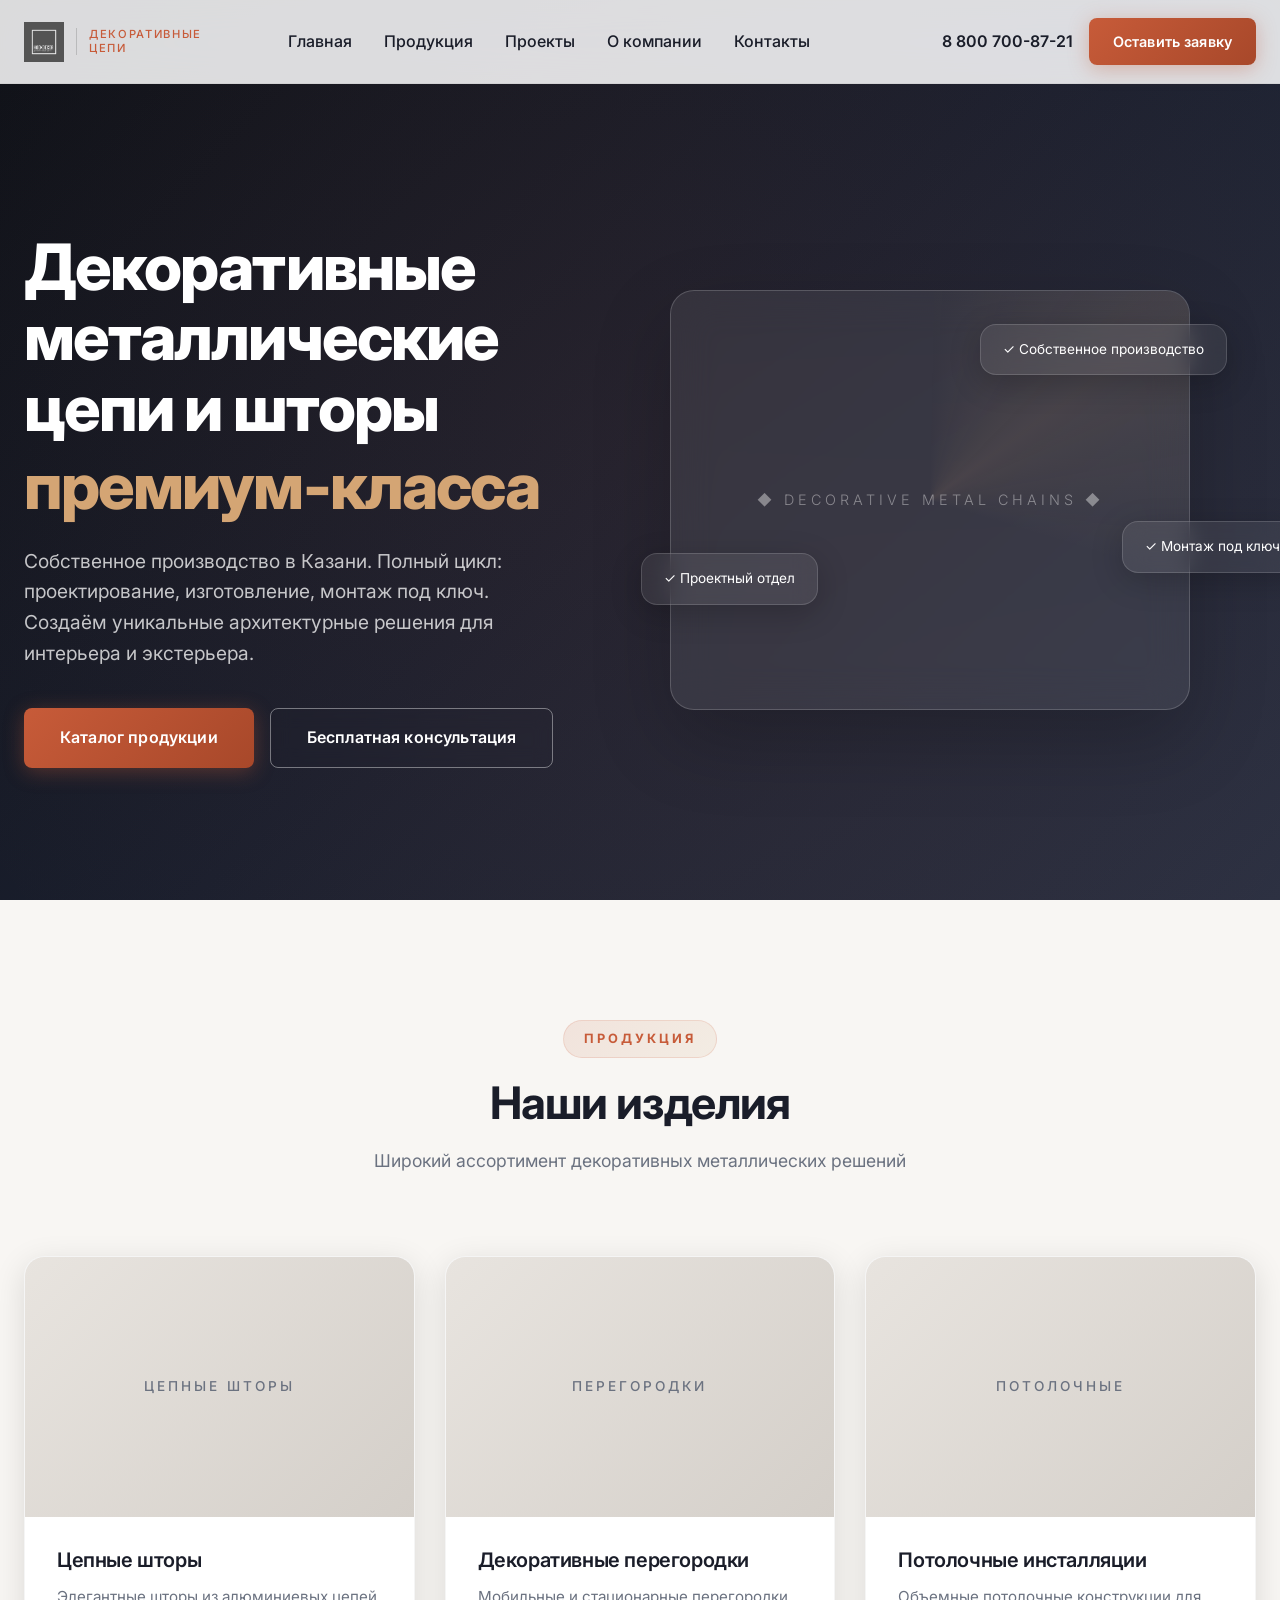
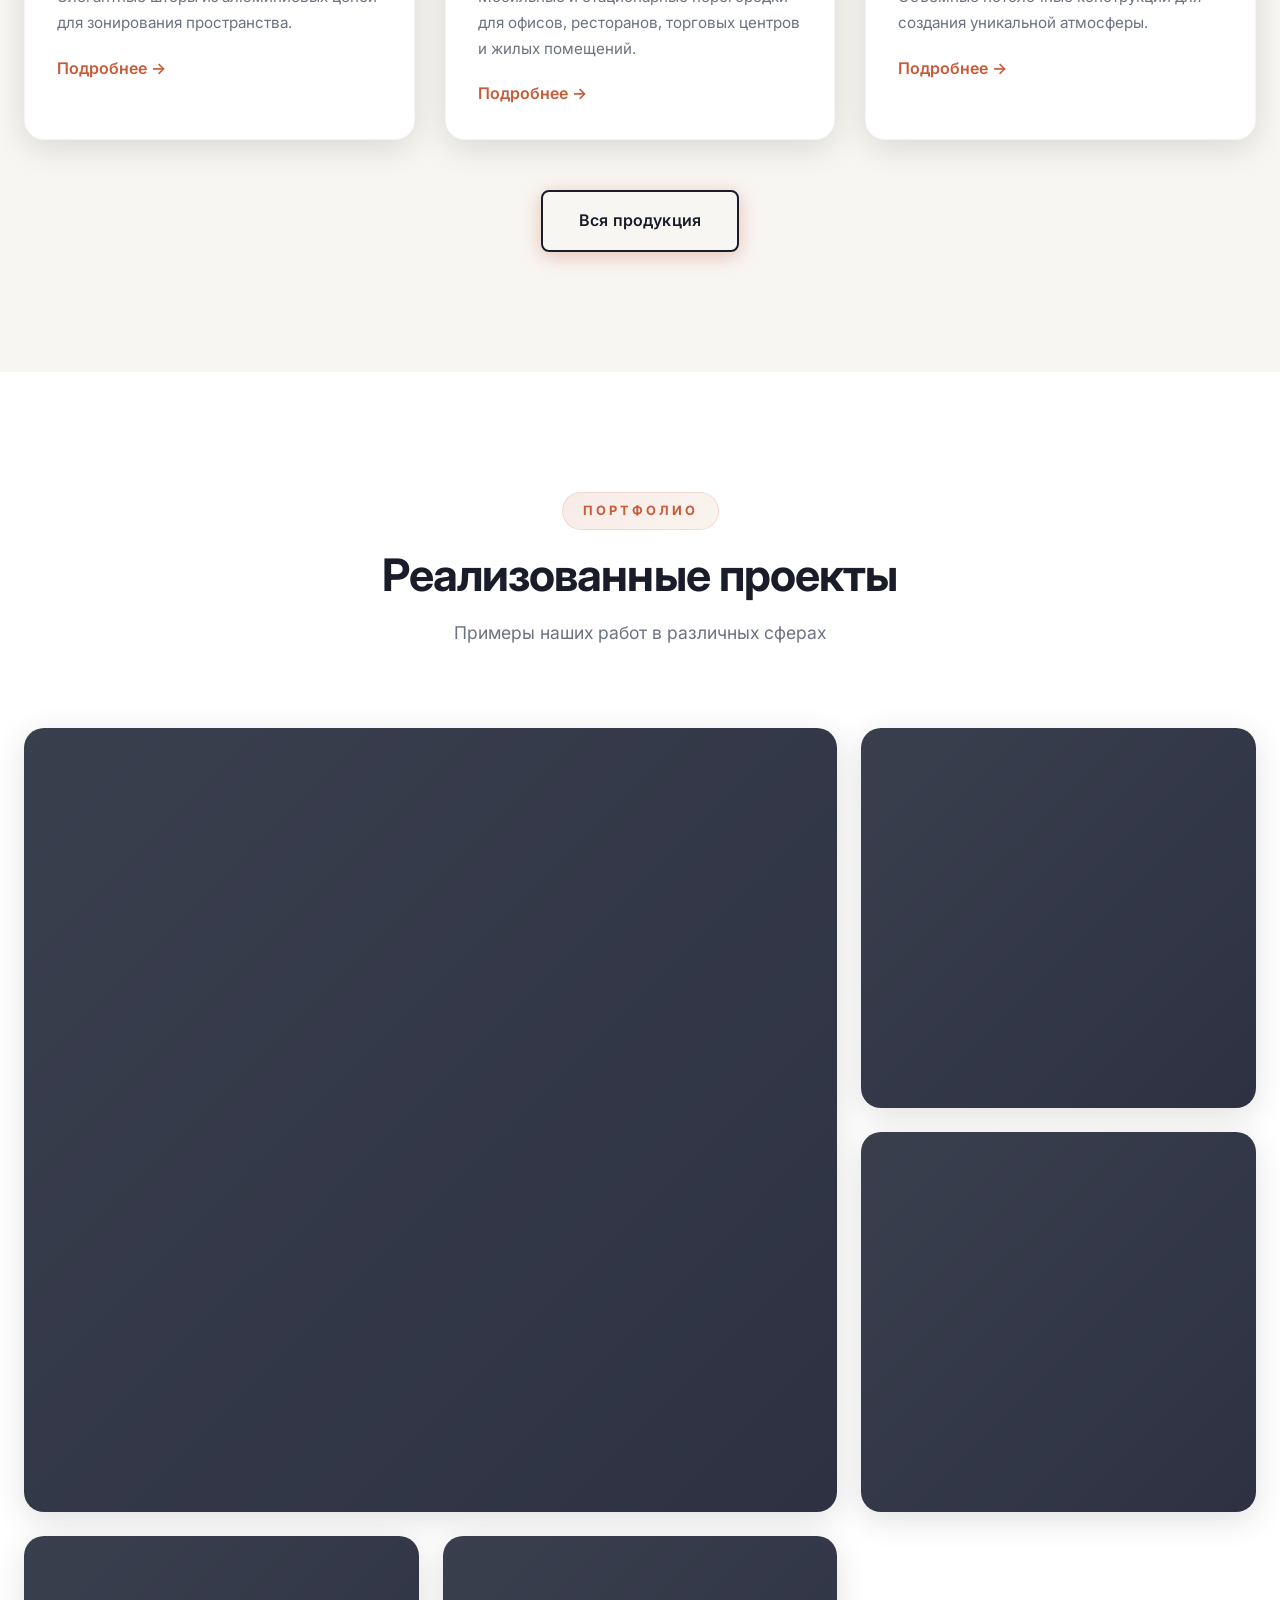
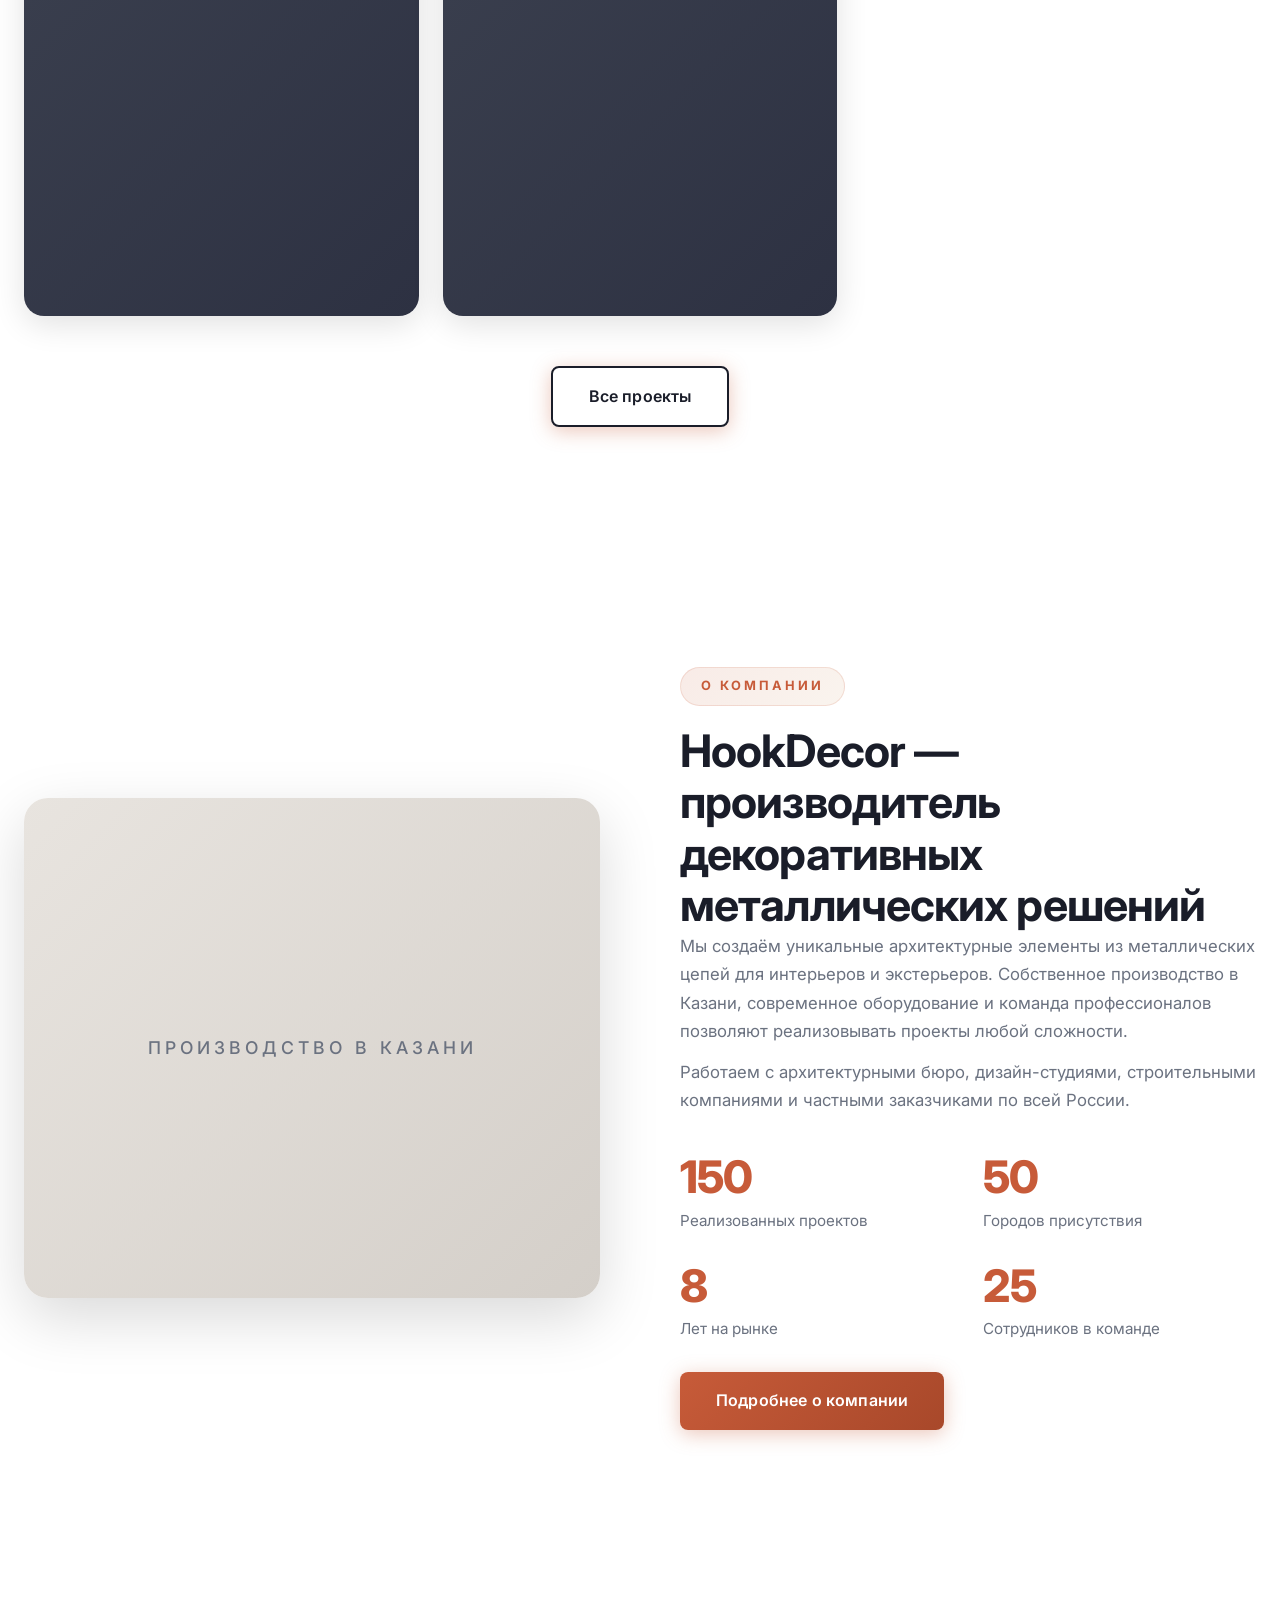
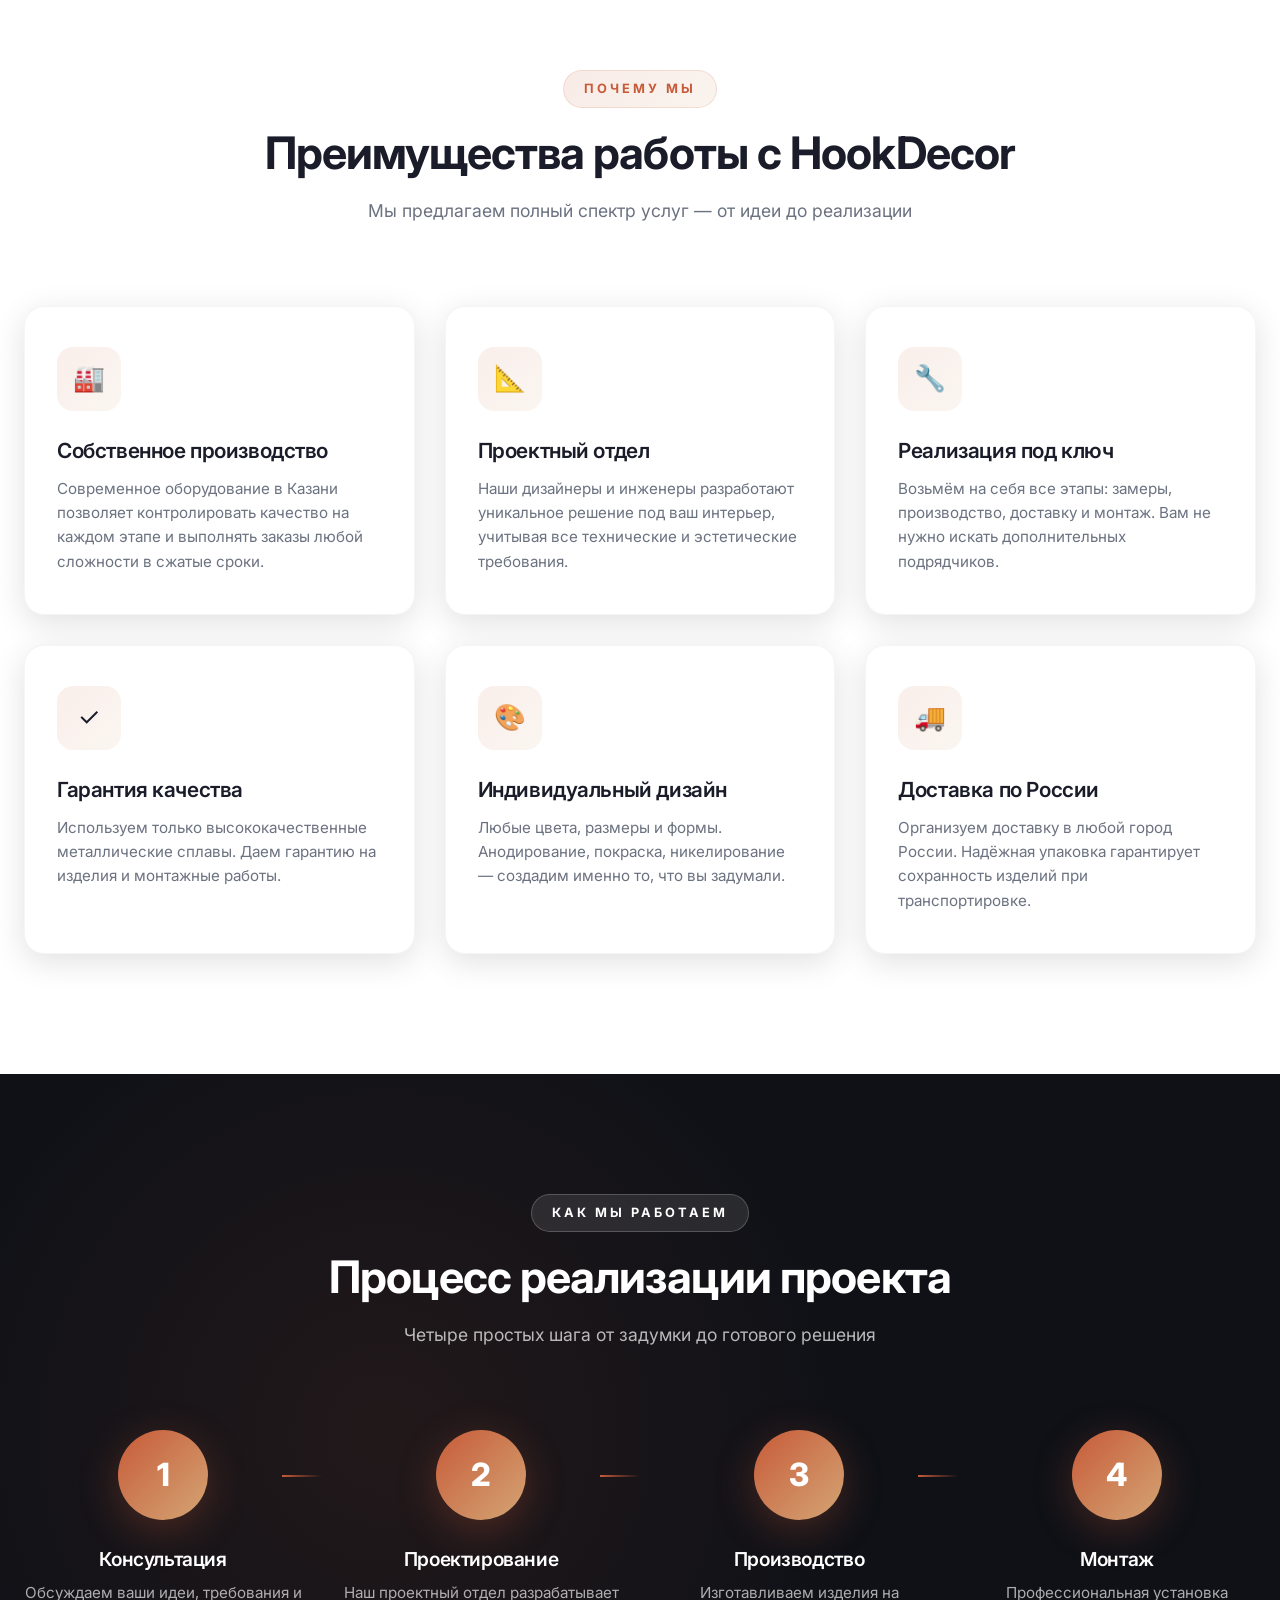
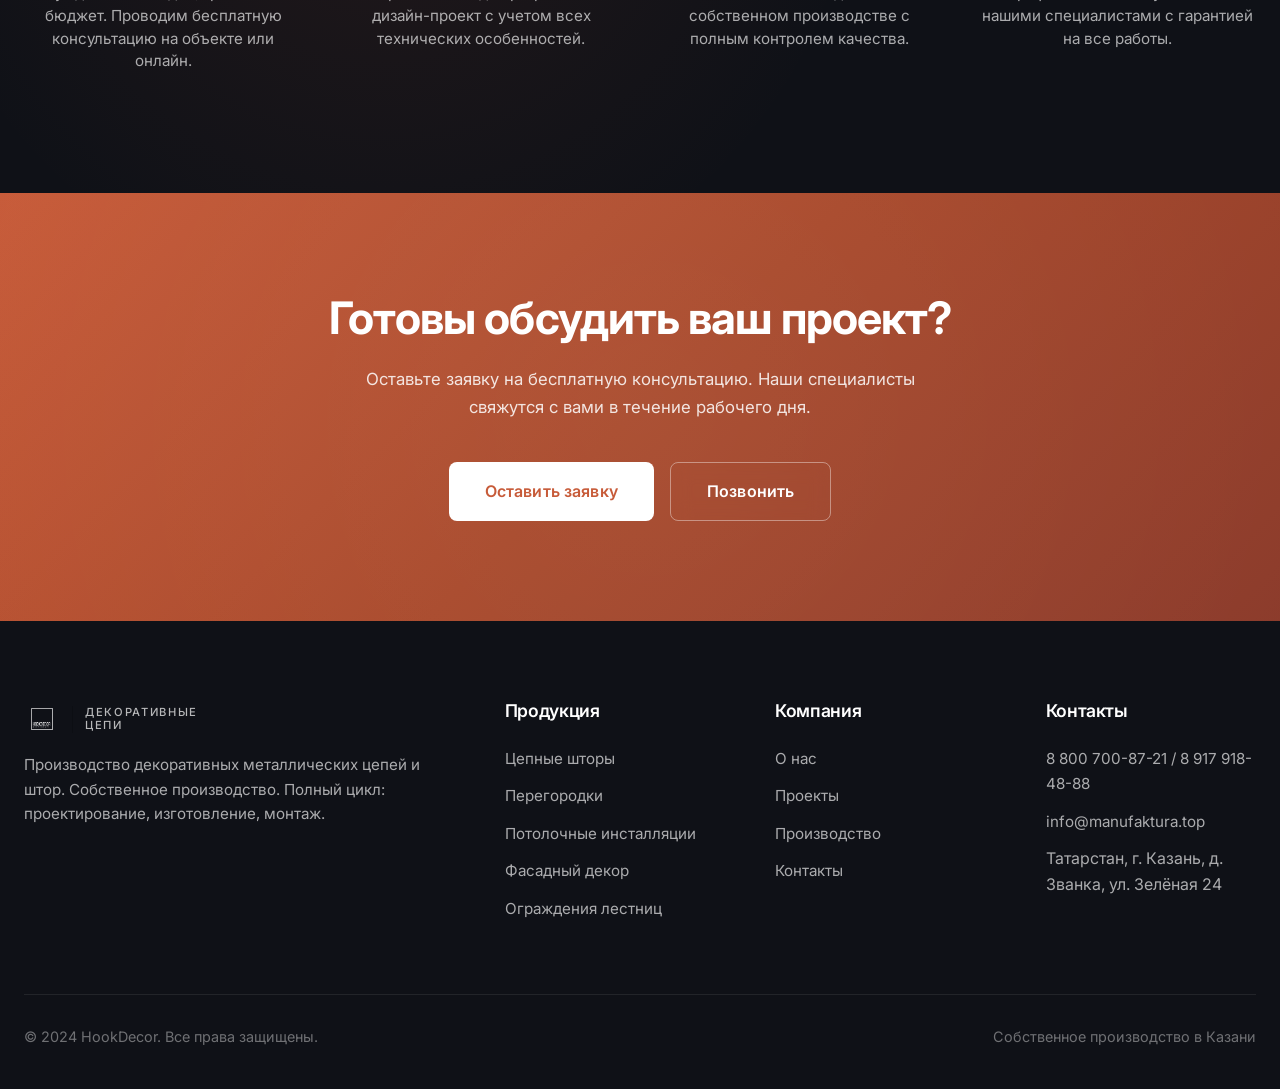
==== commit ed064527: "Обновление с логотипом и контаетами" ====
--- a/index.html
+++ b/index.html
@@ -1059,6 +1059,26 @@
     .stat-item-premium h4 { font-size: 1.8rem; }
     .step-number-premium { width: 70px; height: 70px; font-size: 1.5rem; }
     .contact-form-premium { padding: 24px; }
+}
+
+/* Logo with image */
+.logo-img-wrap { display: flex; align-items: center; gap: 12px; text-decoration: none; }
+.logo-img { height: 40px; width: auto; display: block; }
+.logo-img-footer { height: 36px; filter: brightness(0) invert(1); }
+.logo-tagline {
+    font-size: 0.7rem;
+    font-weight: 500;
+    letter-spacing: 0.15em;
+    text-transform: uppercase;
+    color: var(--text-light);
+    line-height: 1.2;
+    border-left: 1px solid rgba(0,0,0,0.15);
+    padding-left: 12px;
+    max-width: 80px;
+}
+@media (max-width: 480px) {
+    .logo-tagline { display: none; }
+    .logo-img { height: 32px; }
 }
 
 /* Mobile Burger Menu */
@@ -1146,7 +1166,10 @@
 <header class="header-premium">
 <div class="container-premium">
 <div class="header-inner-premium">
-<a href="index.html" class="logo-premium">Hook<span style="color:#c75b39;">Decor</span></a>
+<a href="index.html" class="logo-premium logo-img-wrap">
+<img src="logo-dark.png" alt="HookDecor" class="logo-img">
+<span class="logo-tagline">Декоративные цепи</span>
+</a>
 <nav class="header-desktop-nav" style="display:flex;gap:32px;">
 <a href="index.html" style="font-weight:500;color:#1a1d29;">Главная</a>
 <a href="products.html" style="font-weight:500;color:#1a1d29;">Продукция</a>
@@ -1155,7 +1178,7 @@
 <a href="contacts.html" style="font-weight:500;color:#1a1d29;">Контакты</a>
 </nav>
 <div class="header-desktop-phone" style="display:flex;align-items:center;gap:16px;">
-<a href="tel:+7843XXXXXXX" style="font-weight:600;color:#1a1d29;">+7 (843) XXX-XX-XX</a>
+<a href="tel:+78007008721" style="font-weight:600;color:#1a1d29;">8 800 700-87-21</a>
 <a href="contacts.html" class="btn-premium btn-primary-premium header-desktop-cta" style="padding:12px 24px;font-size:0.9rem;">Оставить заявку</a>
 </div>
 <button class="burger-btn" id="burgerBtn" aria-label="Меню">
@@ -1170,7 +1193,7 @@
 <a href="projects.html">Проекты</a>
 <a href="about.html">О компании</a>
 <a href="contacts.html">Контакты</a>
-<a href="tel:+7843XXXXXXX" class="mobile-phone">+7 (843) XXX-XX-XX</a>
+<a href="tel:+78007008721" class="mobile-phone">8 800 700-87-21</a>
 <a href="contacts.html" class="mobile-cta">Оставить заявку</a>
 </nav>
 
@@ -1198,49 +1221,6 @@
 </div>
 </section>
 
-<!-- FEATURES -->
-<section class="section-premium">
-<div class="container-premium">
-<div class="section-header-premium fade-in-premium">
-<span class="section-label-premium">Почему мы</span>
-<h2>Преимущества работы с HookDecor</h2>
-<p>Мы предлагаем полный спектр услуг — от идеи до реализации</p>
-</div>
-<div class="features-grid-premium">
-<div class="feature-card-premium fade-in-premium">
-<div class="feature-icon-premium">🏭</div>
-<h3>Собственное производство</h3>
-<p>Современное оборудование в Казани позволяет контролировать качество на каждом этапе и выполнять заказы любой сложности в сжатые сроки.</p>
-</div>
-<div class="feature-card-premium fade-in-premium">
-<div class="feature-icon-premium">📐</div>
-<h3>Проектный отдел</h3>
-<p>Наши дизайнеры и инженеры разработают уникальное решение под ваш интерьер, учитывая все технические и эстетические требования.</p>
-</div>
-<div class="feature-card-premium fade-in-premium">
-<div class="feature-icon-premium">🔧</div>
-<h3>Реализация под ключ</h3>
-<p>Возьмём на себя все этапы: замеры, производство, доставку и монтаж. Вам не нужно искать дополнительных подрядчиков.</p>
-</div>
-<div class="feature-card-premium fade-in-premium">
-<div class="feature-icon-premium">✓</div>
-<h3>Гарантия качества</h3>
-<p>Используем только высококачественные металлические сплавы. Даем гарантию на изделия и монтажные работы.</p>
-</div>
-<div class="feature-card-premium fade-in-premium">
-<div class="feature-icon-premium">🎨</div>
-<h3>Индивидуальный дизайн</h3>
-<p>Любые цвета, размеры и формы. Анодирование, покраска, никелирование — создадим именно то, что вы задумали.</p>
-</div>
-<div class="feature-card-premium fade-in-premium">
-<div class="feature-icon-premium">🚚</div>
-<h3>Доставка по России</h3>
-<p>Организуем доставку в любой город России. Надёжная упаковка гарантирует сохранность изделий при транспортировке.</p>
-</div>
-</div>
-</div>
-</section>
-
 <!-- PRODUCTS PREVIEW -->
 <section class="section-premium products-section-premium">
 <div class="container-premium">
@@ -1277,39 +1257,6 @@
 </div>
 <div style="text-align:center;margin-top:50px;">
 <a href="products.html" class="btn-premium btn-primary-premium" style="background:transparent;color:#1a1d29;border:2px solid #1a1d29;">Вся продукция</a>
-</div>
-</div>
-</section>
-
-<!-- PROCESS -->
-<section class="section-premium process-section-premium">
-<div class="container-premium">
-<div class="section-header-premium fade-in-premium">
-<span class="section-label-premium" style="background:rgba(255,255,255,0.1);color:white;border-color:rgba(255,255,255,0.2);">Как мы работаем</span>
-<h2 style="color:white;">Процесс реализации проекта</h2>
-<p style="color:rgba(255,255,255,0.7);">Четыре простых шага от задумки до готового решения</p>
-</div>
-<div class="process-grid-premium">
-<div class="process-step-premium fade-in-premium">
-<div class="step-number-premium">1</div>
-<h3>Консультация</h3>
-<p>Обсуждаем ваши идеи, требования и бюджет. Проводим бесплатную консультацию на объекте или онлайн.</p>
-</div>
-<div class="process-step-premium fade-in-premium">
-<div class="step-number-premium">2</div>
-<h3>Проектирование</h3>
-<p>Наш проектный отдел разрабатывает дизайн-проект с учетом всех технических особенностей.</p>
-</div>
-<div class="process-step-premium fade-in-premium">
-<div class="step-number-premium">3</div>
-<h3>Производство</h3>
-<p>Изготавливаем изделия на собственном производстве с полным контролем качества.</p>
-</div>
-<div class="process-step-premium fade-in-premium">
-<div class="step-number-premium">4</div>
-<h3>Монтаж</h3>
-<p>Профессиональная установка нашими специалистами с гарантией на все работы.</p>
-</div>
 </div>
 </div>
 </section>
@@ -1387,6 +1334,82 @@
 </div>
 </section>
 
+<!-- FEATURES -->
+<section class="section-premium">
+<div class="container-premium">
+<div class="section-header-premium fade-in-premium">
+<span class="section-label-premium">Почему мы</span>
+<h2>Преимущества работы с HookDecor</h2>
+<p>Мы предлагаем полный спектр услуг — от идеи до реализации</p>
+</div>
+<div class="features-grid-premium">
+<div class="feature-card-premium fade-in-premium">
+<div class="feature-icon-premium">🏭</div>
+<h3>Собственное производство</h3>
+<p>Современное оборудование в Казани позволяет контролировать качество на каждом этапе и выполнять заказы любой сложности в сжатые сроки.</p>
+</div>
+<div class="feature-card-premium fade-in-premium">
+<div class="feature-icon-premium">📐</div>
+<h3>Проектный отдел</h3>
+<p>Наши дизайнеры и инженеры разработают уникальное решение под ваш интерьер, учитывая все технические и эстетические требования.</p>
+</div>
+<div class="feature-card-premium fade-in-premium">
+<div class="feature-icon-premium">🔧</div>
+<h3>Реализация под ключ</h3>
+<p>Возьмём на себя все этапы: замеры, производство, доставку и монтаж. Вам не нужно искать дополнительных подрядчиков.</p>
+</div>
+<div class="feature-card-premium fade-in-premium">
+<div class="feature-icon-premium">✓</div>
+<h3>Гарантия качества</h3>
+<p>Используем только высококачественные металлические сплавы. Даем гарантию на изделия и монтажные работы.</p>
+</div>
+<div class="feature-card-premium fade-in-premium">
+<div class="feature-icon-premium">🎨</div>
+<h3>Индивидуальный дизайн</h3>
+<p>Любые цвета, размеры и формы. Анодирование, покраска, никелирование — создадим именно то, что вы задумали.</p>
+</div>
+<div class="feature-card-premium fade-in-premium">
+<div class="feature-icon-premium">🚚</div>
+<h3>Доставка по России</h3>
+<p>Организуем доставку в любой город России. Надёжная упаковка гарантирует сохранность изделий при транспортировке.</p>
+</div>
+</div>
+</div>
+</section>
+
+<!-- PROCESS -->
+<section class="section-premium process-section-premium">
+<div class="container-premium">
+<div class="section-header-premium fade-in-premium">
+<span class="section-label-premium" style="background:rgba(255,255,255,0.1);color:white;border-color:rgba(255,255,255,0.2);">Как мы работаем</span>
+<h2 style="color:white;">Процесс реализации проекта</h2>
+<p style="color:rgba(255,255,255,0.7);">Четыре простых шага от задумки до готового решения</p>
+</div>
+<div class="process-grid-premium">
+<div class="process-step-premium fade-in-premium">
+<div class="step-number-premium">1</div>
+<h3>Консультация</h3>
+<p>Обсуждаем ваши идеи, требования и бюджет. Проводим бесплатную консультацию на объекте или онлайн.</p>
+</div>
+<div class="process-step-premium fade-in-premium">
+<div class="step-number-premium">2</div>
+<h3>Проектирование</h3>
+<p>Наш проектный отдел разрабатывает дизайн-проект с учетом всех технических особенностей.</p>
+</div>
+<div class="process-step-premium fade-in-premium">
+<div class="step-number-premium">3</div>
+<h3>Производство</h3>
+<p>Изготавливаем изделия на собственном производстве с полным контролем качества.</p>
+</div>
+<div class="process-step-premium fade-in-premium">
+<div class="step-number-premium">4</div>
+<h3>Монтаж</h3>
+<p>Профессиональная установка нашими специалистами с гарантией на все работы.</p>
+</div>
+</div>
+</div>
+</section>
+
 <!-- CTA -->
 <section class="cta-section-premium">
 <div class="container-premium">
@@ -1395,7 +1418,7 @@
 <p>Оставьте заявку на бесплатную консультацию. Наши специалисты свяжутся с вами в течение рабочего дня.</p>
 <div class="cta-buttons-premium">
 <a href="contacts.html" class="btn-premium" style="background:white;color:#c75b39;">Оставить заявку</a>
-<a href="tel:+7843XXXXXXX" class="btn-premium btn-outline-premium">Позвонить</a>
+<a href="tel:+78007008721" class="btn-premium btn-outline-premium">Позвонить</a>
 </div>
 </div>
 </div>
@@ -1406,7 +1429,10 @@
 <div class="container-premium">
 <div class="footer-grid-premium">
 <div class="footer-brand-premium">
-<a href="index.html" class="logo-premium" style="color:white;">Hook<span style="color:#d4a574;">Decor</span></a>
+<a href="index.html" class="logo-premium logo-img-wrap">
+<img src="logo-white.png" alt="HookDecor" class="logo-img logo-img-footer">
+<span class="logo-tagline" style="color:rgba(255,255,255,0.7);">Декоративные цепи</span>
+</a>
 <p>Производство декоративных металлических цепей и штор. Собственное производство. Полный цикл: проектирование, изготовление, монтаж.</p>
 </div>
 <div class="footer-links-premium">
@@ -1431,9 +1457,9 @@
 <div class="footer-links-premium">
 <h4>Контакты</h4>
 <ul>
-<li><a href="tel:+7843XXXXXXX">+7 (843) XXX-XX-XX</a></li>
-<li><a href="mailto:info@hookdecor.ru">info@hookdecor.ru</a></li>
-<li><span style="color:rgba(255,255,255,0.65);">Казань, Татарстан</span></li>
+<li><a href="tel:+78007008721">8 800 700-87-21 / 8 917 918-48-88</a></li>
+<li><a href="mailto:info@manufaktura.top">info@manufaktura.top</a></li>
+<li><span style="color:rgba(255,255,255,0.65);">Татарстан, г. Казань, д. Званка, ул. Зелёная 24</span></li>
 </ul>
 </div>
 </div>
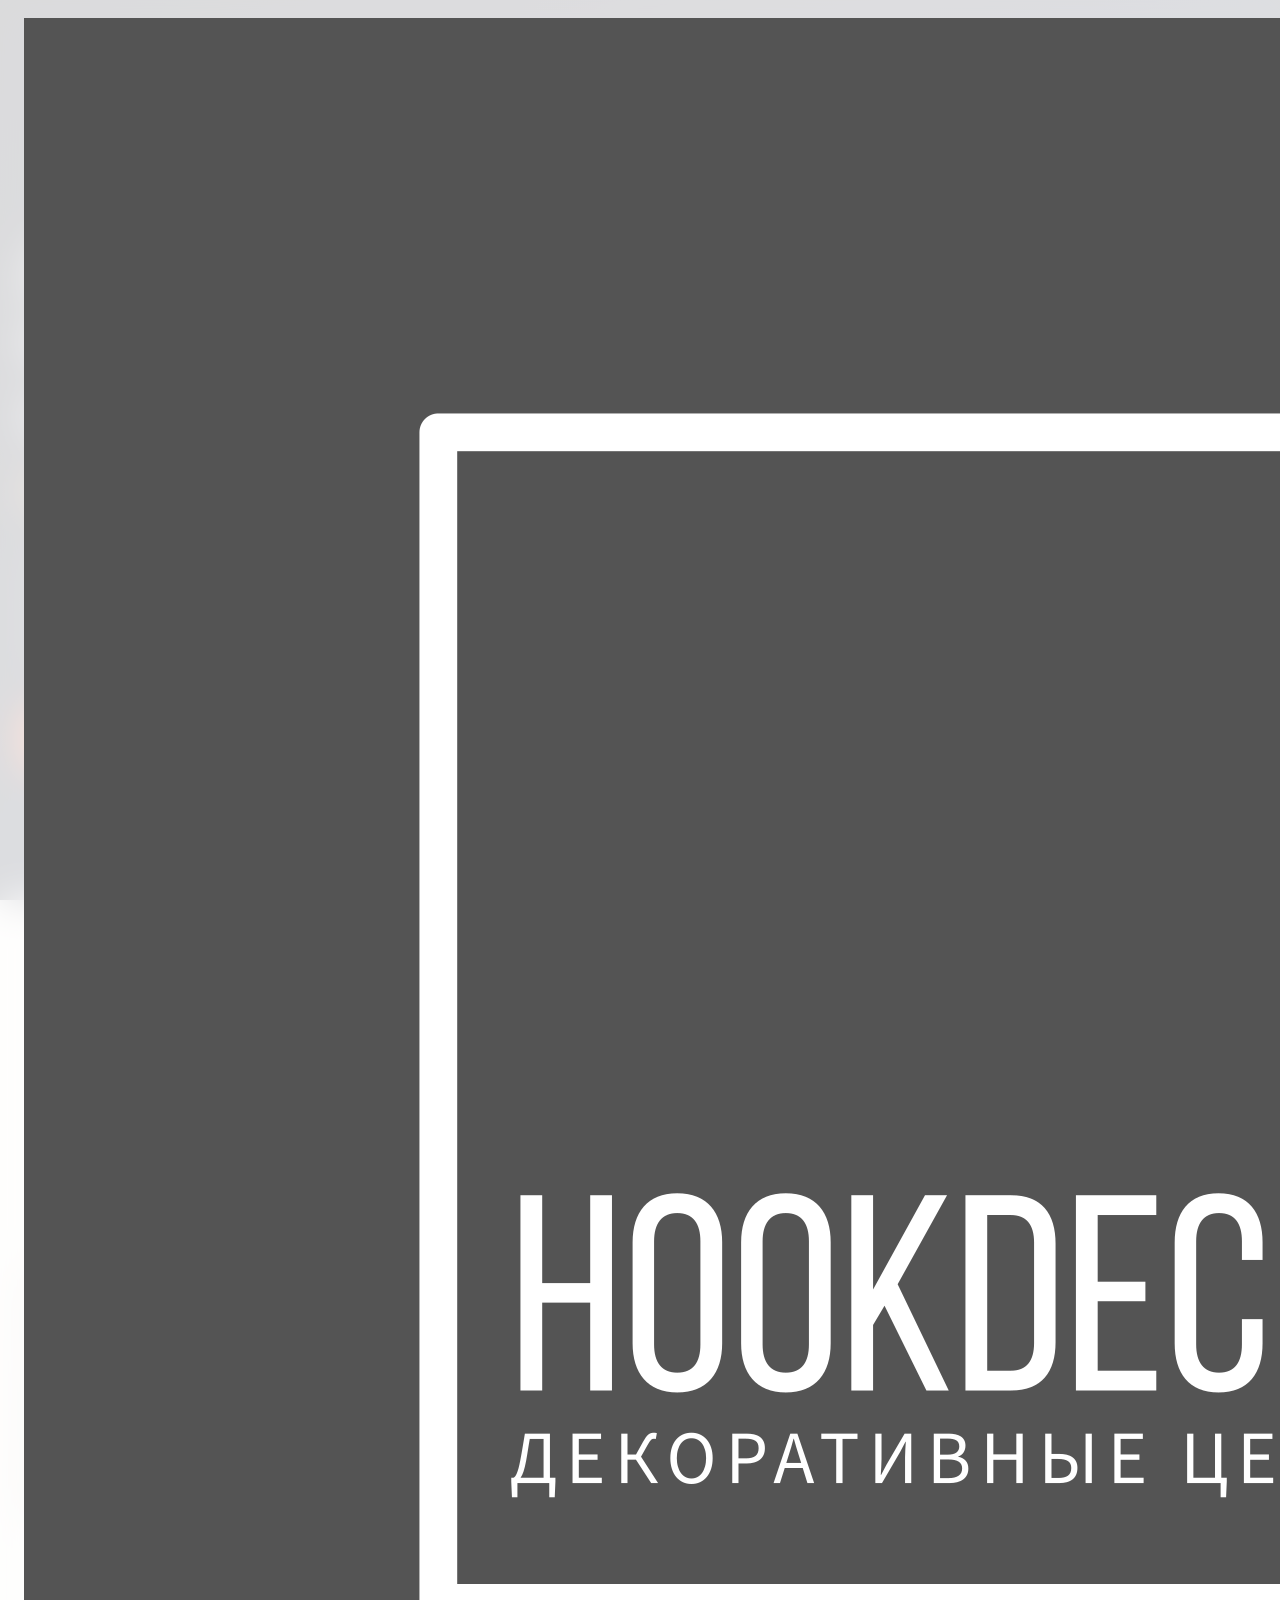
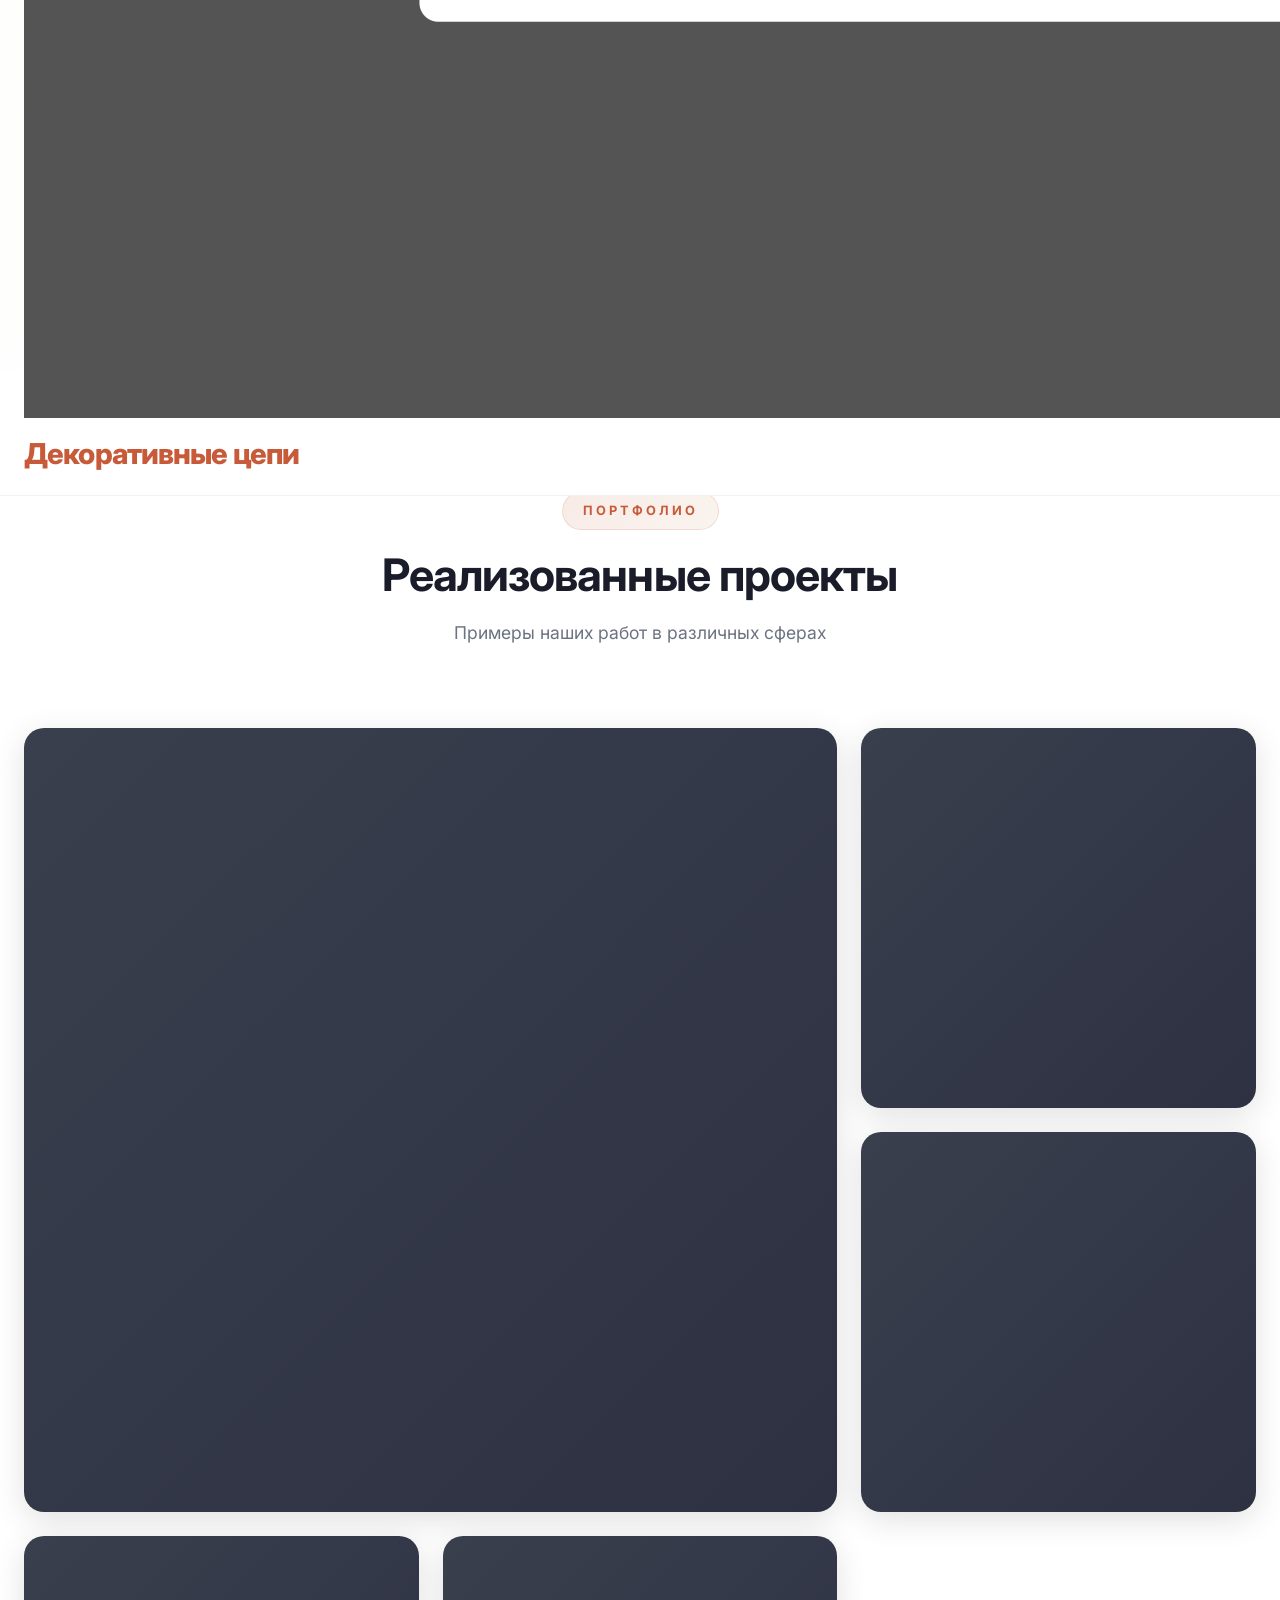
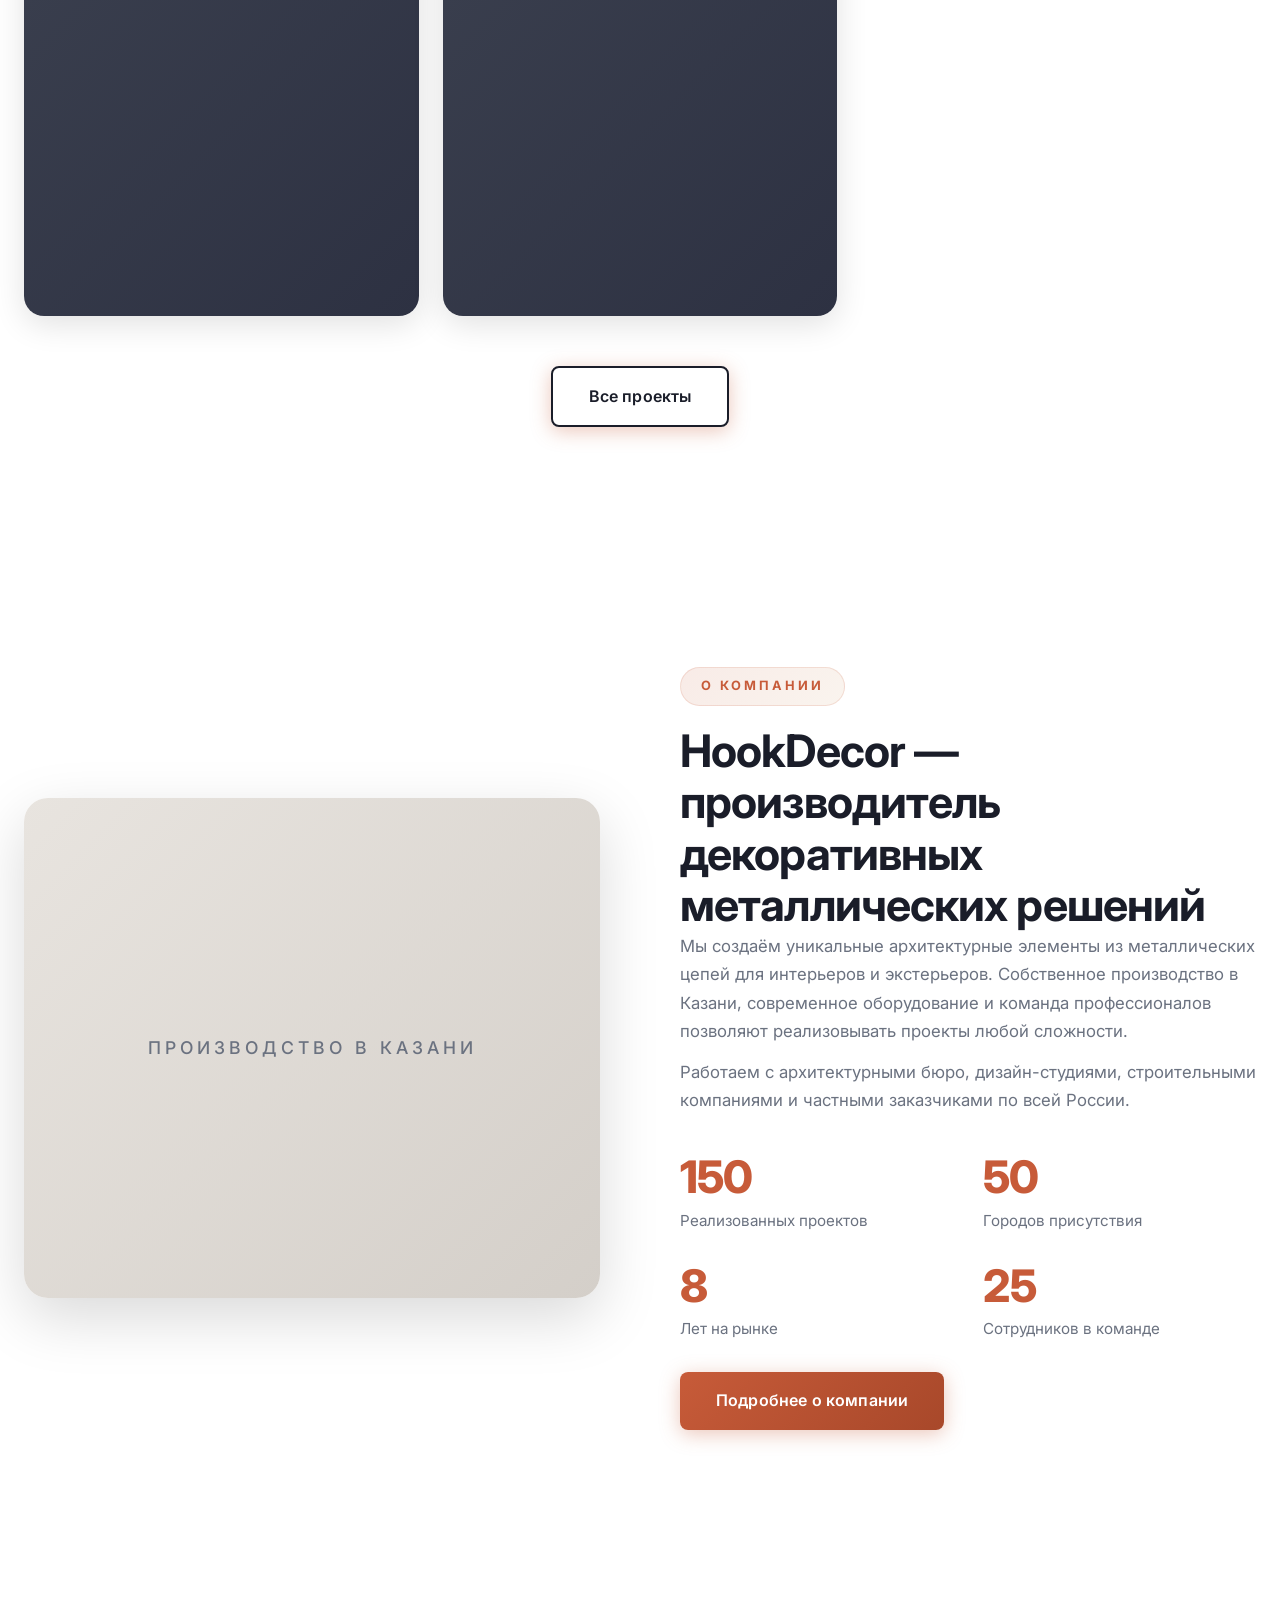
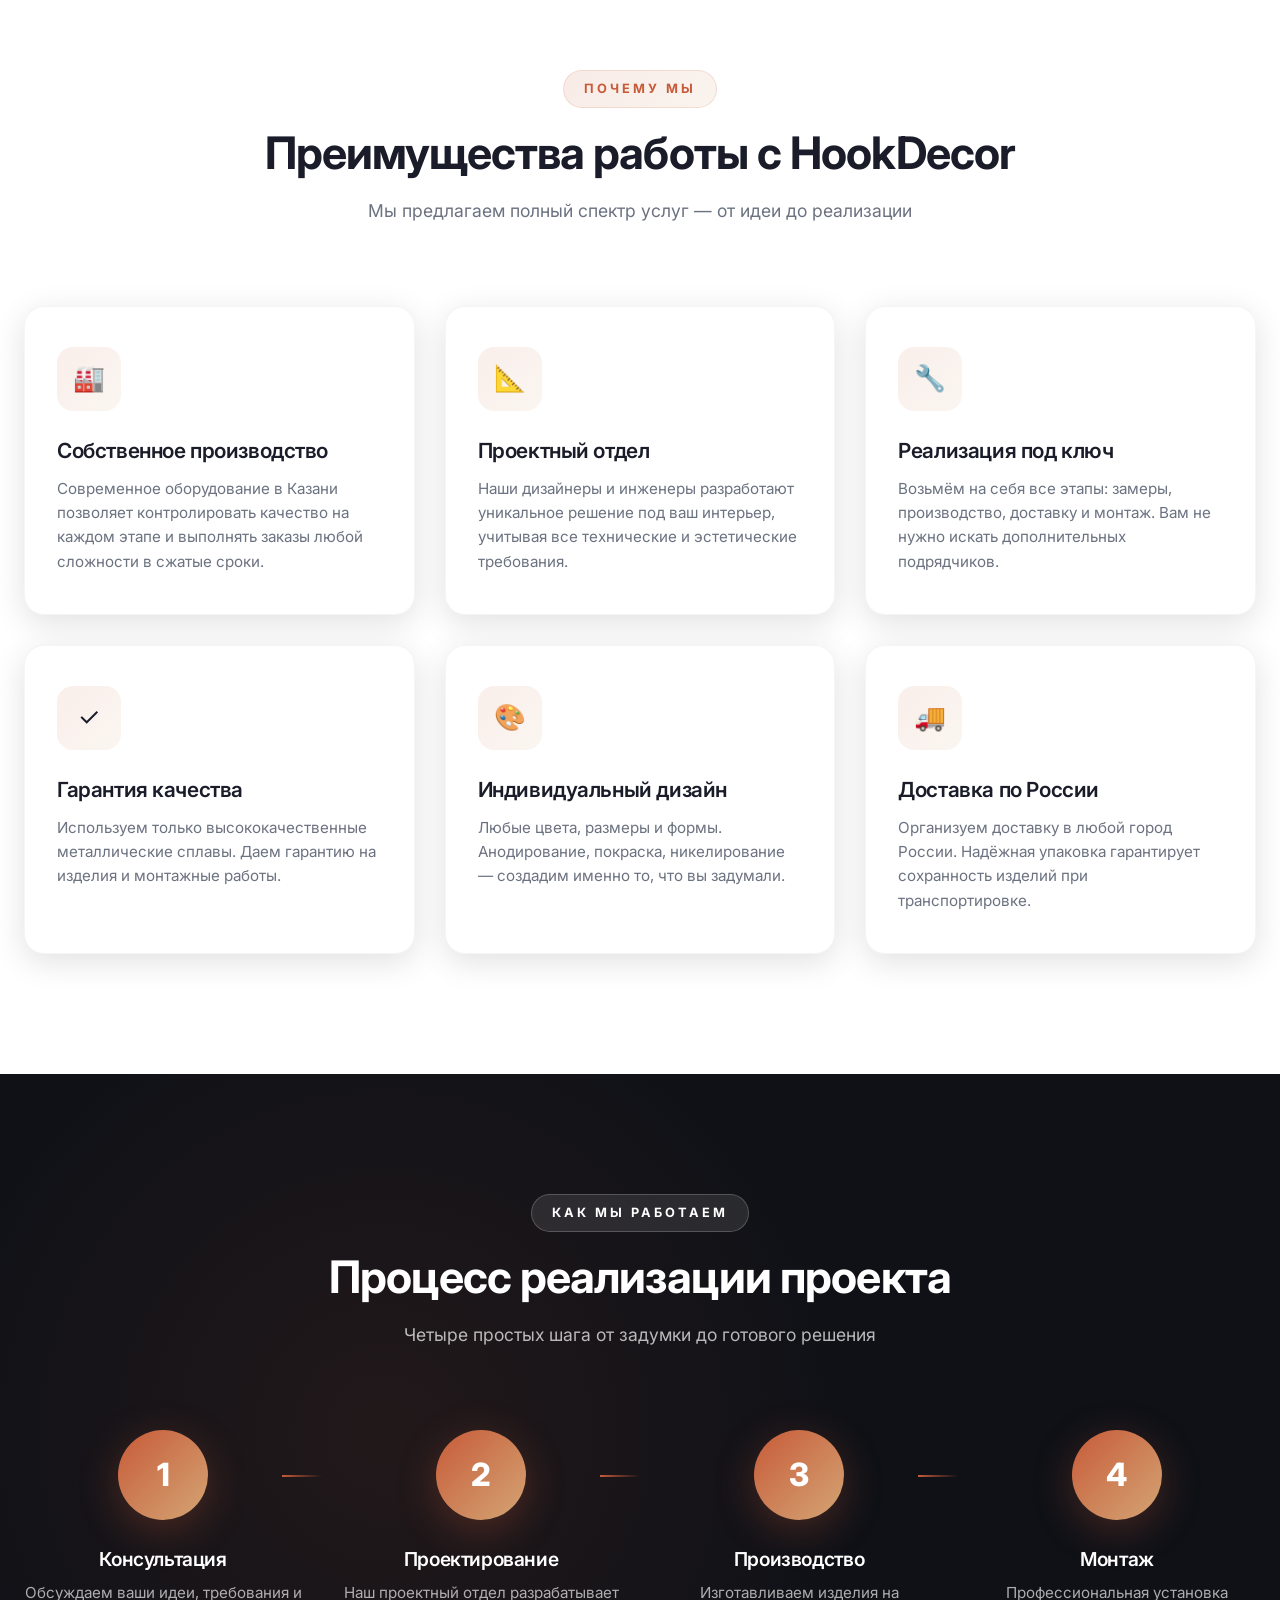
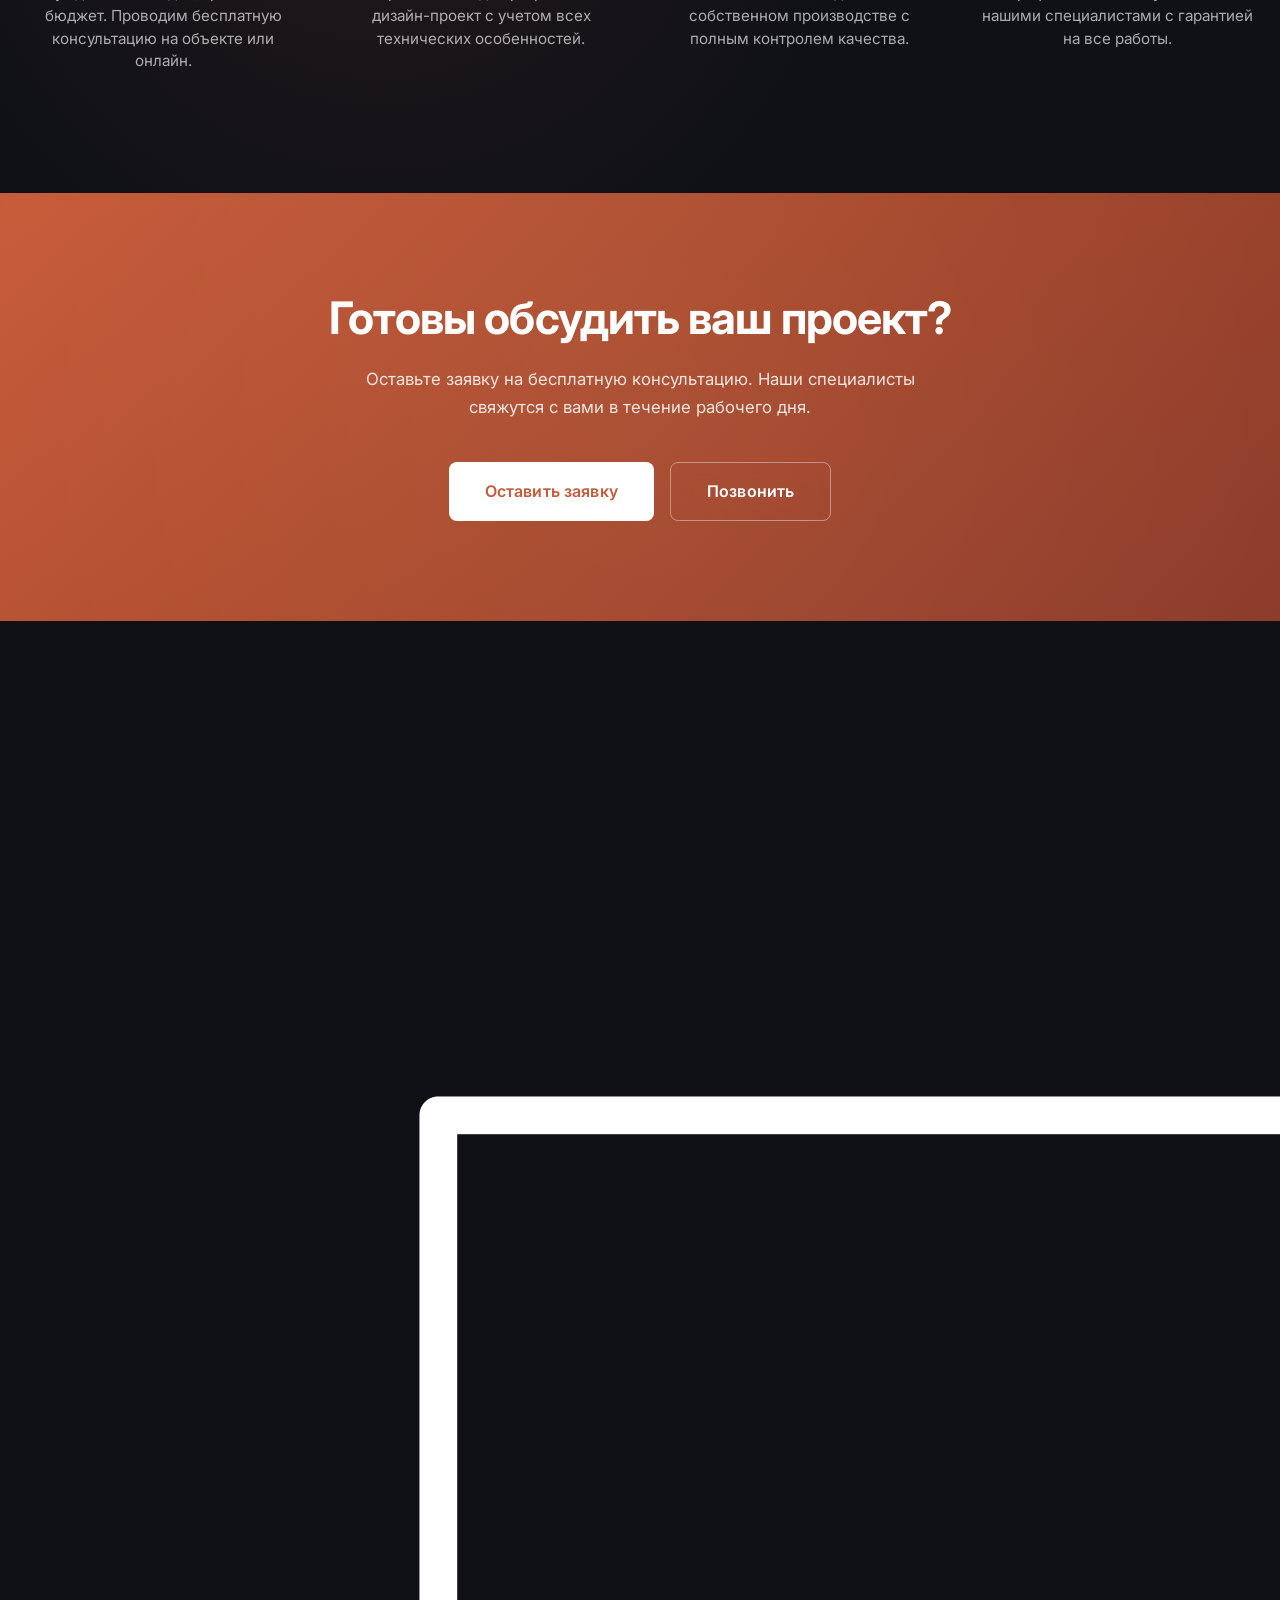
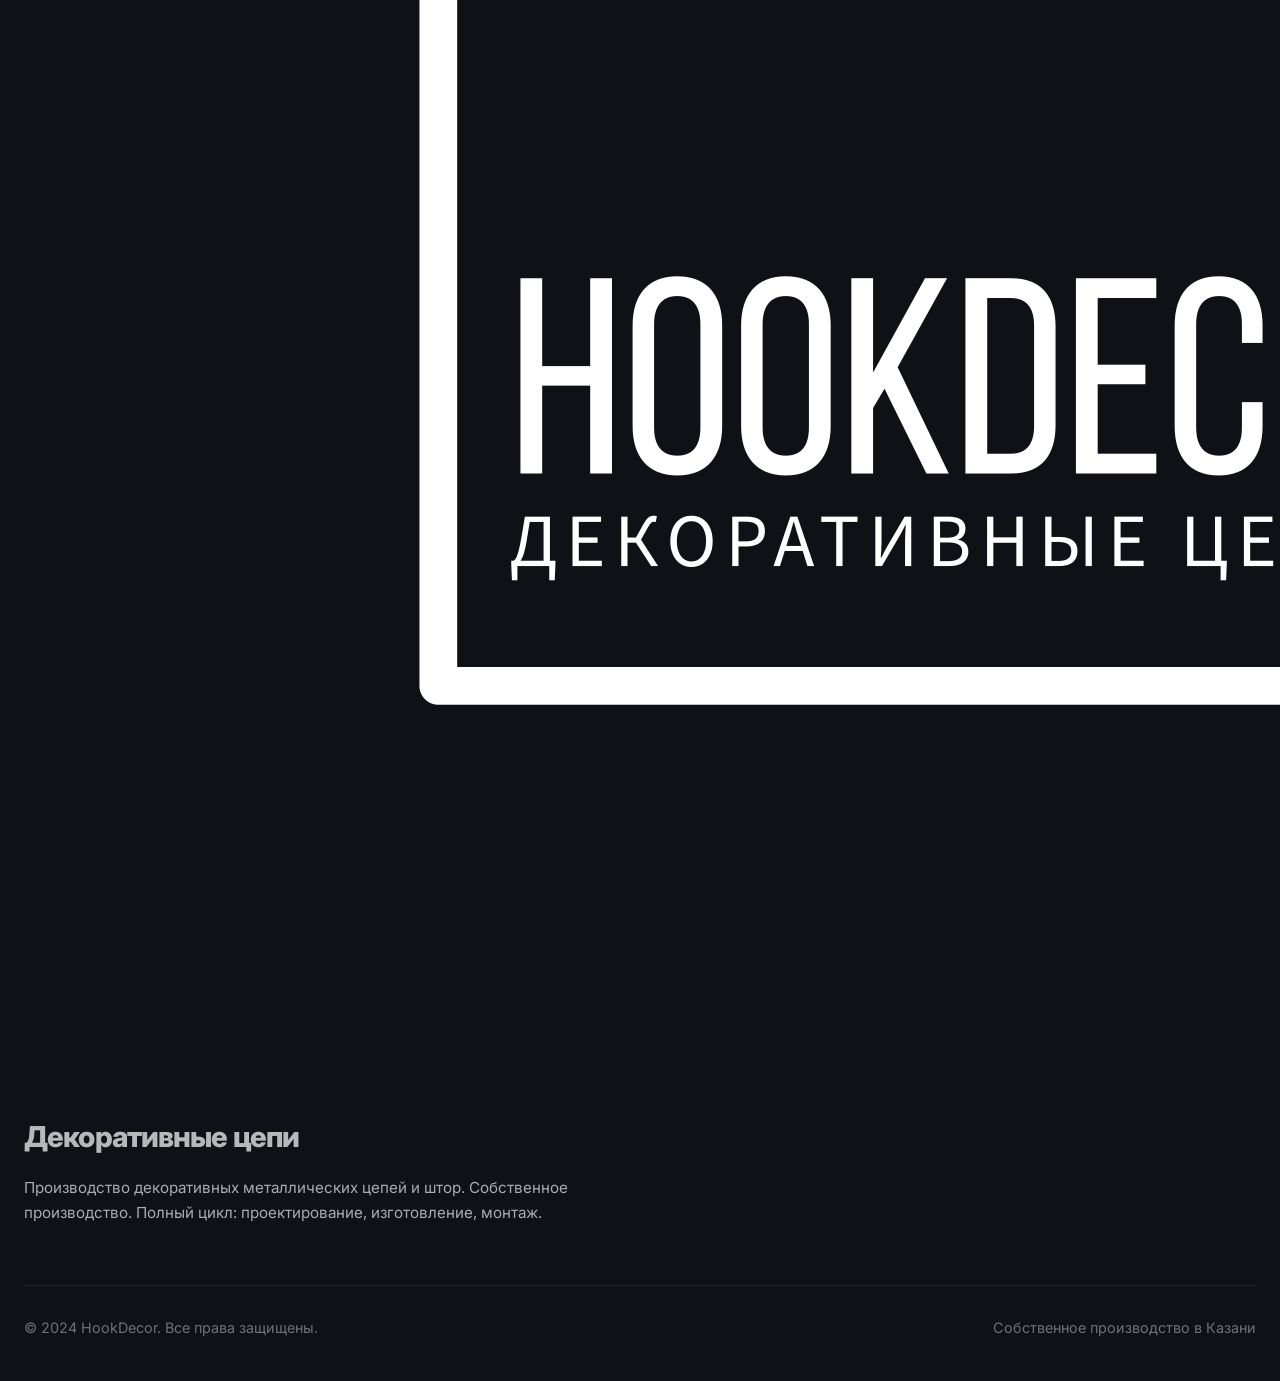
==== commit e87f328c: "Обновление v2 в 20:05" ====
--- a/index.html
+++ b/index.html
@@ -1061,25 +1061,6 @@
     .contact-form-premium { padding: 24px; }
 }
 
-/* Logo with image */
-.logo-img-wrap { display: flex; align-items: center; gap: 12px; text-decoration: none; }
-.logo-img { height: 40px; width: auto; display: block; }
-.logo-img-footer { height: 36px; filter: brightness(0) invert(1); }
-.logo-tagline {
-    font-size: 0.7rem;
-    font-weight: 500;
-    letter-spacing: 0.15em;
-    text-transform: uppercase;
-    color: var(--text-light);
-    line-height: 1.2;
-    border-left: 1px solid rgba(0,0,0,0.15);
-    padding-left: 12px;
-    max-width: 80px;
-}
-@media (max-width: 480px) {
-    .logo-tagline { display: none; }
-    .logo-img { height: 32px; }
-}
 
 /* Mobile Burger Menu */
 .burger-btn {
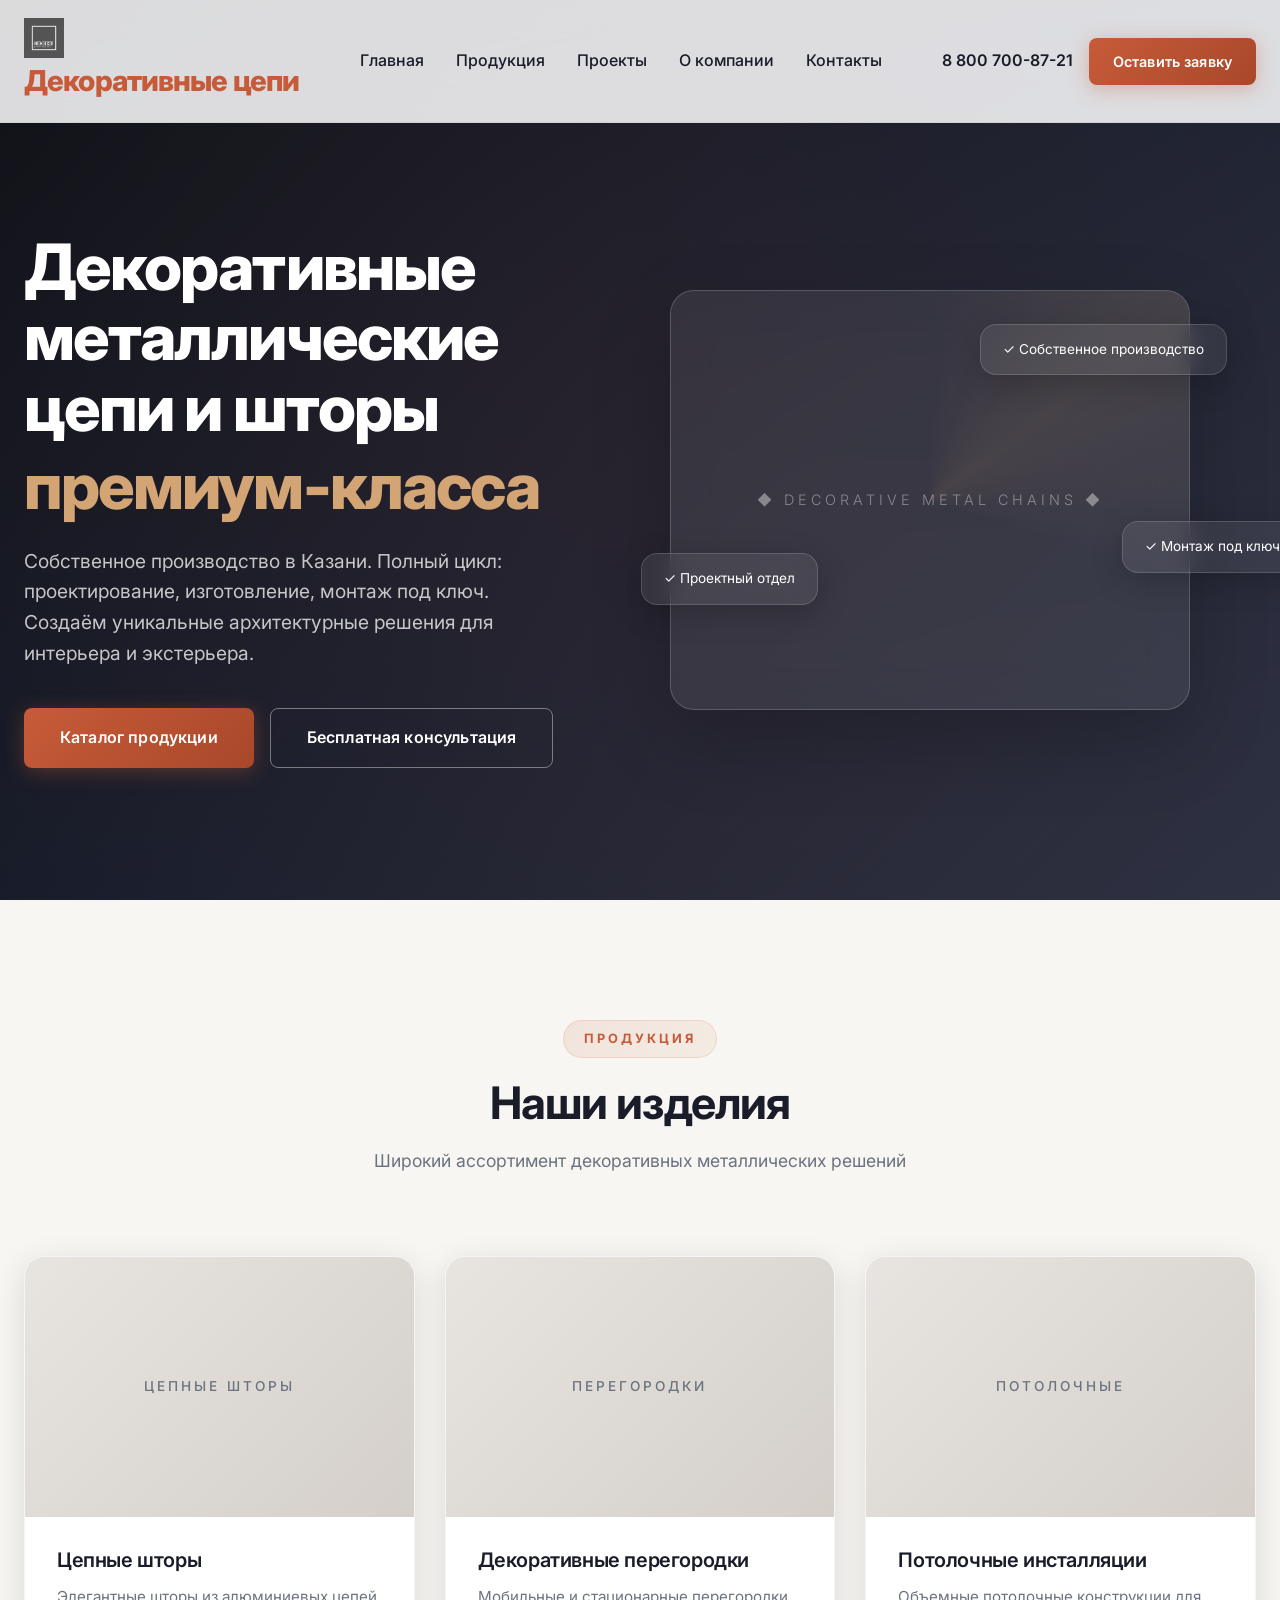
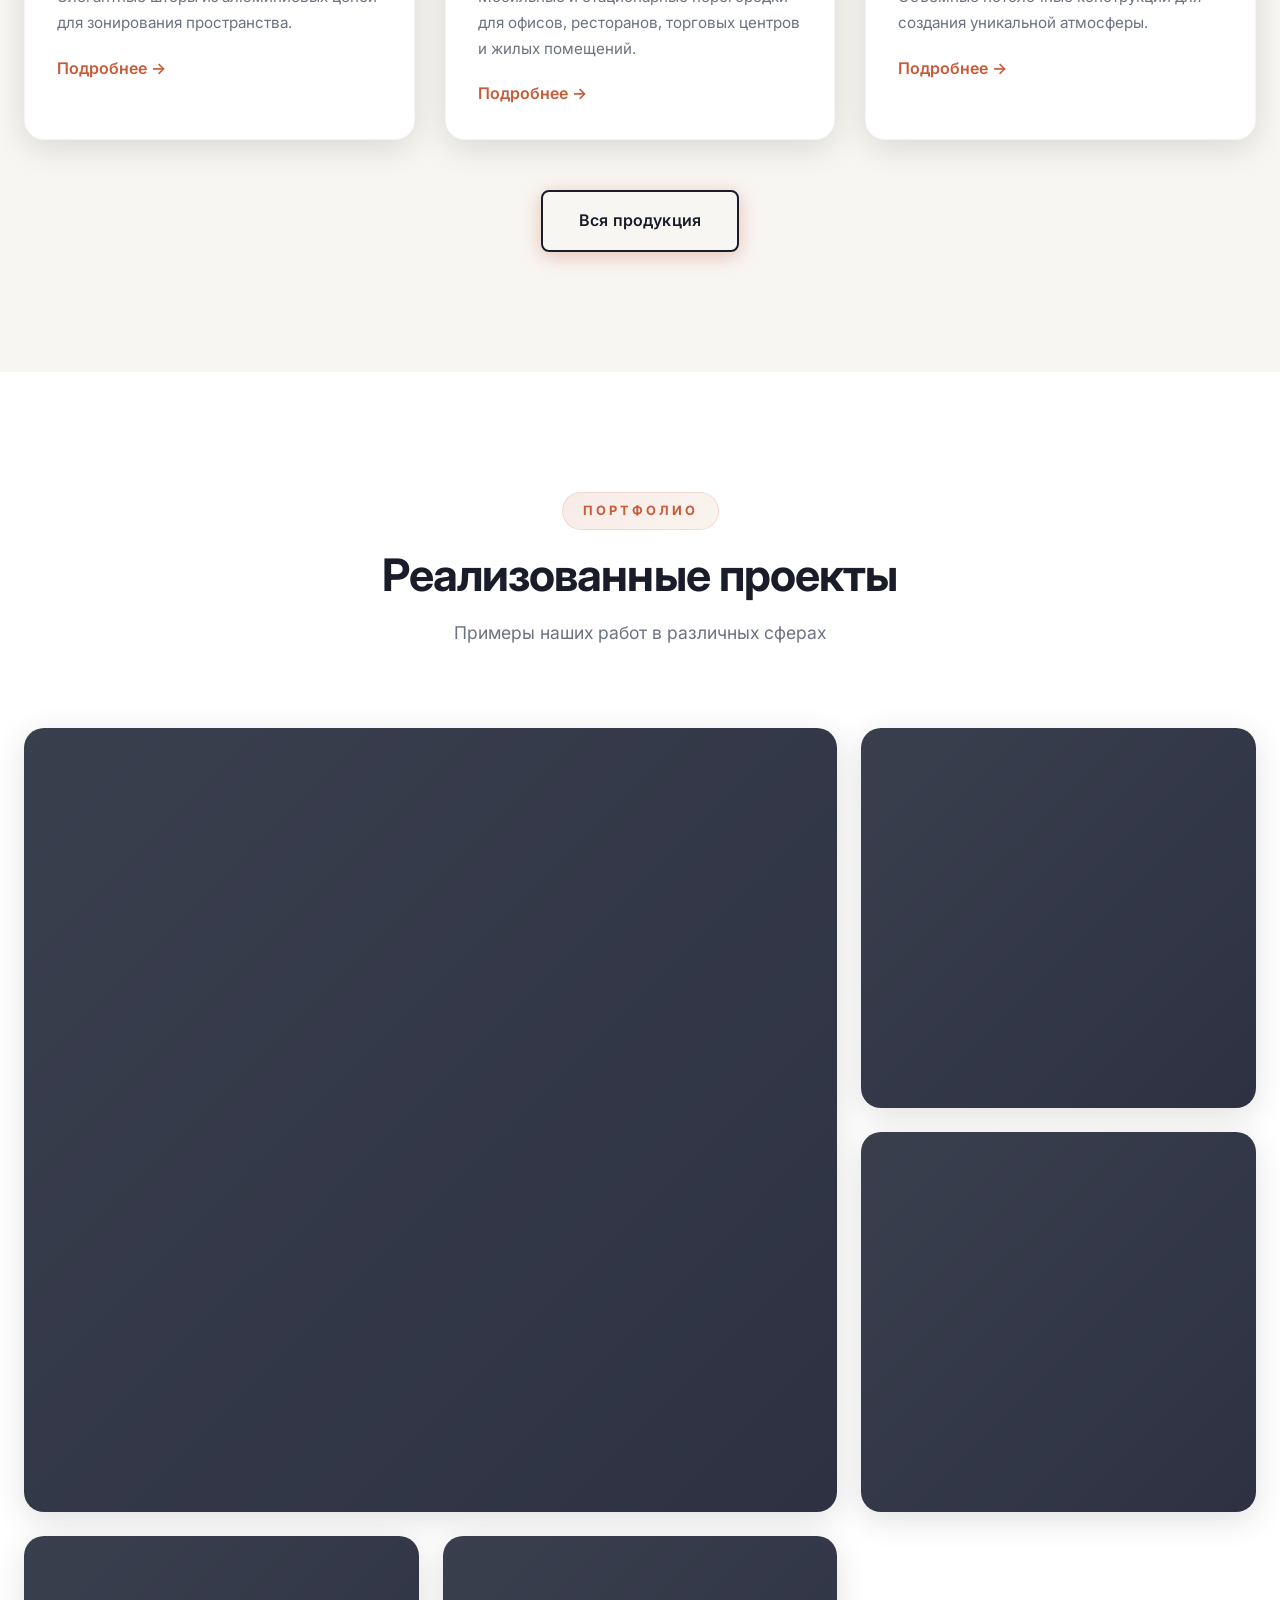
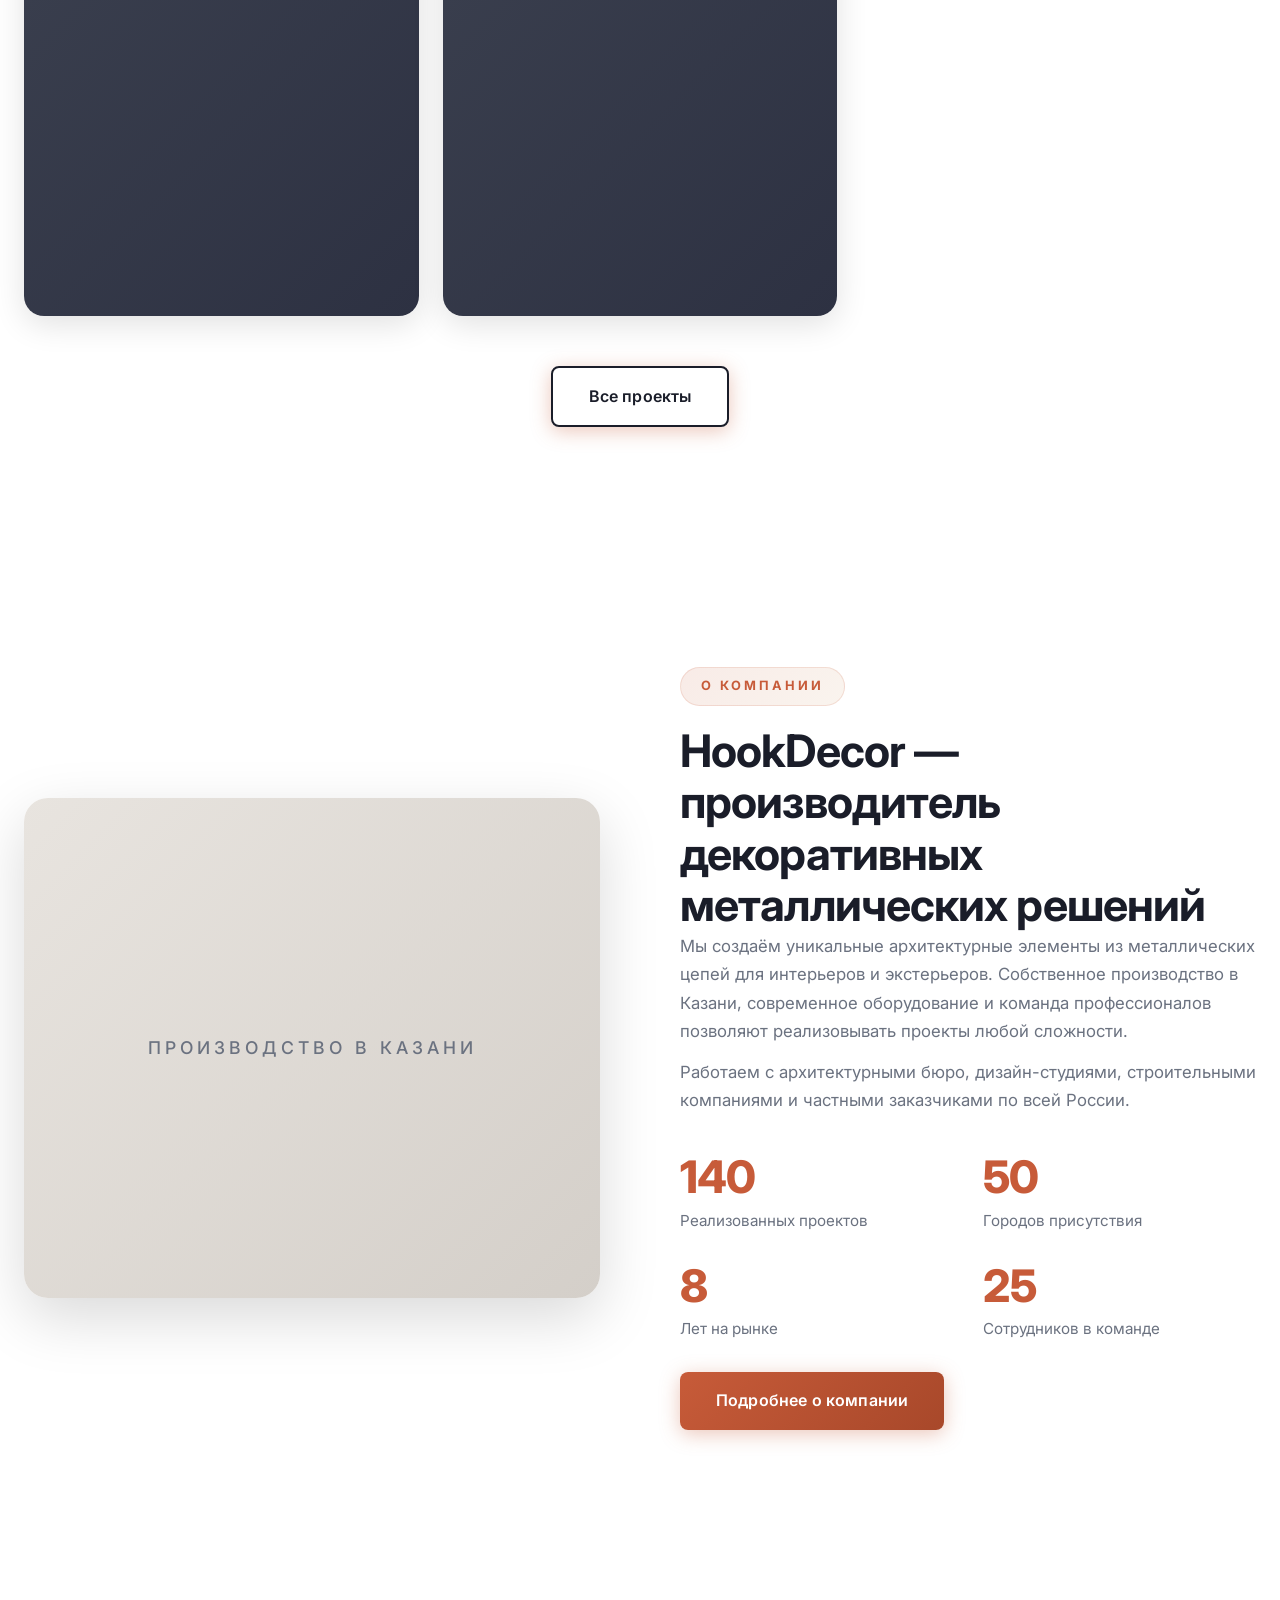
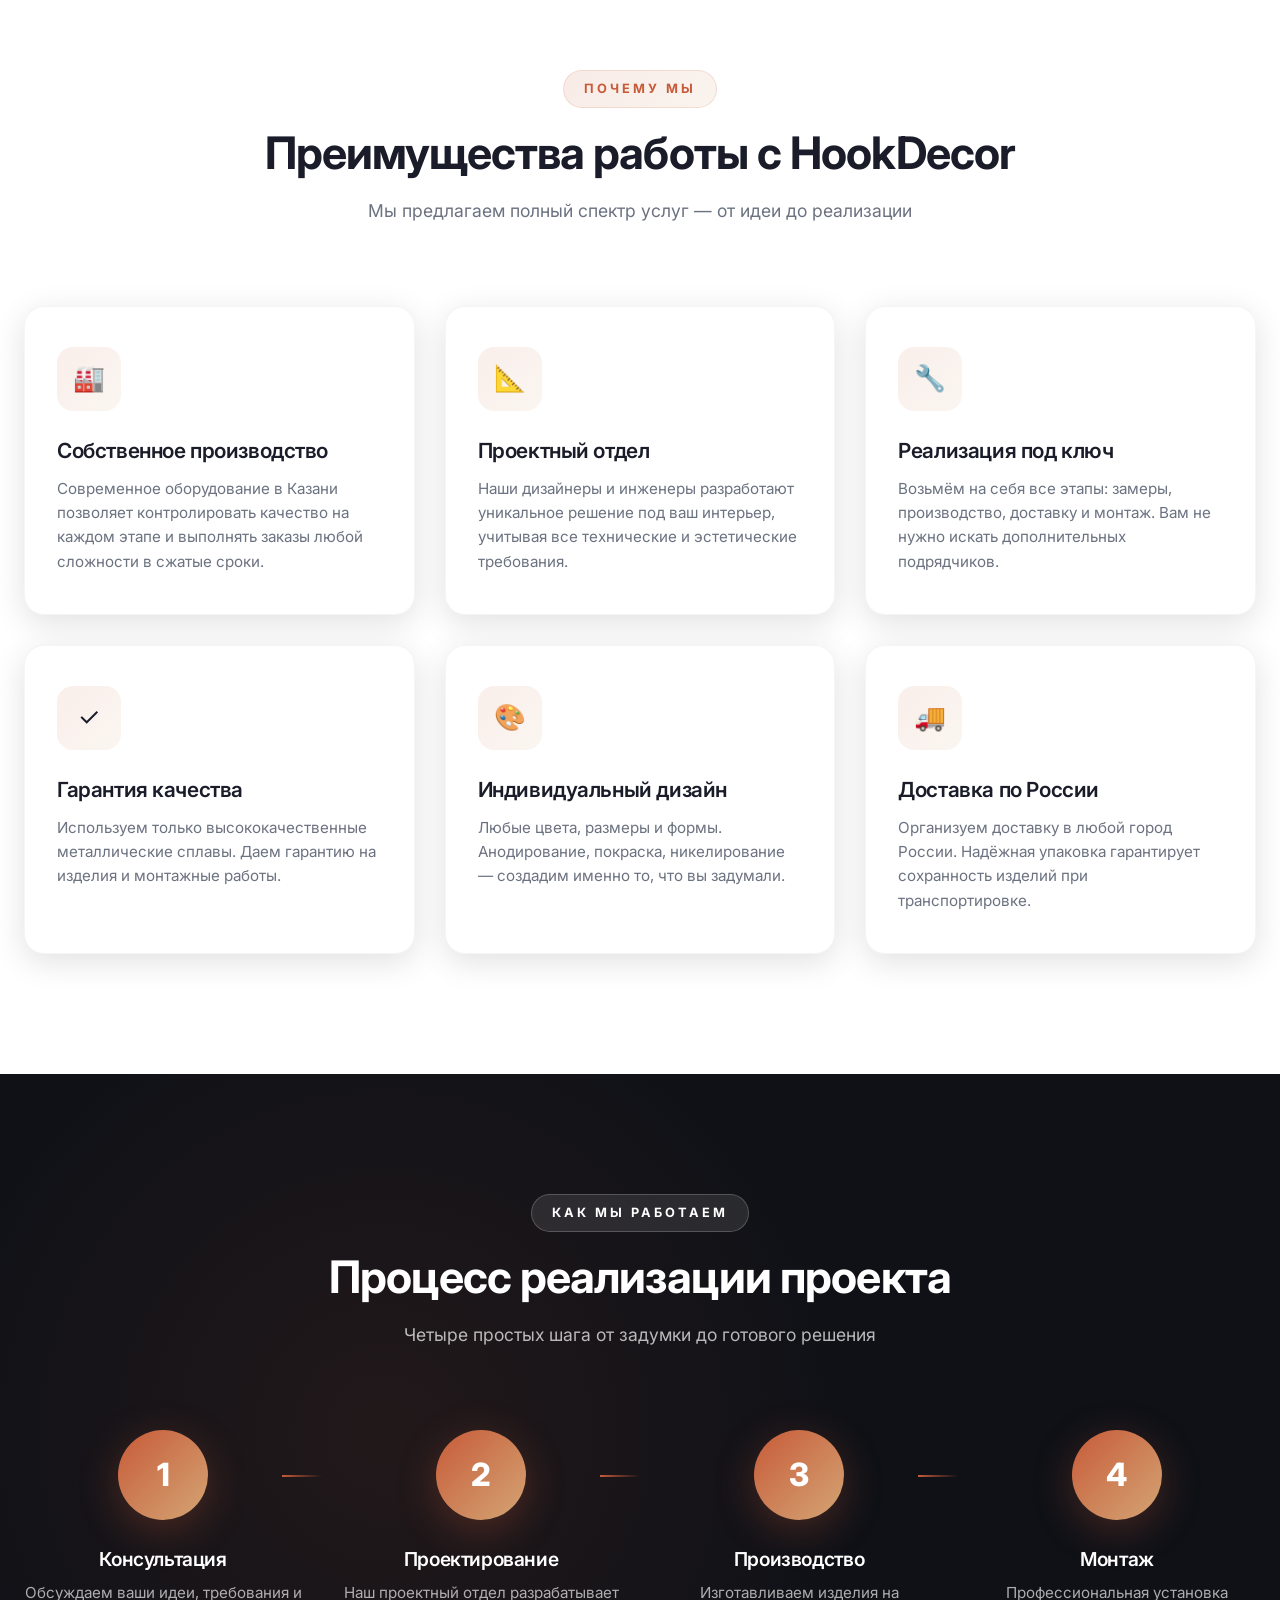
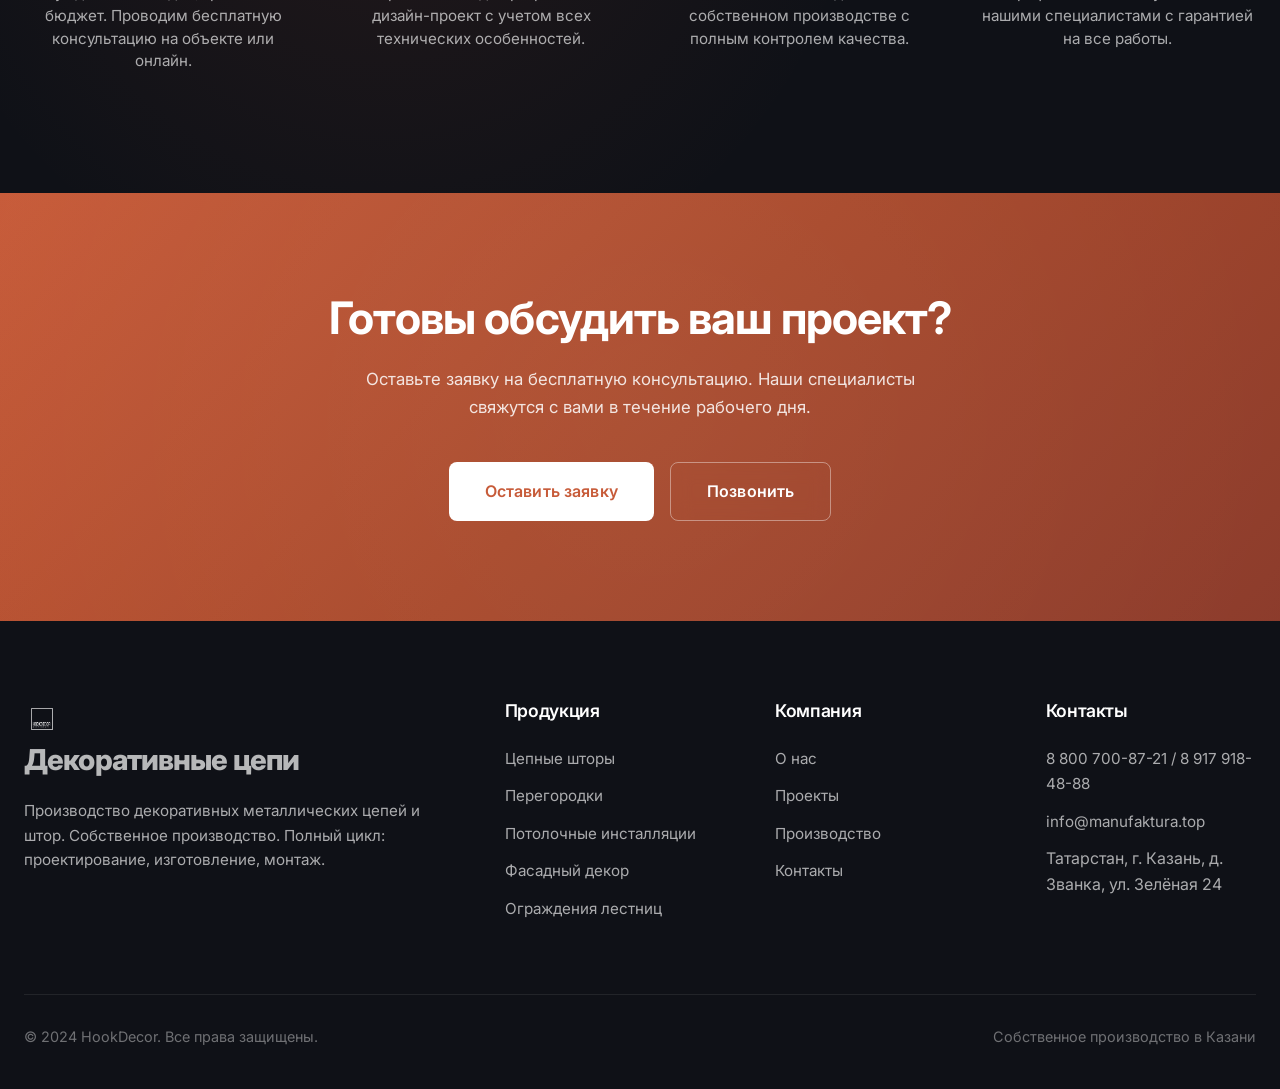
==== commit d4b6643c: "Испавление большого лоотипа v3" ====
--- a/index.html
+++ b/index.html
@@ -1148,7 +1148,7 @@
 <div class="container-premium">
 <div class="header-inner-premium">
 <a href="index.html" class="logo-premium logo-img-wrap">
-<img src="logo-dark.png" alt="HookDecor" class="logo-img">
+<img src="logo-dark.png" alt="HookDecor" class="logo-img" style="height:40px;width:40px;object-fit:contain;display:block;flex-shrink:0;">
 <span class="logo-tagline">Декоративные цепи</span>
 </a>
 <nav class="header-desktop-nav" style="display:flex;gap:32px;">
@@ -1411,7 +1411,7 @@
 <div class="footer-grid-premium">
 <div class="footer-brand-premium">
 <a href="index.html" class="logo-premium logo-img-wrap">
-<img src="logo-white.png" alt="HookDecor" class="logo-img logo-img-footer">
+<img src="logo-white.png" alt="HookDecor" class="logo-img logo-img-footer" style="height:36px;width:36px;object-fit:contain;display:block;flex-shrink:0;filter:brightness(0) invert(1);">
 <span class="logo-tagline" style="color:rgba(255,255,255,0.7);">Декоративные цепи</span>
 </a>
 <p>Производство декоративных металлических цепей и штор. Собственное производство. Полный цикл: проектирование, изготовление, монтаж.</p>
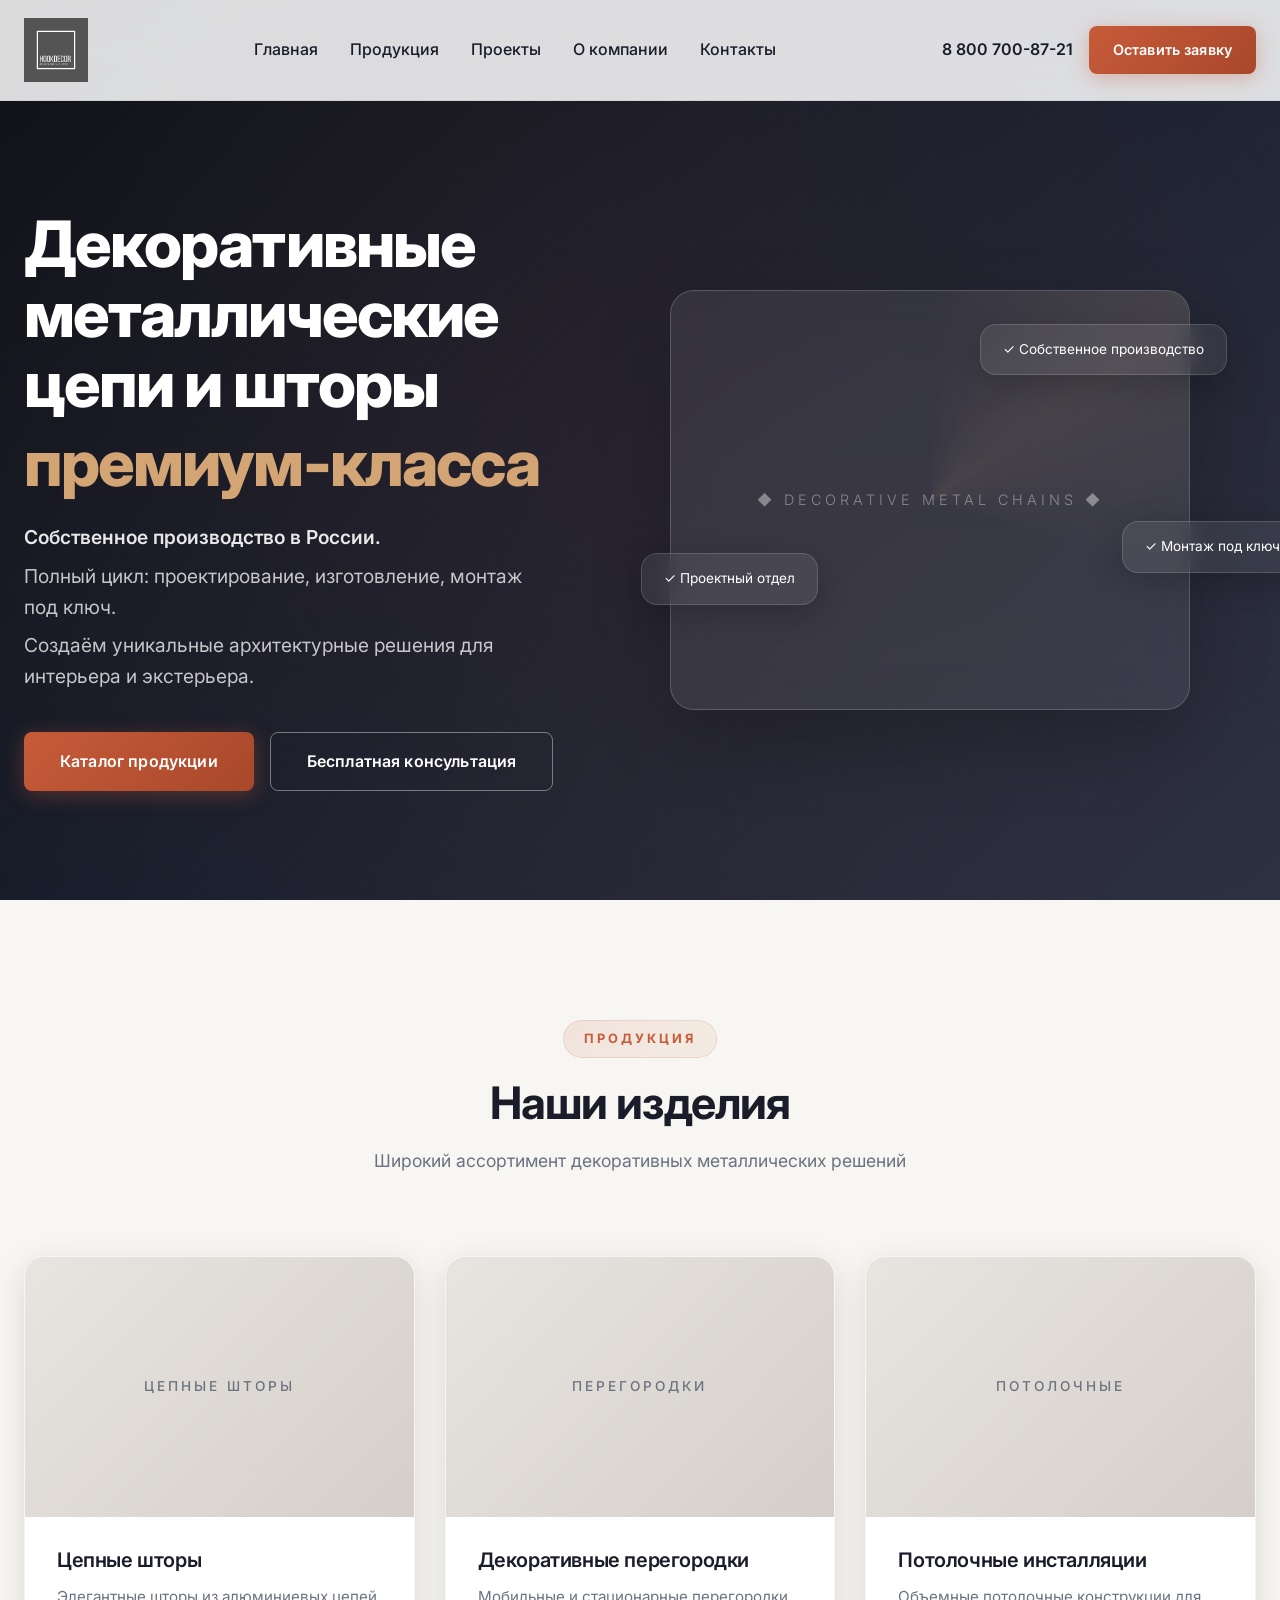
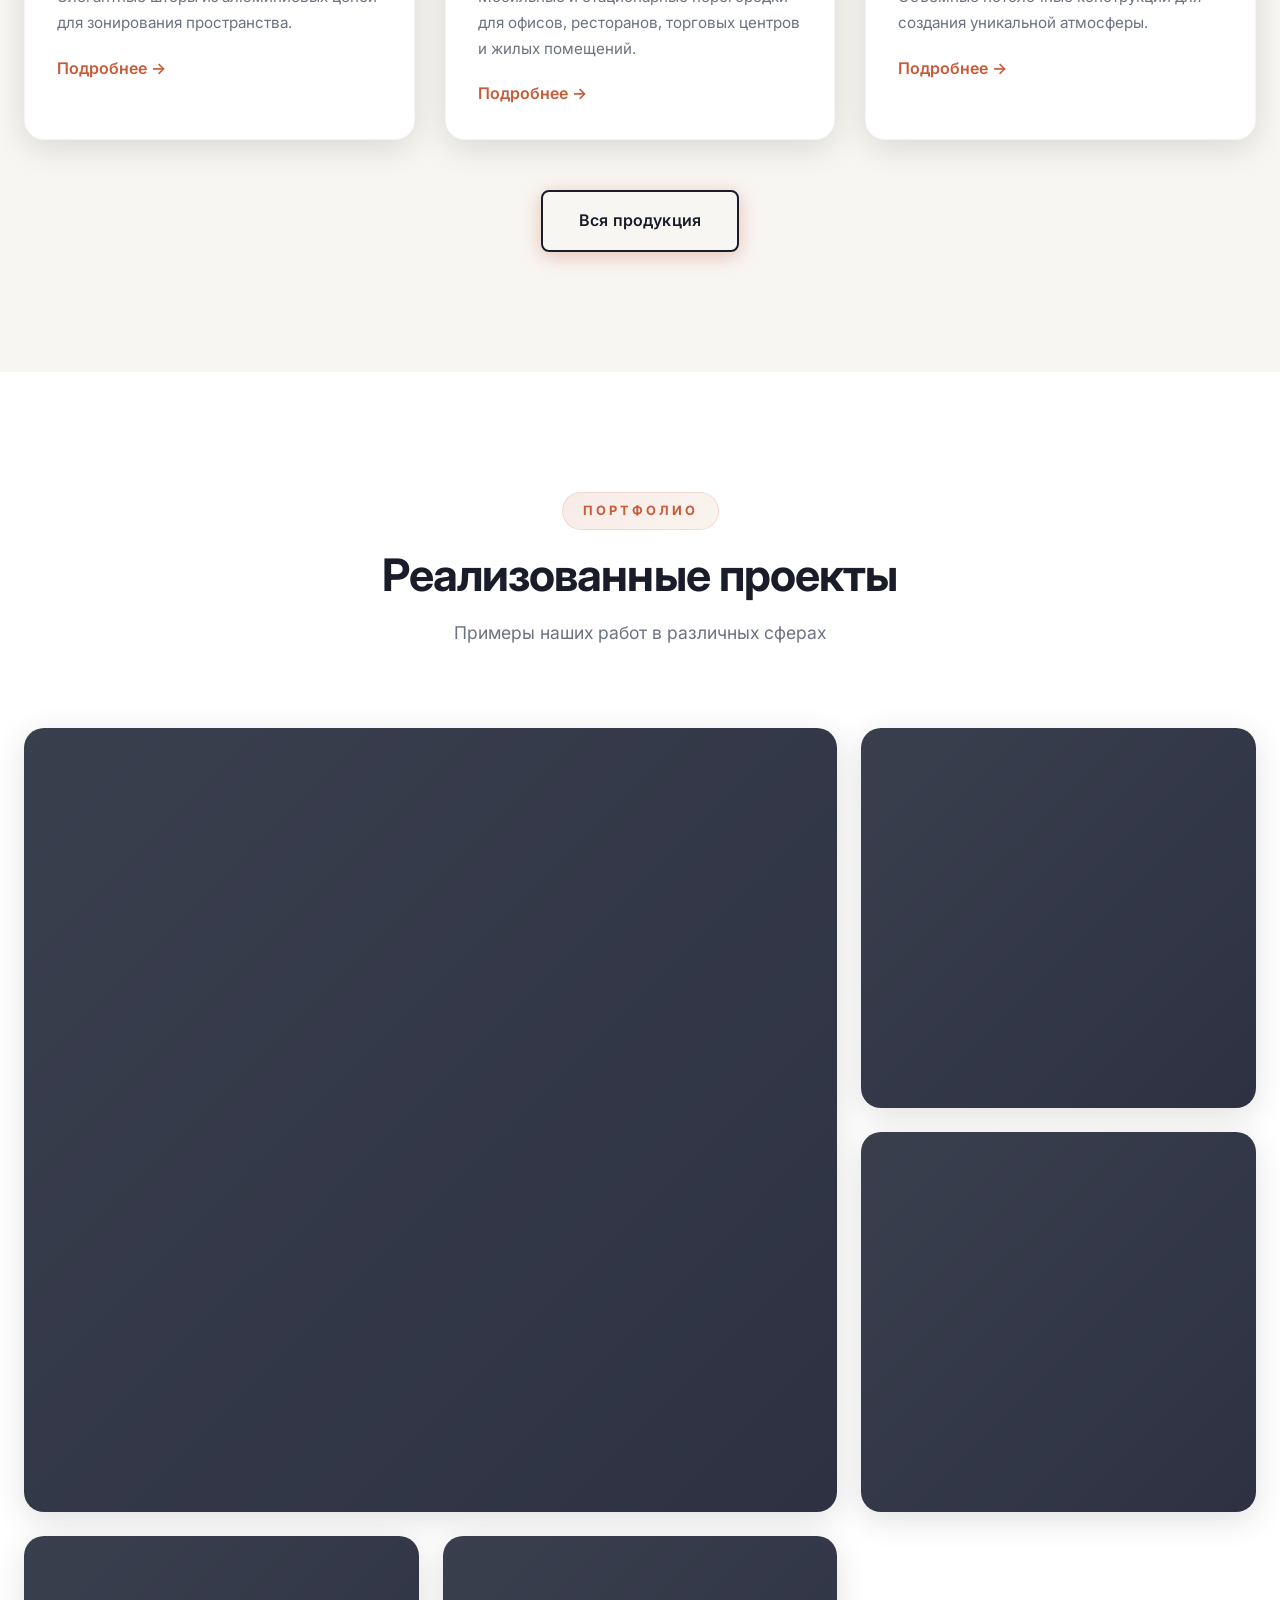
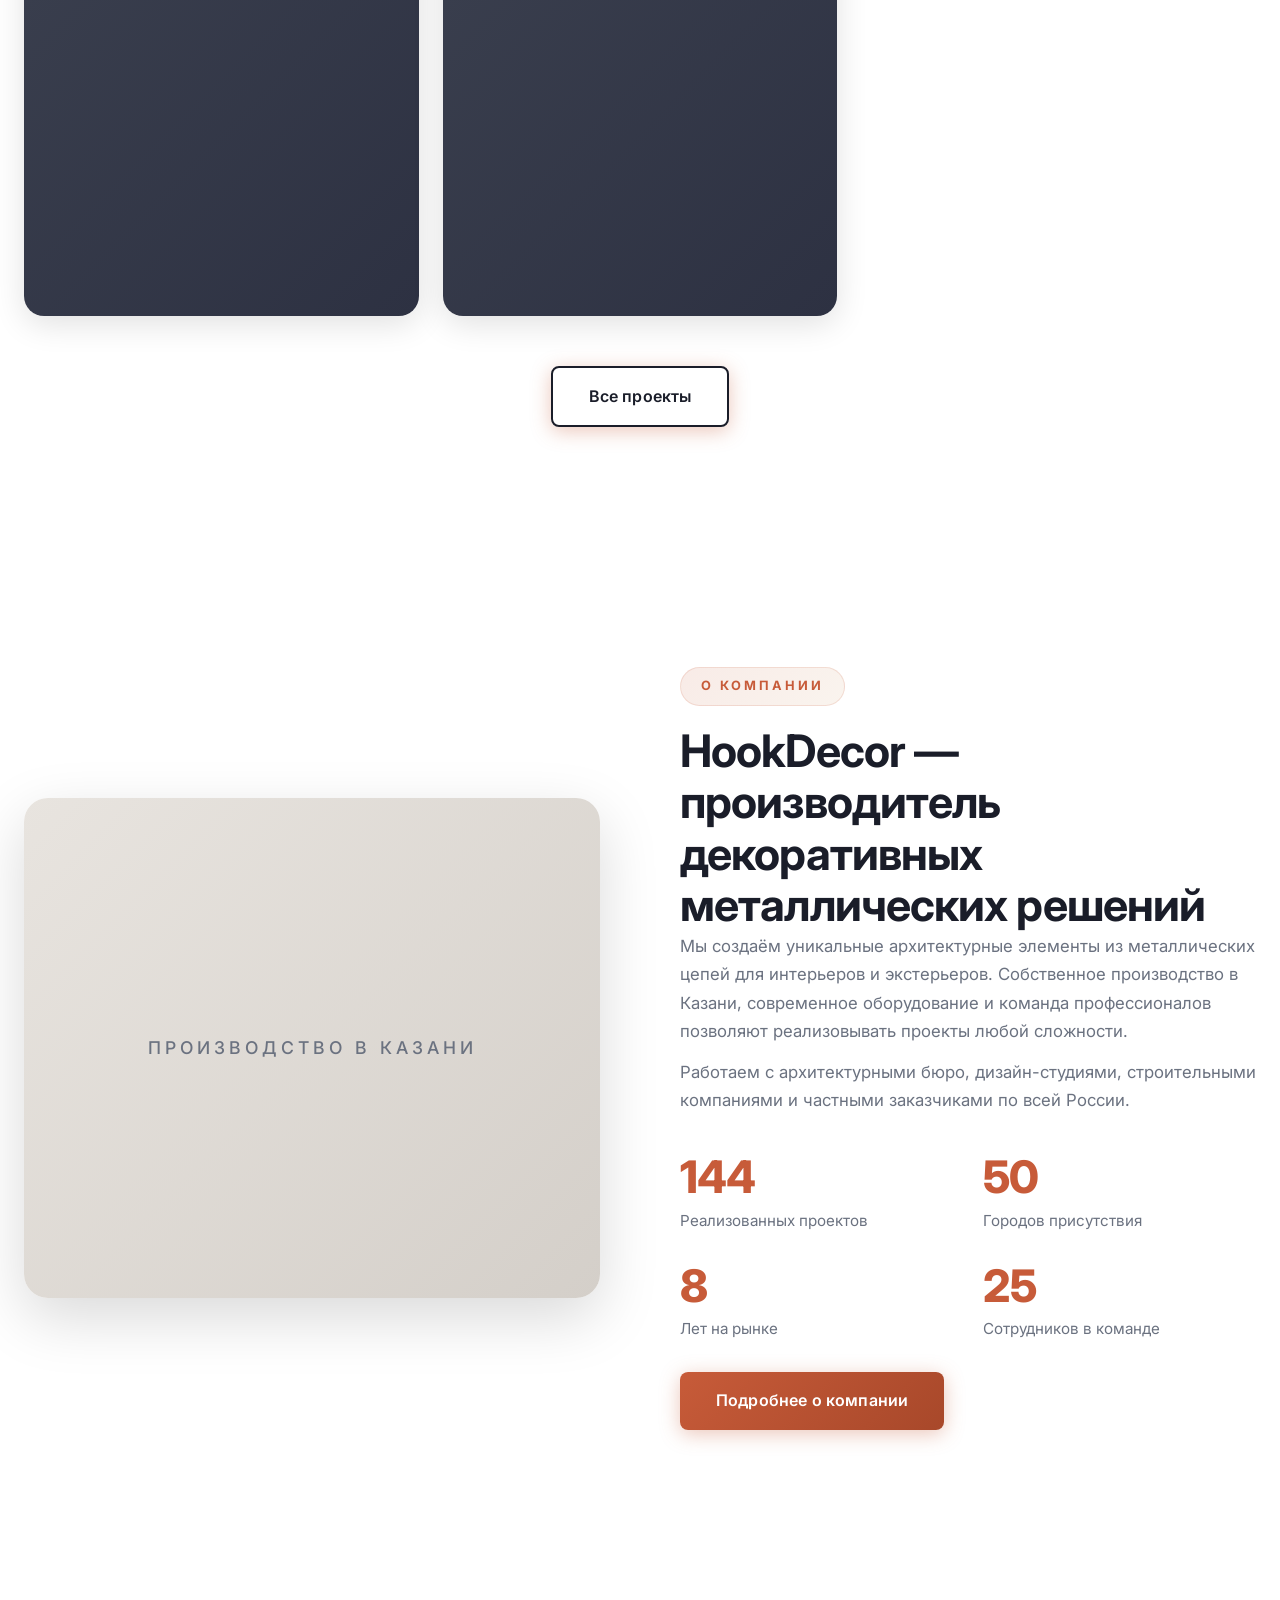
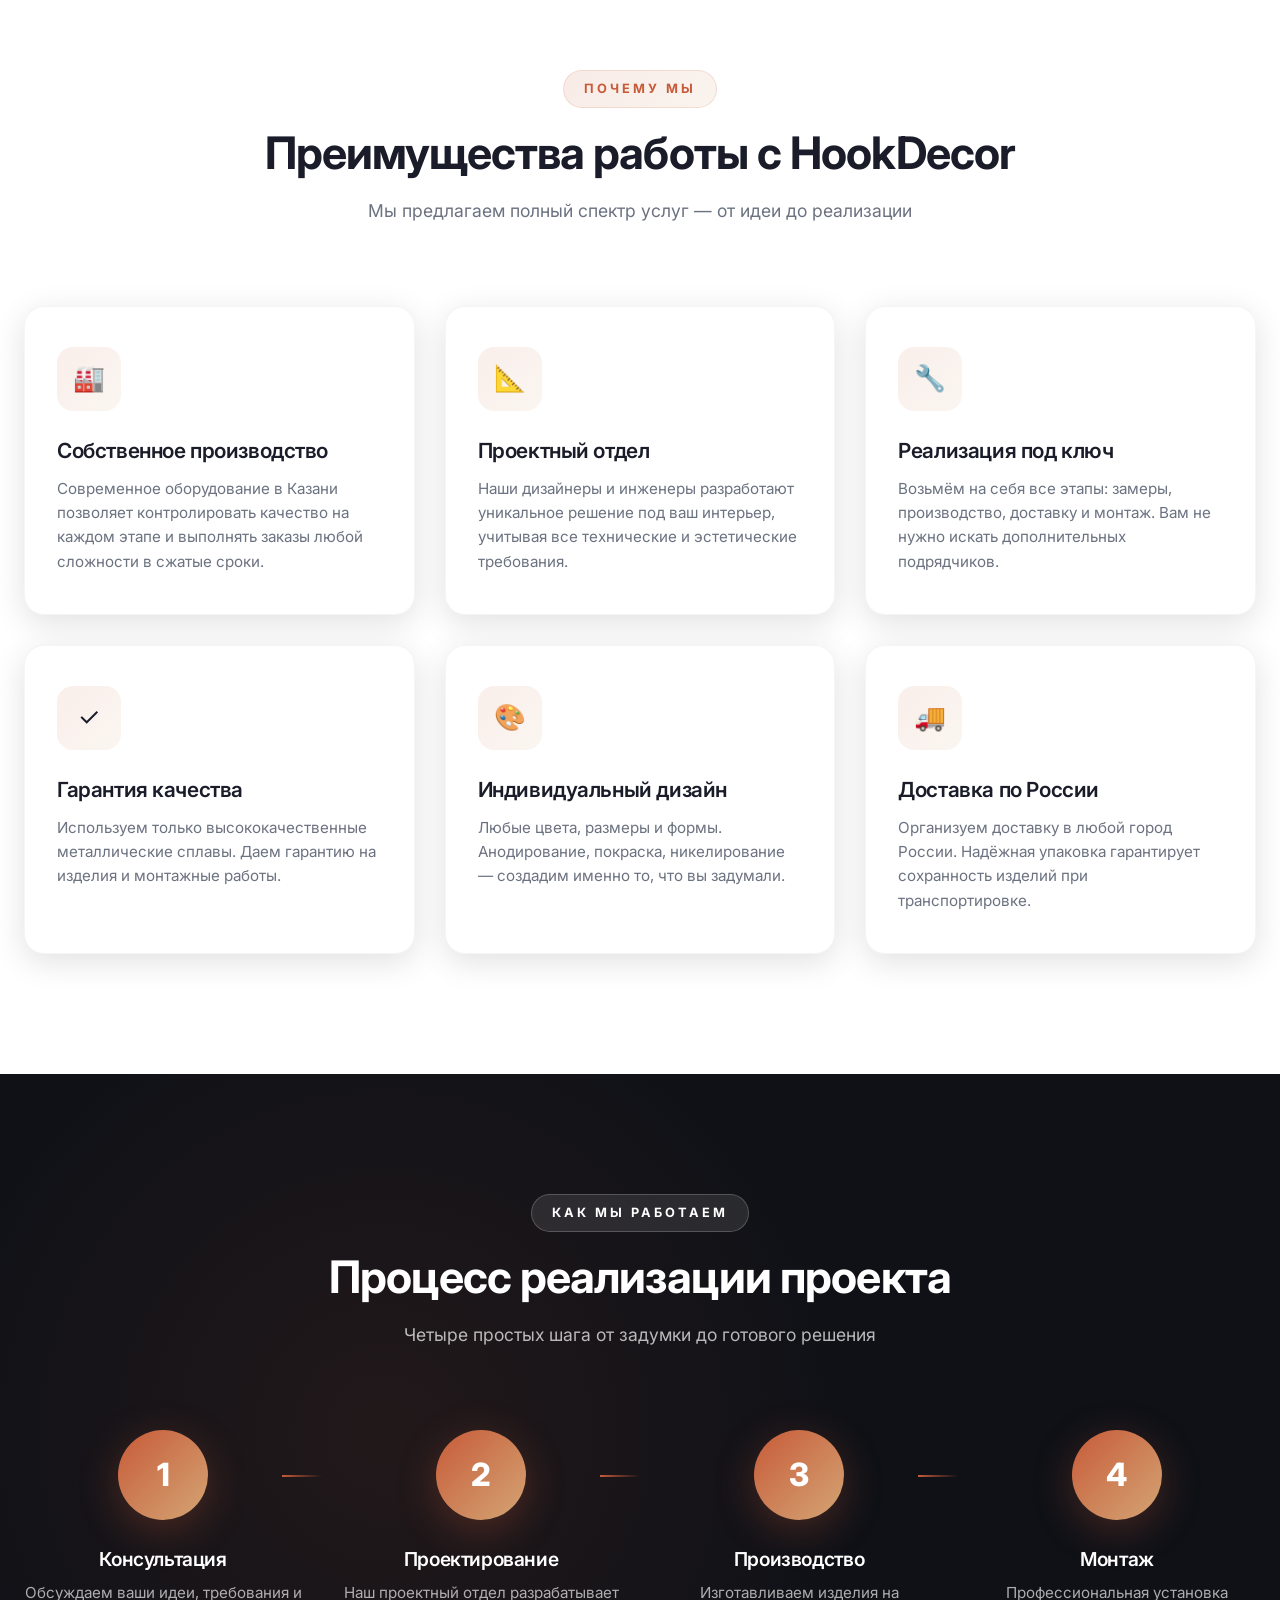
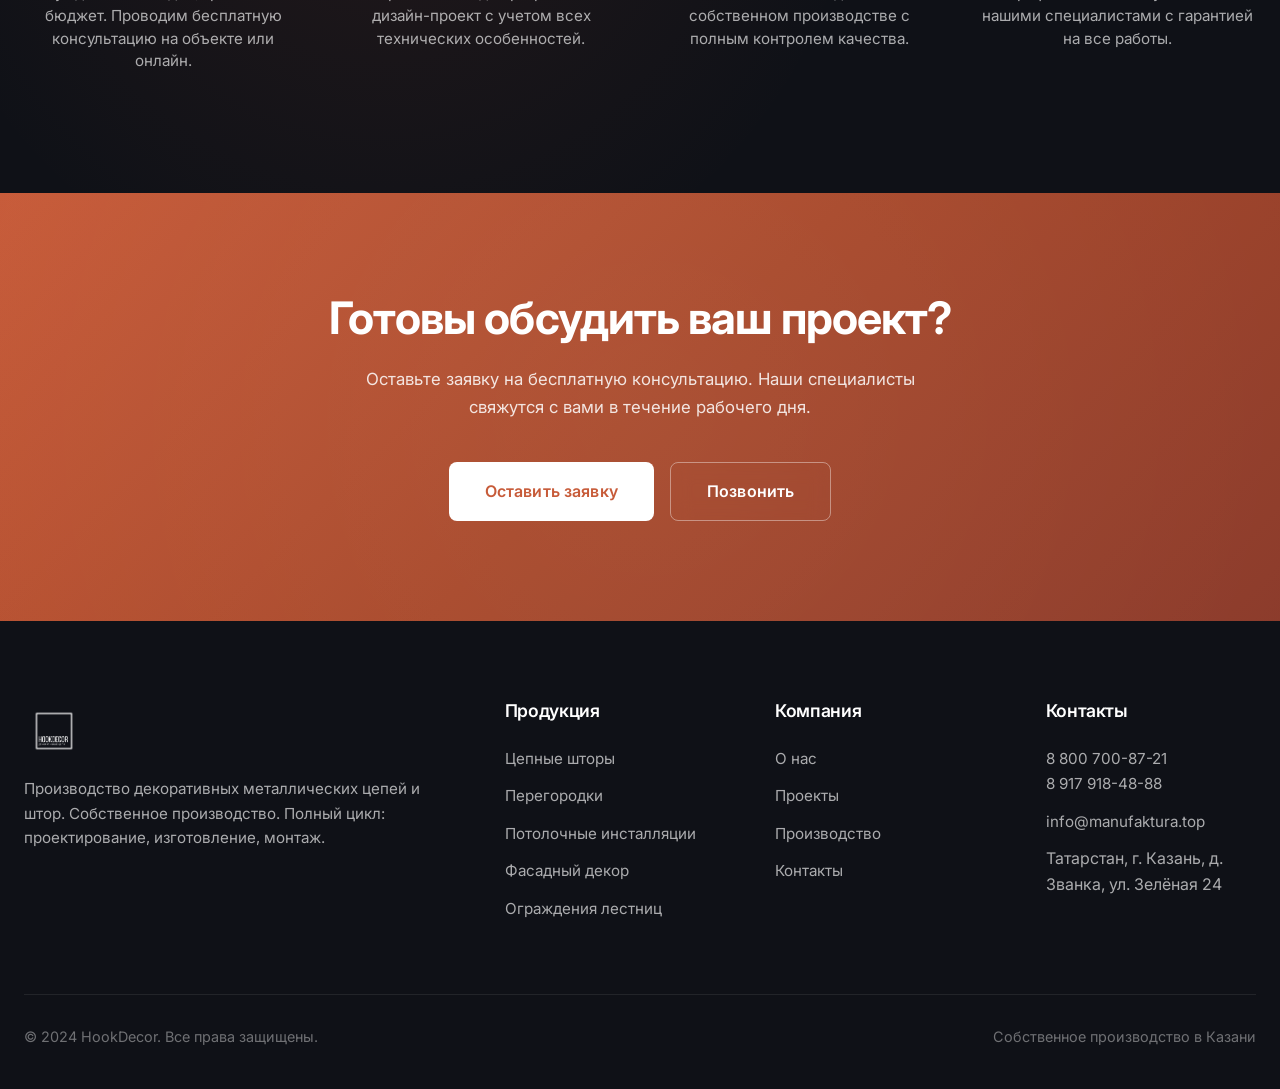
==== commit 74d6b337: "Премиум ... в одной строке" ====
--- a/index.html
+++ b/index.html
@@ -1147,10 +1147,7 @@
 <header class="header-premium">
 <div class="container-premium">
 <div class="header-inner-premium">
-<a href="index.html" class="logo-premium logo-img-wrap">
-<img src="logo-dark.png" alt="HookDecor" class="logo-img" style="height:40px;width:40px;object-fit:contain;display:block;flex-shrink:0;">
-<span class="logo-tagline">Декоративные цепи</span>
-</a>
+<a href="index.html" class="logo-premium logo-img-wrap"><img src="logo-dark.png" alt="HookDecor" style="height:64px;width:64px;object-fit:contain;display:block;"></a>
 <nav class="header-desktop-nav" style="display:flex;gap:32px;">
 <a href="index.html" style="font-weight:500;color:#1a1d29;">Главная</a>
 <a href="products.html" style="font-weight:500;color:#1a1d29;">Продукция</a>
@@ -1183,8 +1180,10 @@
 <div class="container-premium">
 <div class="hero-content-premium">
 <div class="hero-text-premium">
-<h1>Декоративные металлические цепи и шторы <span>премиум-класса</span></h1>
-<p>Собственное производство в Казани. Полный цикл: проектирование, изготовление, монтаж под ключ. Создаём уникальные архитектурные решения для интерьера и экстерьера.</p>
+<h1>Декоративные металлические цепи и шторы <span style="white-space:nowrap;">премиум-класса</span></h1>
+<p style="margin-bottom:8px;font-weight:600;color:rgba(255,255,255,0.9);">Собственное производство в России.</p>
+<p style="margin-bottom:8px;">Полный цикл: проектирование, изготовление, монтаж под ключ.</p>
+<p>Создаём уникальные архитектурные решения для интерьера и экстерьера.</p>
 <div class="hero-buttons-premium">
 <a href="products.html" class="btn-premium btn-primary-premium">Каталог продукции</a>
 <a href="contacts.html" class="btn-premium btn-outline-premium">Бесплатная консультация</a>
@@ -1410,10 +1409,7 @@
 <div class="container-premium">
 <div class="footer-grid-premium">
 <div class="footer-brand-premium">
-<a href="index.html" class="logo-premium logo-img-wrap">
-<img src="logo-white.png" alt="HookDecor" class="logo-img logo-img-footer" style="height:36px;width:36px;object-fit:contain;display:block;flex-shrink:0;filter:brightness(0) invert(1);">
-<span class="logo-tagline" style="color:rgba(255,255,255,0.7);">Декоративные цепи</span>
-</a>
+<a href="index.html" class="logo-premium logo-img-wrap"><img src="logo-white.png" alt="HookDecor" style="height:60px;width:60px;object-fit:contain;display:block;filter:brightness(0) invert(1);"></a>
 <p>Производство декоративных металлических цепей и штор. Собственное производство. Полный цикл: проектирование, изготовление, монтаж.</p>
 </div>
 <div class="footer-links-premium">
@@ -1438,7 +1434,7 @@
 <div class="footer-links-premium">
 <h4>Контакты</h4>
 <ul>
-<li><a href="tel:+78007008721">8 800 700-87-21 / 8 917 918-48-88</a></li>
+<li><a href="tel:+78007008721">8 800 700-87-21</a><br><a href="tel:+79179184888" style="color:rgba(255,255,255,0.65);">8 917 918-48-88</a></li>
 <li><a href="mailto:info@manufaktura.top">info@manufaktura.top</a></li>
 <li><span style="color:rgba(255,255,255,0.65);">Татарстан, г. Казань, д. Званка, ул. Зелёная 24</span></li>
 </ul>
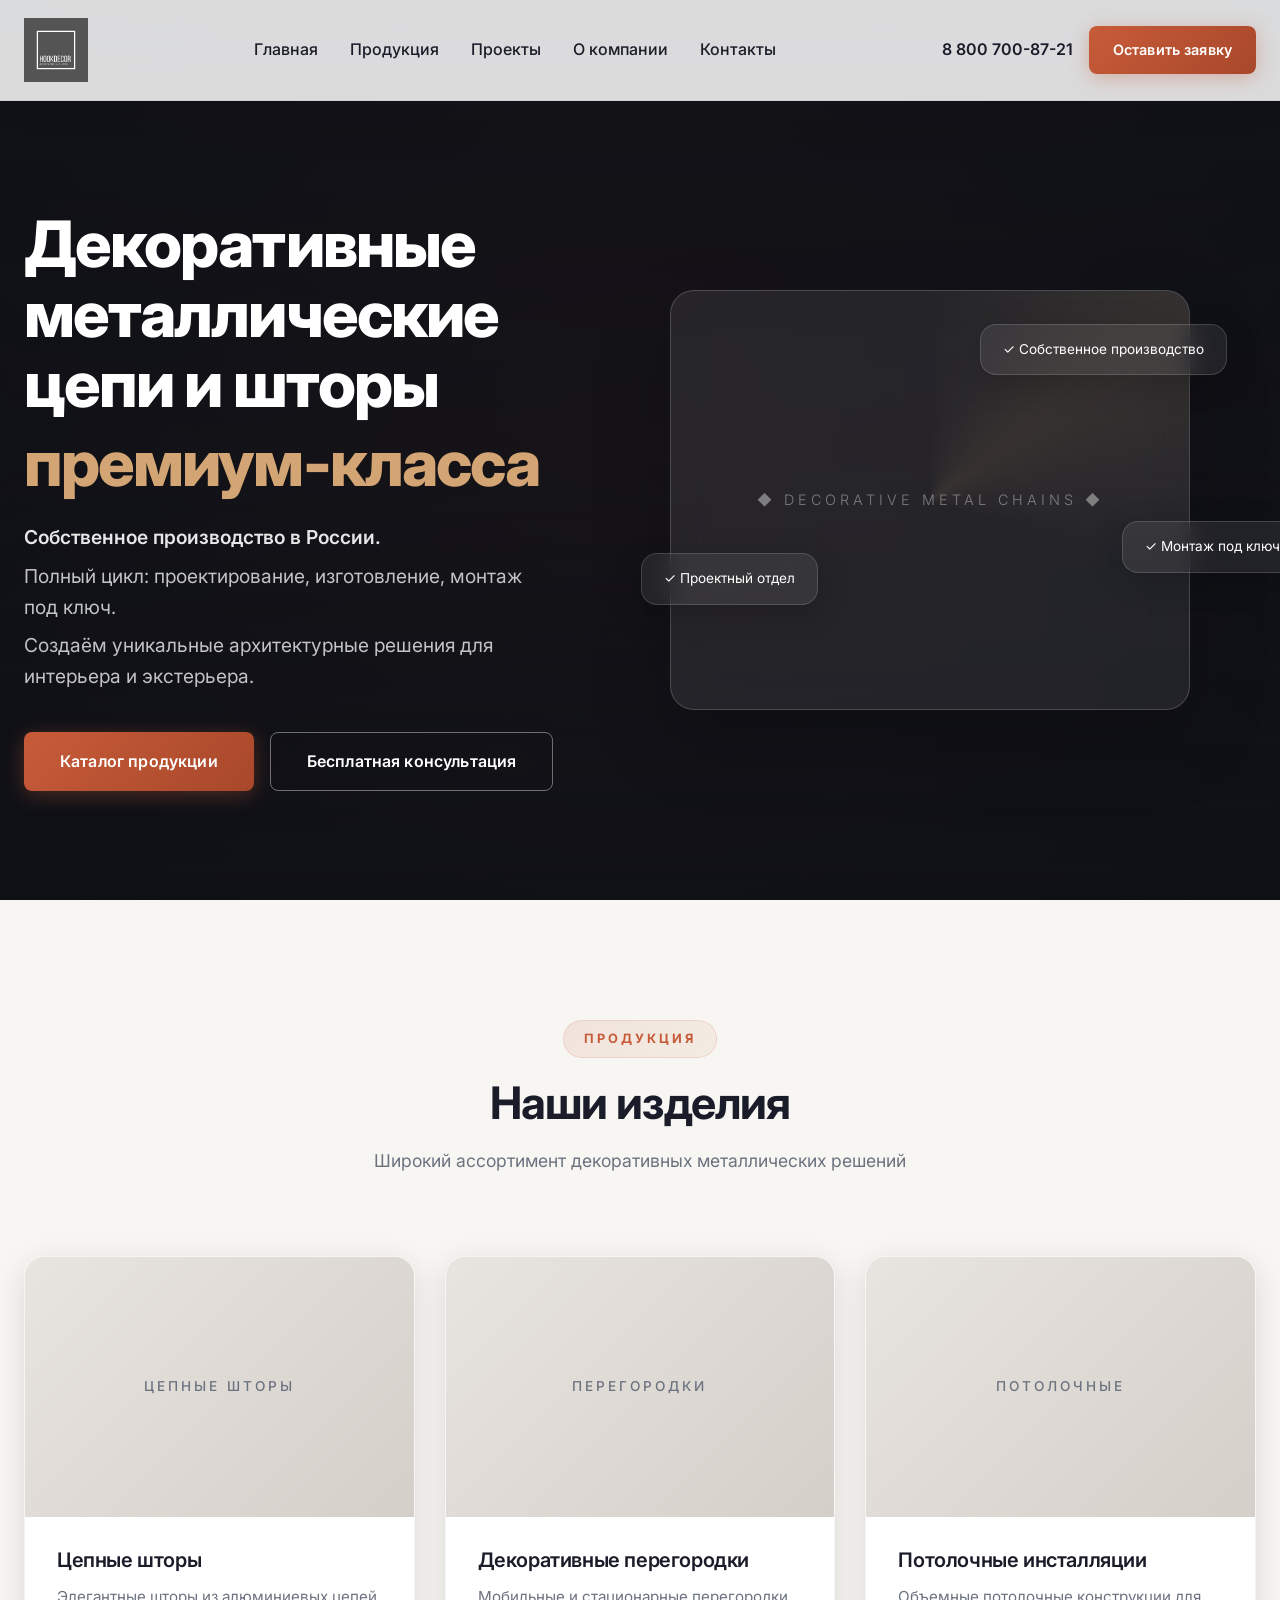
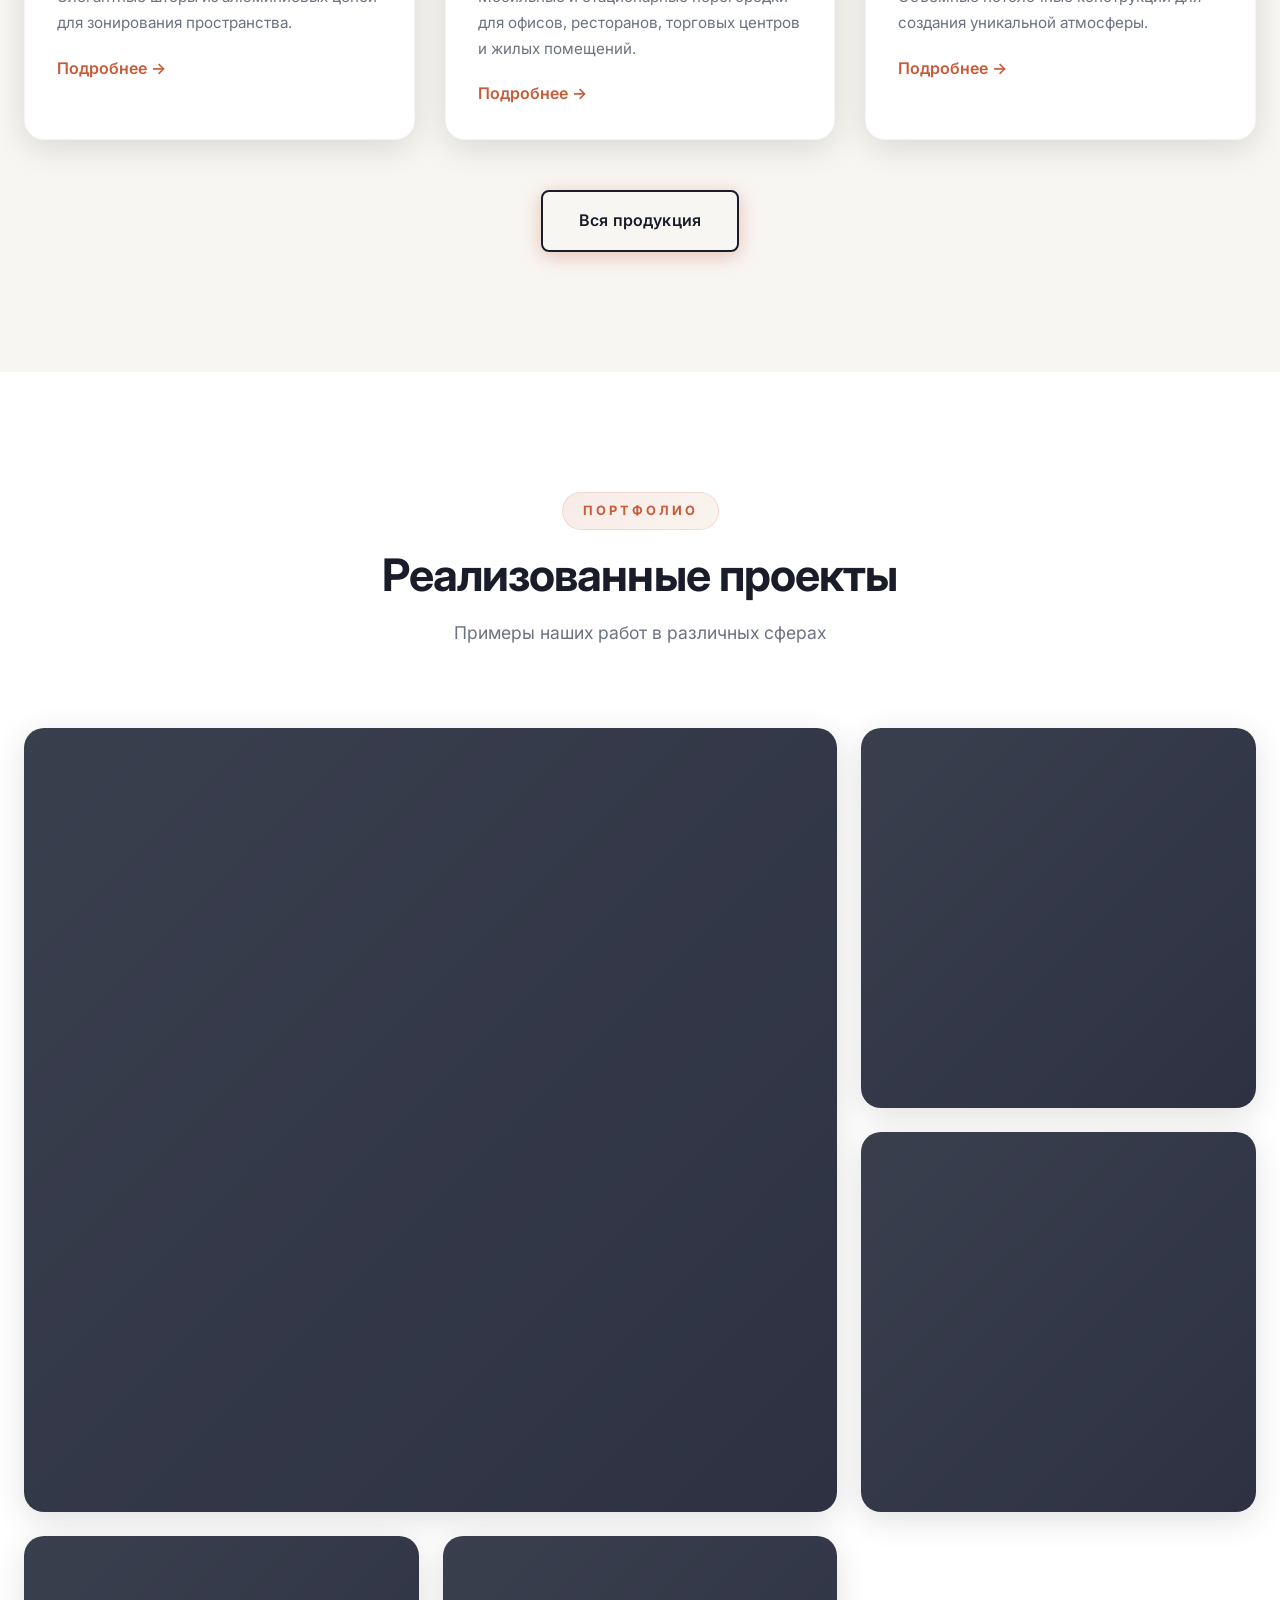
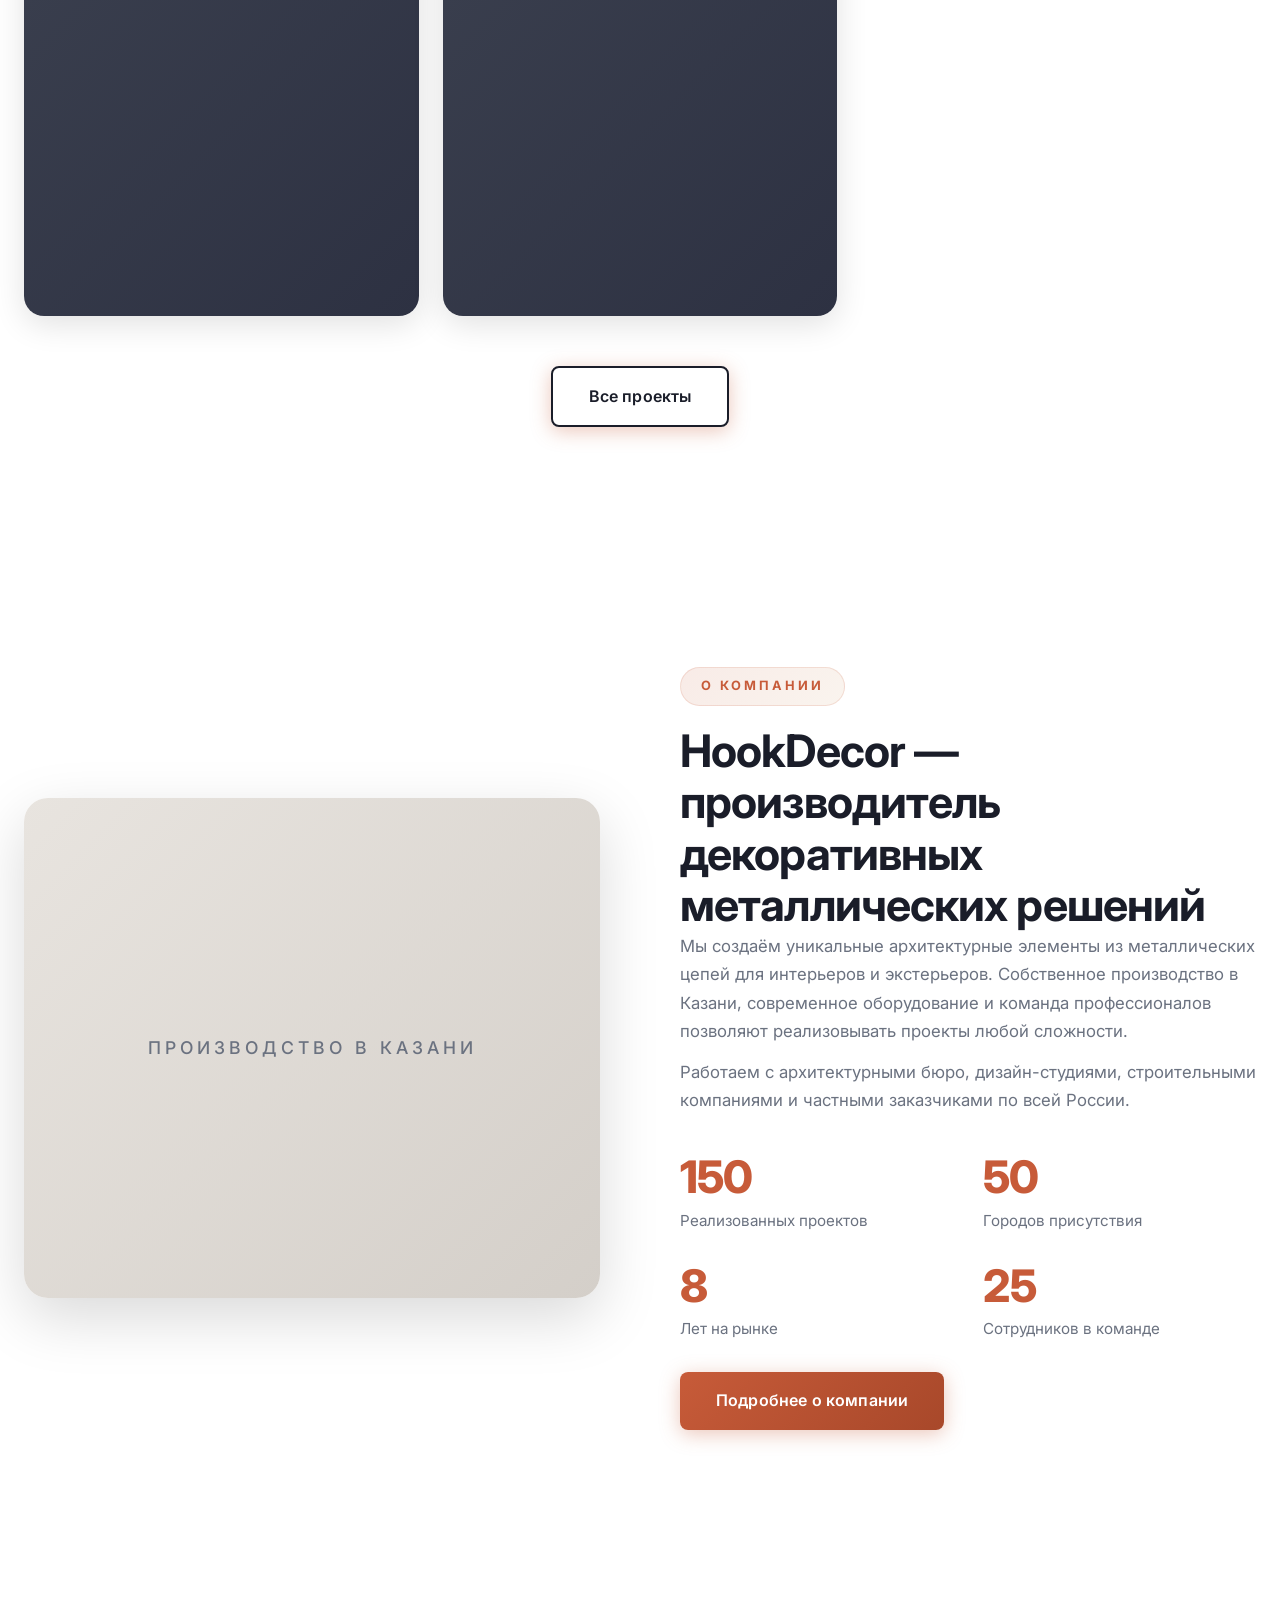
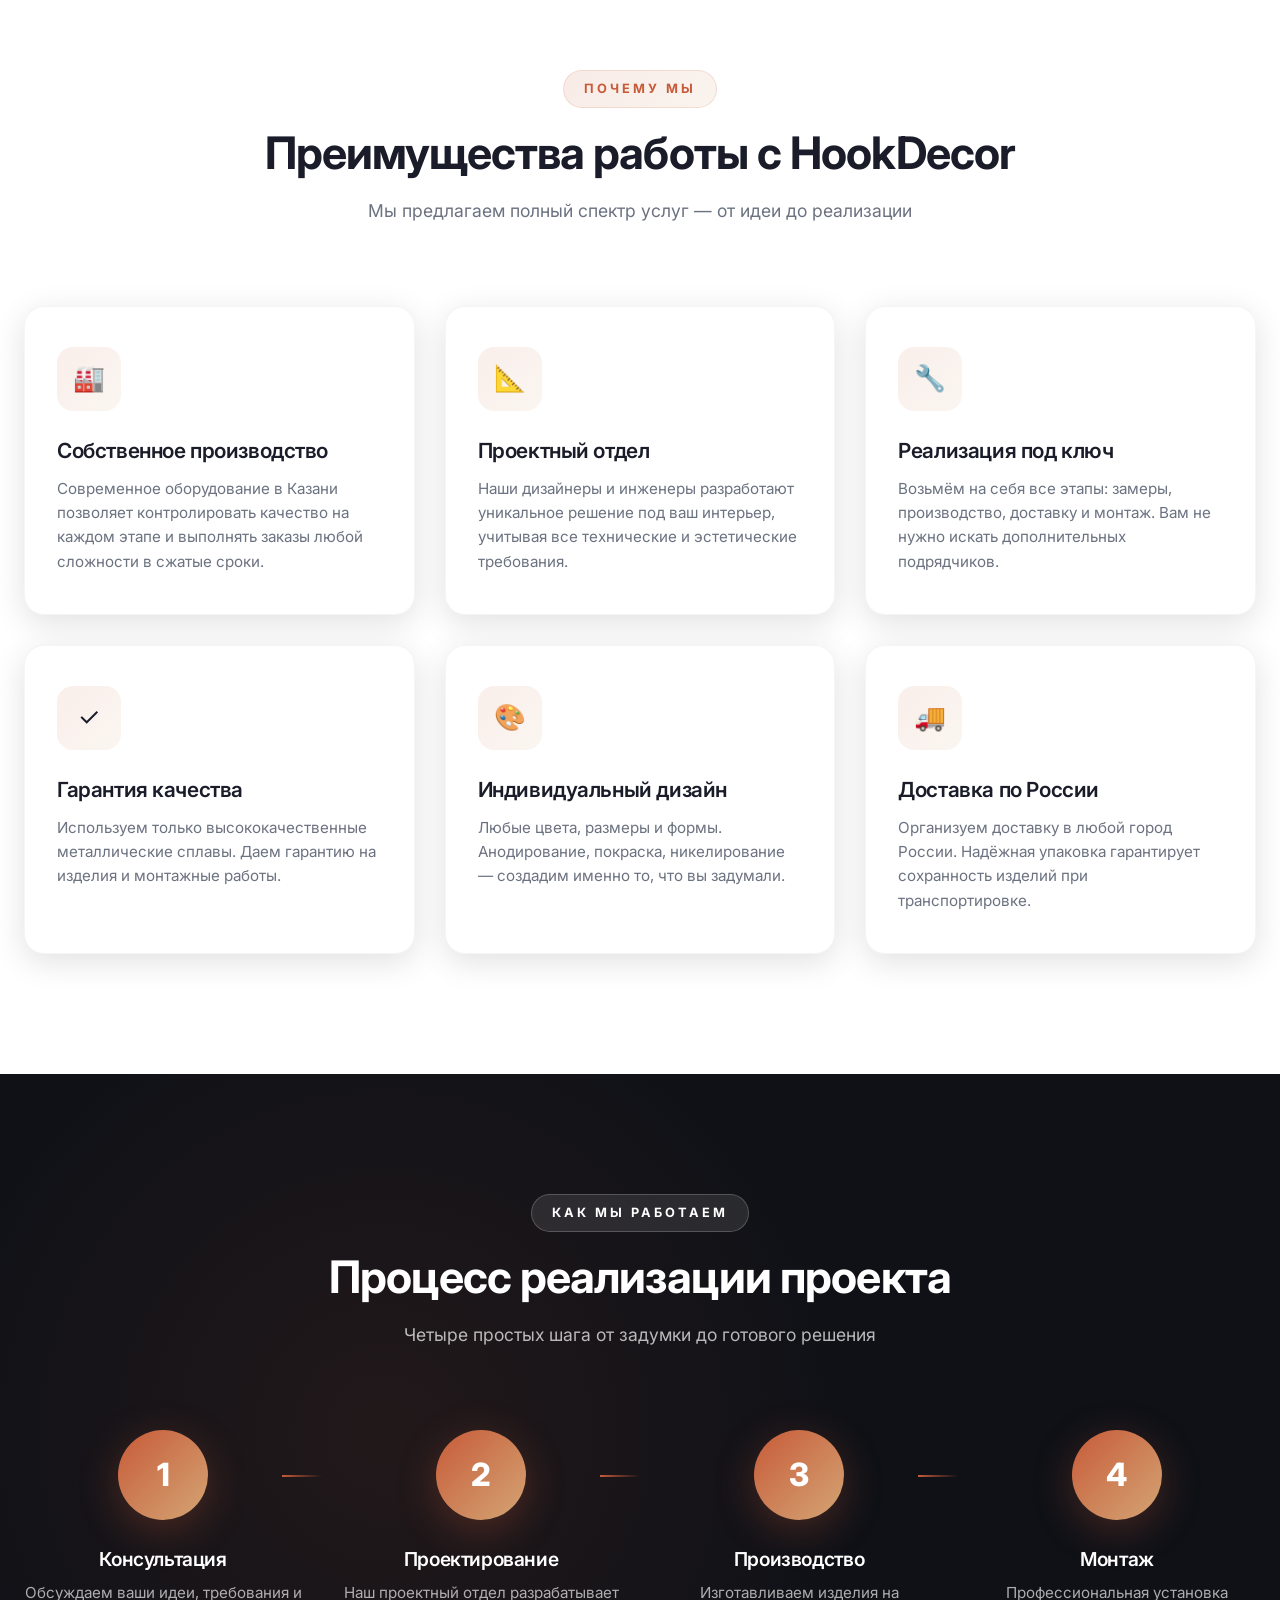
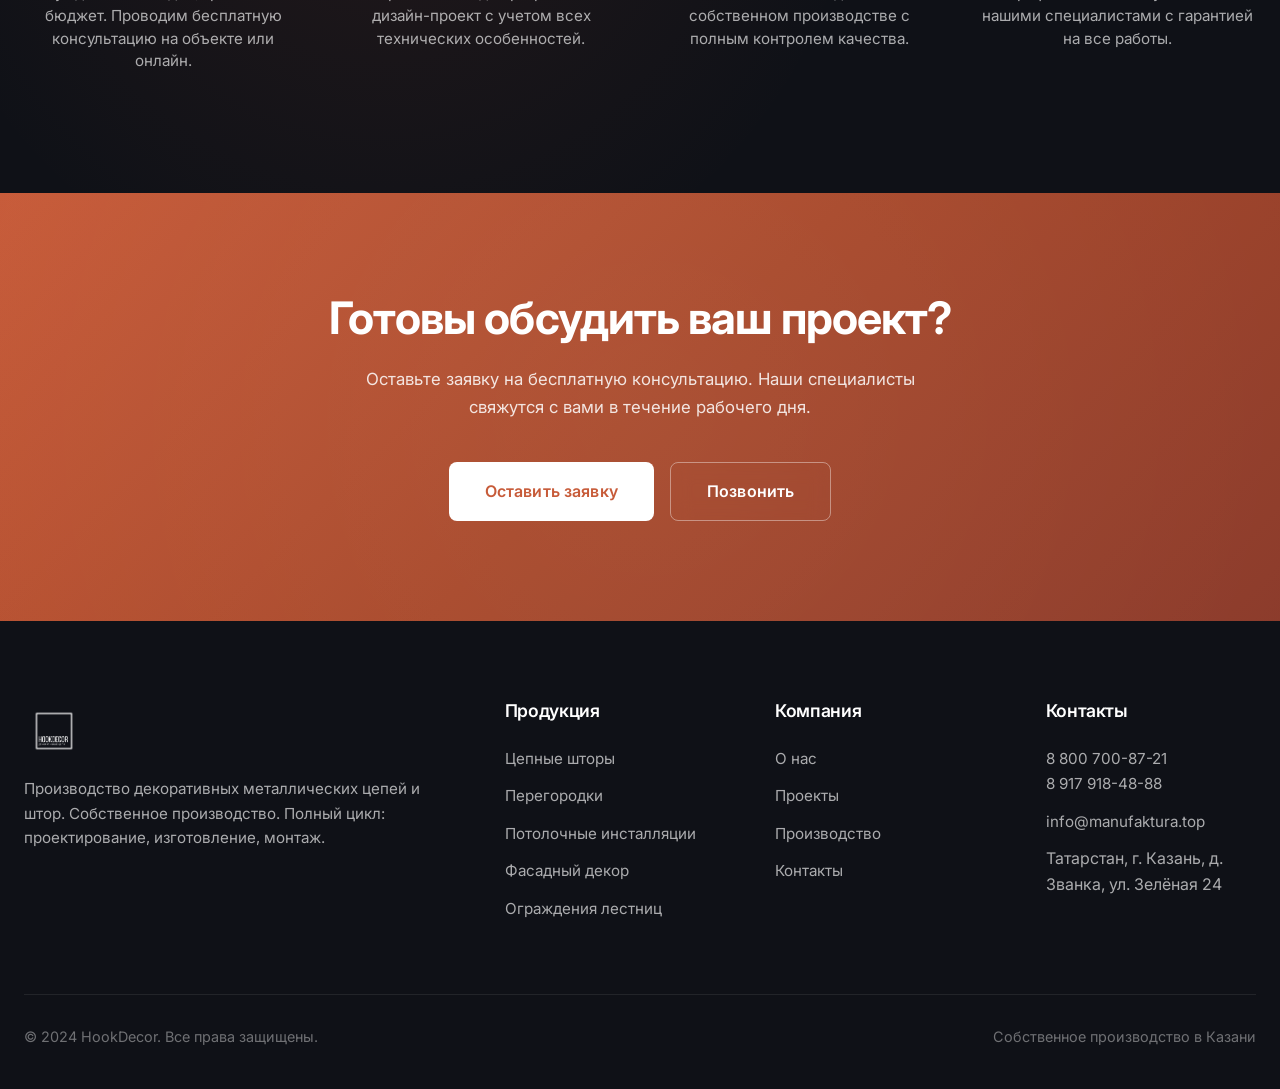
==== commit 0847ae28: "С анимацией от 4.7" ====
--- a/index.html
+++ b/index.html
@@ -198,11 +198,20 @@
     min-height: 100vh;
     display: flex;
     align-items: center;
-    background: linear-gradient(135deg, #0f1117 0%, #1a1f2e 50%, #2d3142 100%);
+    background: #0f1117;
     position: relative;
     overflow: hidden;
     padding-top: 100px;
 }
+#hero-canvas {
+    position: absolute;
+    top: 0; left: 0;
+    width: 100%; height: 100%;
+    z-index: 0;
+    opacity: 0;
+    transition: opacity 1.2s ease;
+}
+#hero-canvas.loaded { opacity: 1; }
 
 .hero-premium::before {
     content: '';
@@ -211,13 +220,15 @@
     left: -50%;
     width: 200%;
     height: 200%;
-    background: radial-gradient(circle, rgba(199,91,57,0.08) 0%, transparent 50%);
+    background: radial-gradient(circle, rgba(199,91,57,0.05) 0%, transparent 50%);
     animation: pulse 8s ease-in-out infinite;
+    z-index: 1;
+    pointer-events: none;
 }
 
 @keyframes pulse {
-    0%, 100% { transform: scale(1); opacity: 0.5; }
-    50% { transform: scale(1.1); opacity: 0.8; }
+    0%, 100% { transform: scale(1); opacity: 0.4; }
+    50% { transform: scale(1.1); opacity: 0.7; }
 }
 
 .hero-premium::after {
@@ -227,8 +238,9 @@
     left: 0;
     right: 0;
     bottom: 0;
-    background: url('data:image/svg+xml,<svg xmlns="http://www.w3.org/2000/svg" viewBox="0 0 100 100"><circle cx="50" cy="50" r="0.5" fill="rgba(255,255,255,0.03)"/></svg>');
-    background-size: 60px 60px;
+    background: linear-gradient(180deg, rgba(15,17,23,0.35) 0%, rgba(15,17,23,0.15) 50%, rgba(15,17,23,0.55) 100%);
+    pointer-events: none;
+    z-index: 1;
 }
 
 .hero-content-premium {
@@ -1177,6 +1189,7 @@
 
 <!-- HERO -->
 <section class="hero-premium">
+<canvas id="hero-canvas"></canvas>
 <div class="container-premium">
 <div class="hero-content-premium">
 <div class="hero-text-premium">
@@ -1550,6 +1563,166 @@
     }
 
     // Animate stats counter
+    
+// WebGL Hero — реалистичное искажение цепей
+(function(){
+  var canvas = document.getElementById('hero-canvas');
+  if (!canvas) return;
+  var gl = canvas.getContext('webgl');
+  if (!gl) return;
+
+  function resize(){
+    canvas.width = canvas.offsetWidth;
+    canvas.height = canvas.offsetHeight;
+  }
+  resize();
+  window.addEventListener('resize', resize);
+
+  var vs = 'attribute vec2 p;varying vec2 v;void main(){v=p*.5+.5;v.y=1.0-v.y;gl_Position=vec4(p,0,1);}';
+
+  var fs = [
+    'precision highp float;',
+    'uniform sampler2D u;',
+    'uniform vec2 r;',
+    'uniform vec2 ir;',
+    'uniform float t;',
+    'uniform vec3 cl[20];',
+    'uniform vec2 m;',
+    'uniform float ma;',
+    'varying vec2 v;',
+    'void main(){',
+    '  float ca=r.x/r.y;',
+    '  float ia=ir.x/ir.y;',
+    '  vec2 uv=v;',
+    '  if(ca>ia){uv.y=(uv.y-0.5)*(ia/ca)+0.5;}',
+    '  else{uv.x=(uv.x-0.5)*(ca/ia)+0.5;}',
+    '  vec2 dp=vec2(0.0);',
+    '  for(int i=0;i<20;i++){',
+    '    vec3 c=cl[i];',
+    '    if(c.z<0.0)continue;',
+    '    float age=t-c.z;',
+    '    if(age>2.5)continue;',
+    '    vec2 d=uv-c.xy;',
+    '    float dist=length(d);',
+    '    float rp=age*0.35;',
+    '    float ring=smoothstep(0.12,0.0,abs(dist-rp));',
+    '    float decay=exp(-age*1.4);',
+    '    float w=sin(dist*35.0-age*8.0)*ring*decay*0.05;',
+    '    if(dist>0.001)dp+=normalize(d)*w;',
+    '  }',
+    '  if(ma>0.5){',
+    '    vec2 d=uv-m;',
+    '    float dist=length(d);',
+    '    if(dist<0.18&&dist>0.001){',
+    '      float f=1.0-smoothstep(0.0,0.18,dist);',
+    '      dp-=normalize(d)*f*0.045;',
+    '    }',
+    '  }',
+    '  float amb=sin(uv.y*6.0+t*0.8)*0.0018+sin(uv.x*4.0+t*0.6)*0.0012;',
+    '  dp.x+=amb;',
+    '  vec2 s=clamp(uv+dp,0.001,0.999);',
+    '  vec4 col=texture2D(u,s);',
+    '  col.rgb+=vec3(0.18,0.12,0.05)*length(dp)*20.0;',
+    '  gl_FragColor=col;',
+    '}'
+  ].join('');
+
+  function sh(type, src){
+    var s=gl.createShader(type);
+    gl.shaderSource(s,src);
+    gl.compileShader(s);
+    return s;
+  }
+  var prog=gl.createProgram();
+  gl.attachShader(prog,sh(gl.VERTEX_SHADER,vs));
+  gl.attachShader(prog,sh(gl.FRAGMENT_SHADER,fs));
+  gl.linkProgram(prog);
+  gl.useProgram(prog);
+
+  var buf=gl.createBuffer();
+  gl.bindBuffer(gl.ARRAY_BUFFER,buf);
+  gl.bufferData(gl.ARRAY_BUFFER,new Float32Array([-1,-1,1,-1,-1,1,-1,1,1,-1,1,1]),gl.STATIC_DRAW);
+  var al=gl.getAttribLocation(prog,'p');
+  gl.enableVertexAttribArray(al);
+  gl.vertexAttribPointer(al,2,gl.FLOAT,false,0,0);
+
+  var uR=gl.getUniformLocation(prog,'r');
+  var uIR=gl.getUniformLocation(prog,'ir');
+  var uT=gl.getUniformLocation(prog,'t');
+  var uCL=gl.getUniformLocation(prog,'cl');
+  var uM=gl.getUniformLocation(prog,'m');
+  var uMA=gl.getUniformLocation(prog,'ma');
+  var uU=gl.getUniformLocation(prog,'u');
+
+  var clicks = new Float32Array(60);
+  for (var i = 0; i < 20; i++) clicks[i*3+2] = -1;
+  var clickIdx = 0;
+  var mouseUV = [0.5, 0.5];
+  var mouseActive = 0;
+  var lastDrop = 0;
+  var startT = performance.now();
+
+  function addRipple(x, y){
+    var tt = (performance.now() - startT) / 1000;
+    clicks[clickIdx*3] = x;
+    clicks[clickIdx*3+1] = y;
+    clicks[clickIdx*3+2] = tt;
+    clickIdx = (clickIdx + 1) % 20;
+  }
+
+  function getUV(e){
+    var rect = canvas.getBoundingClientRect();
+    var x, y;
+    if (e.touches) { x = e.touches[0].clientX - rect.left; y = e.touches[0].clientY - rect.top; }
+    else { x = e.clientX - rect.left; y = e.clientY - rect.top; }
+    return [x / rect.width, y / rect.height];
+  }
+
+  var hero = document.querySelector('.hero-premium');
+  hero.addEventListener('mousemove', function(e){
+    mouseUV = getUV(e); mouseActive = 1;
+    var tt = (performance.now() - startT) / 1000;
+    if (tt - lastDrop > 0.1) { addRipple(mouseUV[0], mouseUV[1]); lastDrop = tt; }
+  });
+  hero.addEventListener('mouseleave', function(){ mouseActive = 0; });
+  hero.addEventListener('touchmove', function(e){
+    e.preventDefault();
+    mouseUV = getUV(e); mouseActive = 1;
+    var tt = (performance.now() - startT) / 1000;
+    if (tt - lastDrop > 0.1) { addRipple(mouseUV[0], mouseUV[1]); lastDrop = tt; }
+  }, {passive:false});
+  hero.addEventListener('touchend', function(){ mouseActive = 0; });
+
+  var img = new Image();
+  img.crossOrigin = 'anonymous';
+  img.onload = function(){
+    var tex = gl.createTexture();
+    gl.bindTexture(gl.TEXTURE_2D, tex);
+    gl.texImage2D(gl.TEXTURE_2D, 0, gl.RGBA, gl.RGBA, gl.UNSIGNED_BYTE, img);
+    gl.texParameteri(gl.TEXTURE_2D, gl.TEXTURE_MIN_FILTER, gl.LINEAR);
+    gl.texParameteri(gl.TEXTURE_2D, gl.TEXTURE_MAG_FILTER, gl.LINEAR);
+    gl.texParameteri(gl.TEXTURE_2D, gl.TEXTURE_WRAP_S, gl.CLAMP_TO_EDGE);
+    gl.texParameteri(gl.TEXTURE_2D, gl.TEXTURE_WRAP_T, gl.CLAMP_TO_EDGE);
+    gl.uniform1i(uU, 0);
+    gl.uniform2f(uIR, img.width, img.height);
+    canvas.classList.add('loaded');
+    function draw(){
+      resize();
+      var tt = (performance.now() - startT) / 1000;
+      gl.viewport(0, 0, canvas.width, canvas.height);
+      gl.uniform2f(uR, canvas.width, canvas.height);
+      gl.uniform1f(uT, tt);
+      gl.uniform3fv(uCL, clicks);
+      gl.uniform2f(uM, mouseUV[0], mouseUV[1]);
+      gl.uniform1f(uMA, mouseActive);
+      gl.drawArrays(gl.TRIANGLES, 0, 6);
+      requestAnimationFrame(draw);
+    }
+    requestAnimationFrame(draw);
+  };
+  img.src = 'Metal%20meshes.jpeg';
+})();
+
     document.querySelectorAll('.stat-item-premium h4').forEach(function(el) {
         var target = parseInt(el.textContent);
         if (isNaN(target)) return;
